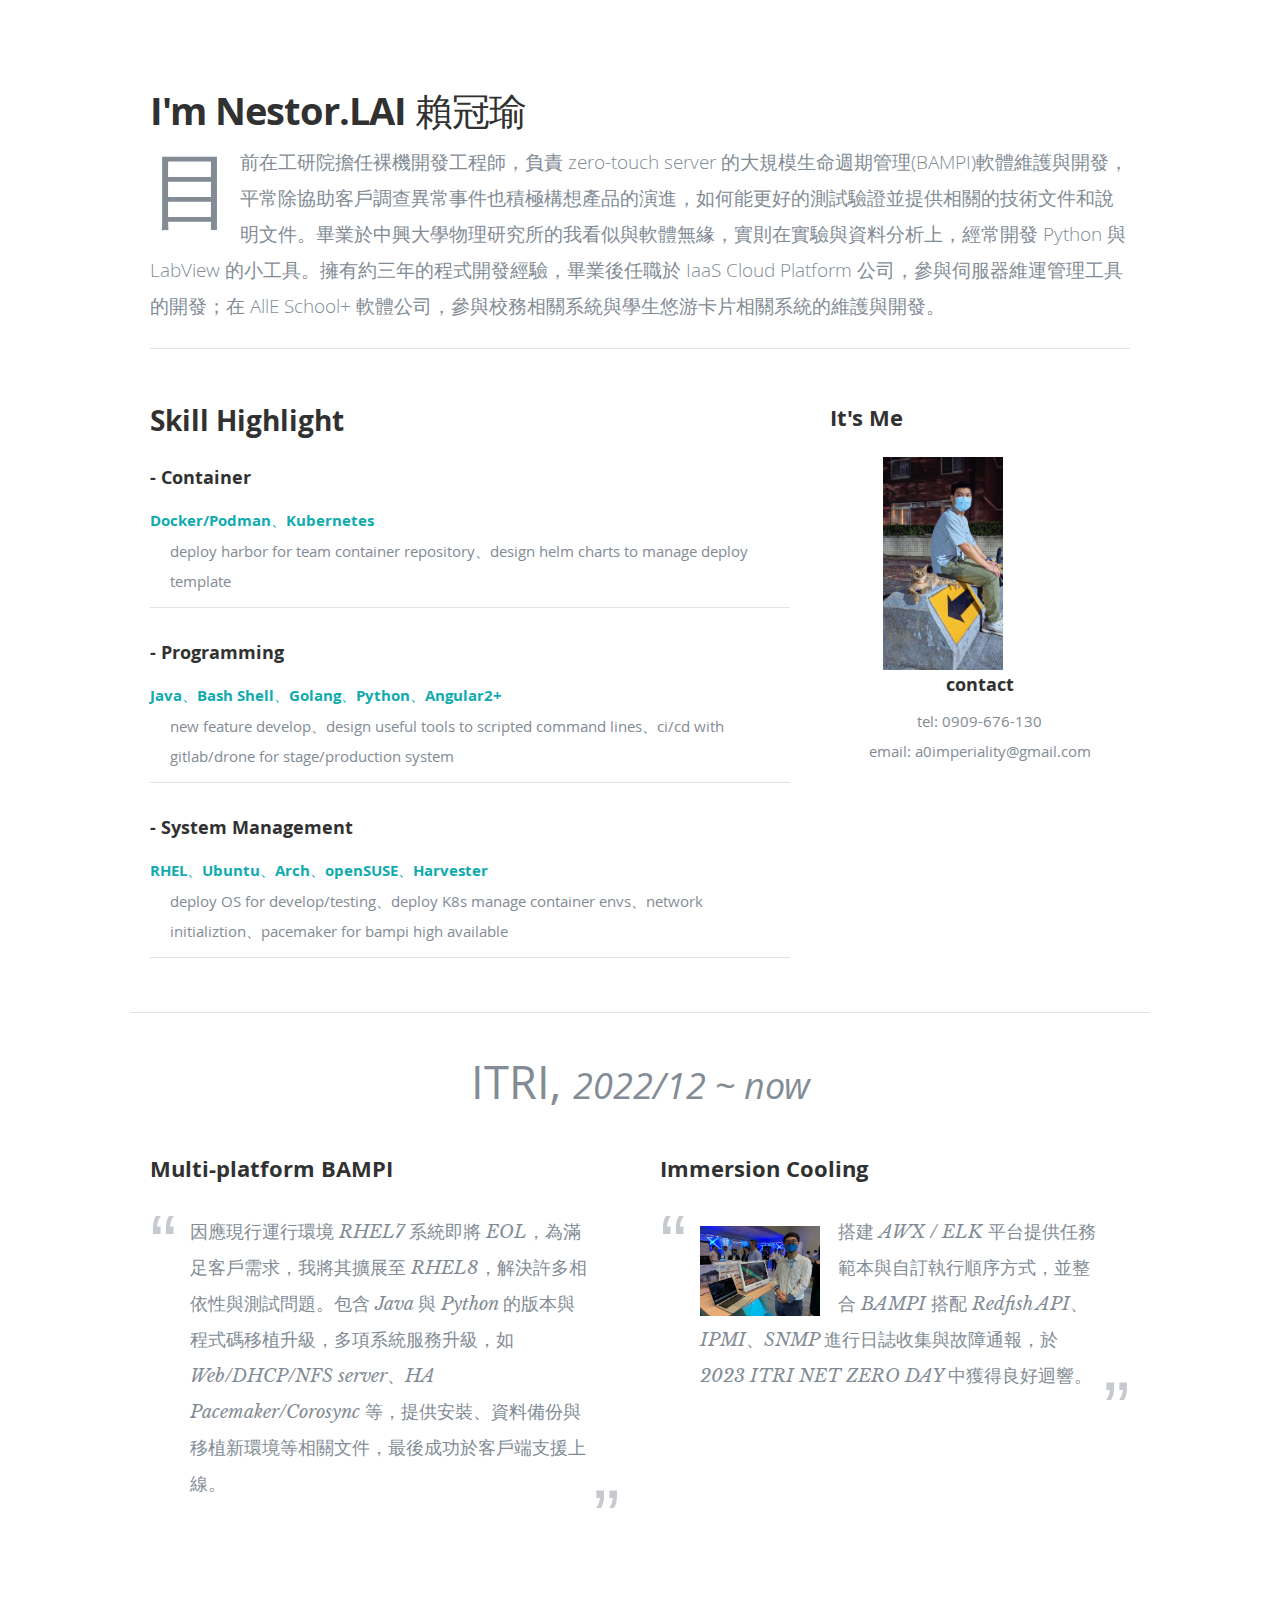
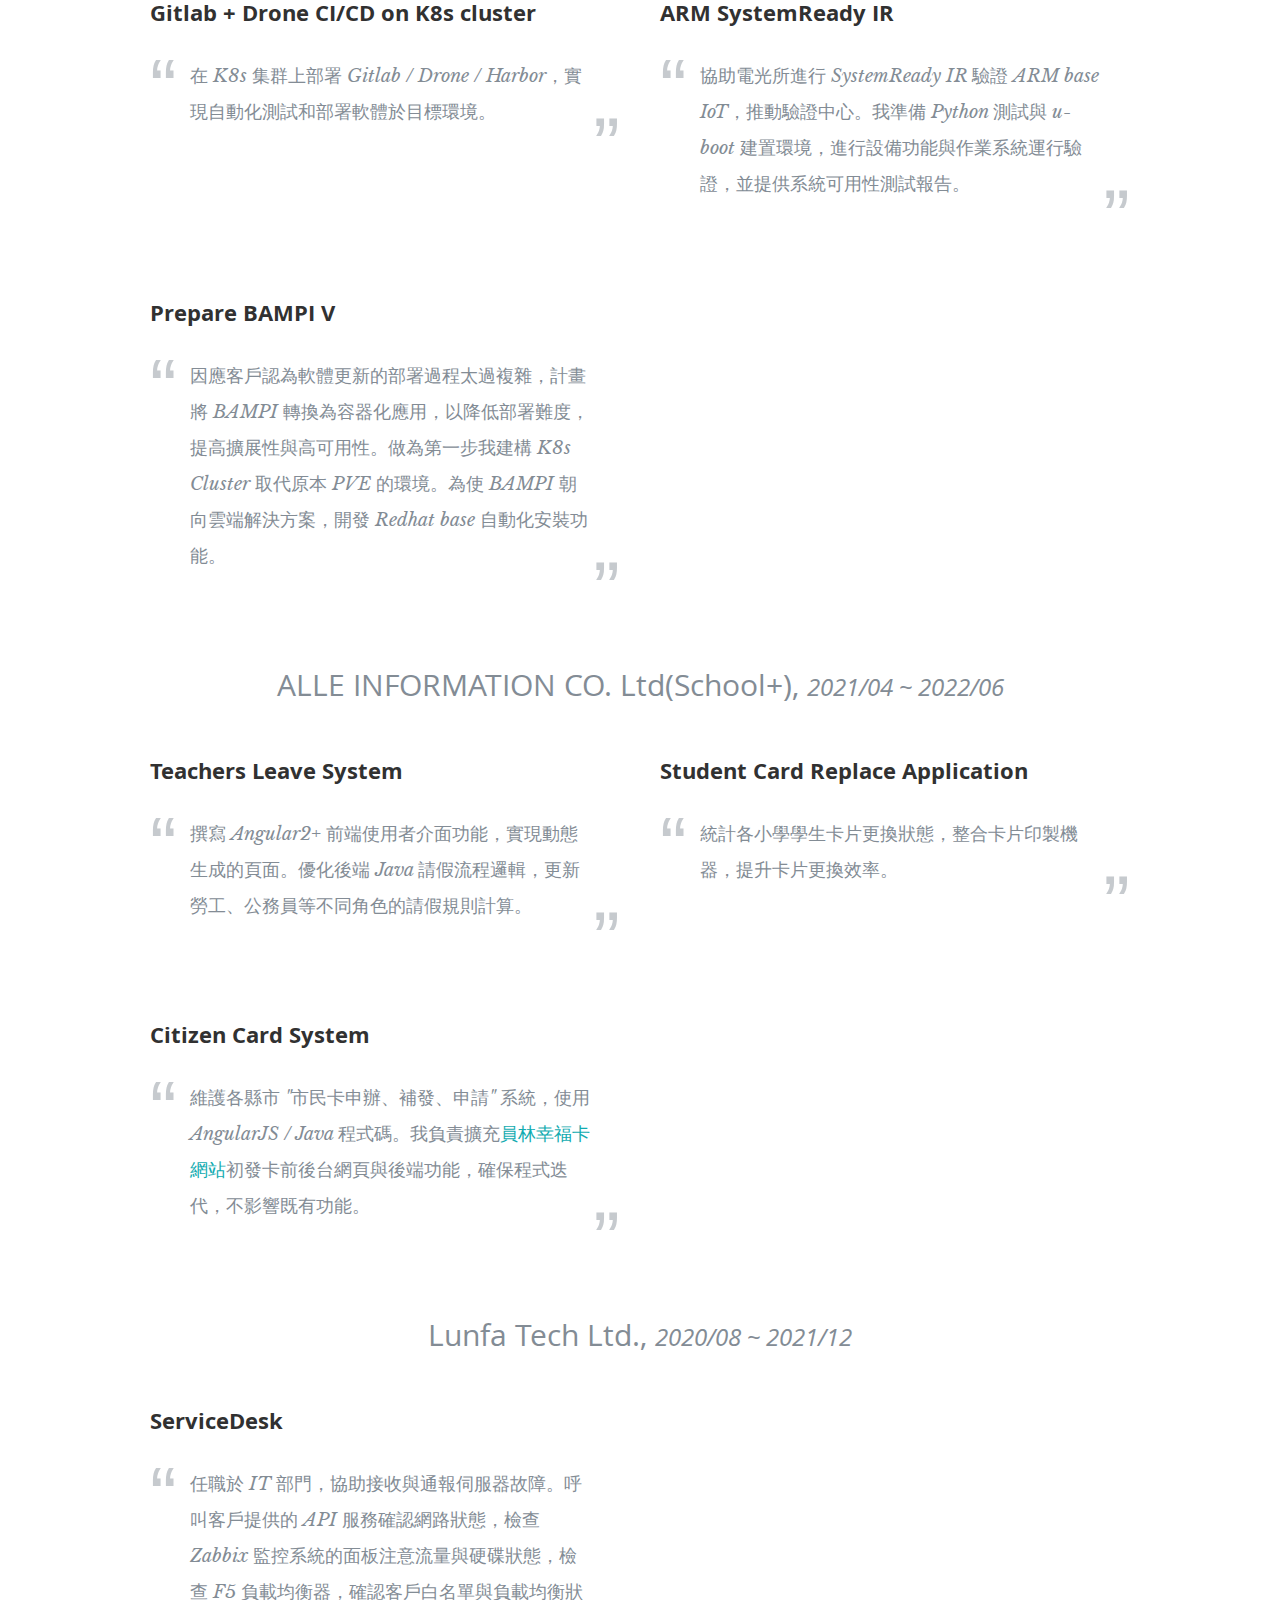
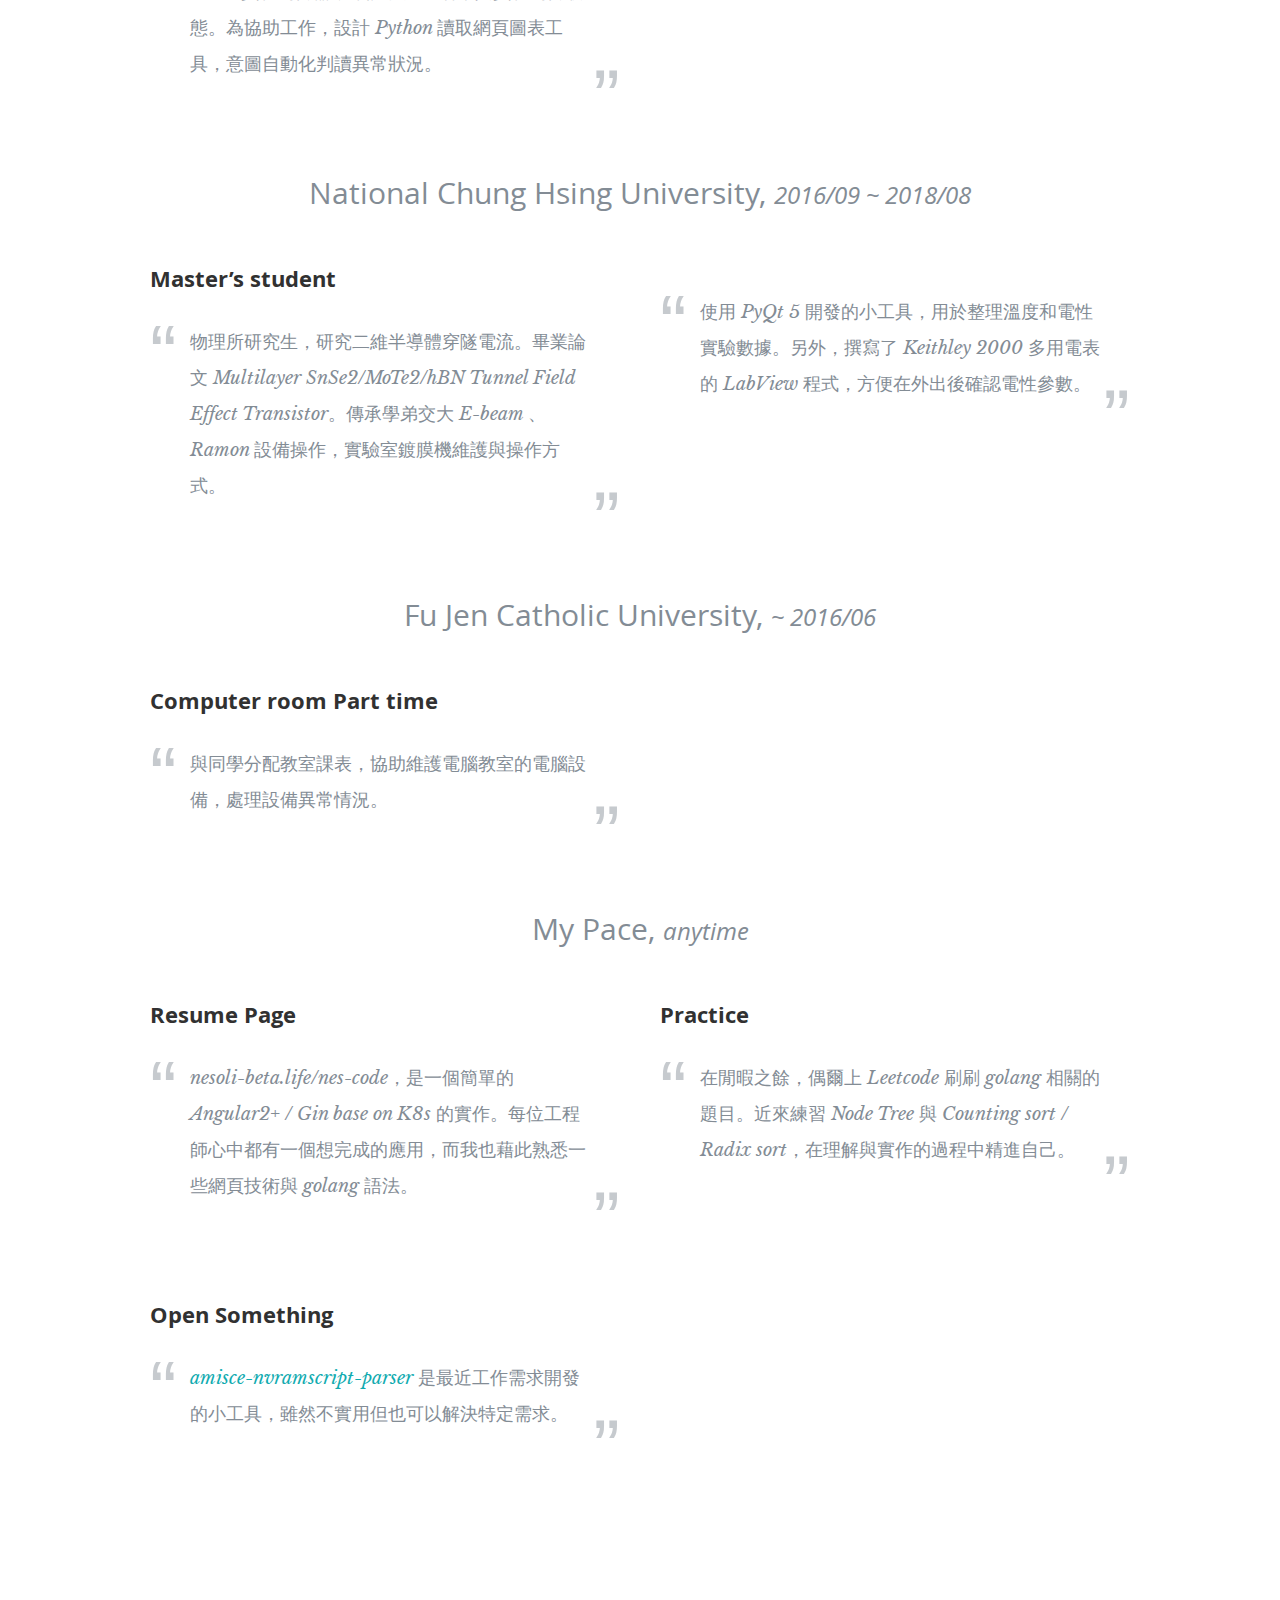
==== nes-code/index.html @ b9ad146c "check github page /nes-code/" ====
<!doctype html>
<html lang="en" data-critters-container>
<head>
  <meta charset="utf-8">
  <title>NesCode</title>
  <base href="/nes-code/">
  <meta name="viewport" content="width=device-width, initial-scale=1">
  <link rel="icon" type="image/x-icon" href="favicon.ico">
<style>@font-face{font-family:opensans-regular;src:url(OpenSans-Regular-webfont.f40083396371aedd.eot);src:url(OpenSans-Regular-webfont.f40083396371aedd.eot?#iefix) format("embedded-opentype"),url(OpenSans-Regular-webfont.53781e348b95c251.woff) format("woff"),url(OpenSans-Regular-webfont.e8d0e13604ef3152.ttf) format("truetype"),url(OpenSans-Regular-webfont.8469ec6a08975edc.svg#open_sansregular) format("svg");font-weight:400;font-style:normal}@media screen and (-webkit-min-device-pixel-ratio:0){}:root{font-family:-apple-system,BlinkMacSystemFont,Segoe UI,Roboto,Helvetica,Arial,sans-serif,"Apple Color Emoji","Segoe UI Emoji",Segoe UI Symbol;--font-family:-apple-system, BlinkMacSystemFont, "Segoe UI", Roboto, Helvetica, Arial, sans-serif, "Apple Color Emoji", "Segoe UI Emoji", "Segoe UI Symbol";--surface-a:#ffffff;--surface-b:#efefef;--surface-c:#e9ecef;--surface-d:#dee2e6;--surface-e:#ffffff;--surface-f:#ffffff;--text-color:#212529;--text-color-secondary:#6c757d;--primary-color:#007bff;--primary-color-text:#ffffff;--surface-0:#ffffff;--surface-50:#f9fafb;--surface-100:#f8f9fa;--surface-200:#e9ecef;--surface-300:#dee2e6;--surface-400:#ced4da;--surface-500:#adb5bd;--surface-600:#6c757d;--surface-700:#495057;--surface-800:#343a40;--surface-900:#212529;--gray-50:#f9fafb;--gray-100:#f8f9fa;--gray-200:#e9ecef;--gray-300:#dee2e6;--gray-400:#ced4da;--gray-500:#adb5bd;--gray-600:#6c757d;--gray-700:#495057;--gray-800:#343a40;--gray-900:#212529;--content-padding:1.25rem;--inline-spacing:.5rem;--border-radius:4px;--surface-ground:#efefef;--surface-section:#ffffff;--surface-card:#ffffff;--surface-overlay:#ffffff;--surface-border:#dee2e6;--surface-hover:#e9ecef;--maskbg:rgba(0, 0, 0, .4);--highlight-bg:#007bff;--highlight-text-color:#ffffff;--focus-ring:0 0 0 .2rem rgba(38, 143, 255, .5);color-scheme:light}:root{--blue-50:#f3f8ff;--blue-100:#c5dcff;--blue-200:#97c1fe;--blue-300:#69a5fe;--blue-400:#3b8afd;--blue-500:#0d6efd;--blue-600:#0b5ed7;--blue-700:#094db1;--blue-800:#073d8b;--blue-900:#052c65;--green-50:#f4f9f6;--green-100:#c8e2d6;--green-200:#9ccbb5;--green-300:#70b595;--green-400:#459e74;--green-500:#198754;--green-600:#157347;--green-700:#125f3b;--green-800:#0e4a2e;--green-900:#0a3622;--yellow-50:#fffcf3;--yellow-100:#fff0c3;--yellow-200:#ffe494;--yellow-300:#ffd965;--yellow-400:#ffcd36;--yellow-500:#ffc107;--yellow-600:#d9a406;--yellow-700:#b38705;--yellow-800:#8c6a04;--yellow-900:#664d03;--cyan-50:#f3fcfe;--cyan-100:#c5f2fb;--cyan-200:#97e8f9;--cyan-300:#69def6;--cyan-400:#3bd4f3;--cyan-500:#0dcaf0;--cyan-600:#0baccc;--cyan-700:#098da8;--cyan-800:#076f84;--cyan-900:#055160;--pink-50:#fdf5f9;--pink-100:#f5cee1;--pink-200:#eda7ca;--pink-300:#e681b3;--pink-400:#de5a9b;--pink-500:#d63384;--pink-600:#b62b70;--pink-700:#96245c;--pink-800:#761c49;--pink-900:#561435;--indigo-50:#f7f3fe;--indigo-100:#dac6fc;--indigo-200:#bd98f9;--indigo-300:#a06bf7;--indigo-400:#833df4;--indigo-500:#6610f2;--indigo-600:#570ece;--indigo-700:#470ba9;--indigo-800:#380985;--indigo-900:#290661;--teal-50:#f4fcfa;--teal-100:#c9f2e6;--teal-200:#9fe8d2;--teal-300:#75debf;--teal-400:#4ad3ab;--teal-500:#20c997;--teal-600:#1bab80;--teal-700:#168d6a;--teal-800:#126f53;--teal-900:#0d503c;--orange-50:#fff9f3;--orange-100:#ffe0c7;--orange-200:#fec89a;--orange-300:#feaf6d;--orange-400:#fd9741;--orange-500:#fd7e14;--orange-600:#d76b11;--orange-700:#b1580e;--orange-800:#8b450b;--orange-900:#653208;--bluegray-50:#f8f9fb;--bluegray-100:#e0e4ea;--bluegray-200:#c7ced9;--bluegray-300:#aeb9c8;--bluegray-400:#95a3b8;--bluegray-500:#7c8ea7;--bluegray-600:#69798e;--bluegray-700:#576375;--bluegray-800:#444e5c;--bluegray-900:#323943;--purple-50:#f8f6fc;--purple-100:#dcd2f0;--purple-200:#c1aee4;--purple-300:#a68ad9;--purple-400:#8a66cd;--purple-500:#6f42c1;--purple-600:#5e38a4;--purple-700:#4e2e87;--purple-800:#3d246a;--purple-900:#2c1a4d;--red-50:#fdf5f6;--red-100:#f7cfd2;--red-200:#f0a8af;--red-300:#e9828c;--red-400:#e35b68;--red-500:#dc3545;--red-600:#bb2d3b;--red-700:#9a2530;--red-800:#791d26;--red-900:#58151c;--primary-50:#f2f8ff;--primary-100:#c2dfff;--primary-200:#91c6ff;--primary-300:#61adff;--primary-400:#3094ff;--primary-500:#007bff;--primary-600:#0069d9;--primary-700:#0056b3;--primary-800:#00448c;--primary-900:#003166}@layer primeng{*{box-sizing:border-box}}@layer primeng{}@charset "UTF-8";html,body{margin:0;padding:0;border:0;outline:0;font-size:100%;vertical-align:baseline;background:transparent}*,*:before,*:after{box-sizing:border-box}html{font-size:62.5%;-webkit-font-smoothing:antialiased}body{background:#fff;font-family:opensans-regular,sans-serif;font-weight:400;font-size:15px;line-height:30px;color:#838c95;-webkit-font-smoothing:antialiased;-webkit-text-size-adjust:100%}</style><link rel="stylesheet" href="styles.6874c2b7b4f66ee3.css" crossorigin="anonymous" media="print" onload="this.media='all'"><noscript><link rel="stylesheet" href="styles.6874c2b7b4f66ee3.css"></noscript></head>
<body>
  <app-root></app-root>
<script src="runtime.f1e8f1218c0f7762.js" type="module" crossorigin="anonymous"></script><script src="polyfills.badf291a63a76d8d.js" type="module" crossorigin="anonymous"></script><script src="main.91730245d0a3465e.js" type="module" crossorigin="anonymous"></script></body>
</html>
---- nes-code/styles.6874c2b7b4f66ee3.css ----
@font-face{font-family:opensans-regular;src:url(OpenSans-Regular-webfont.f40083396371aedd.eot);src:url(OpenSans-Regular-webfont.f40083396371aedd.eot?#iefix) format("embedded-opentype"),url(OpenSans-Regular-webfont.53781e348b95c251.woff) format("woff"),url(OpenSans-Regular-webfont.e8d0e13604ef3152.ttf) format("truetype"),url(OpenSans-Regular-webfont.8469ec6a08975edc.svg#open_sansregular) format("svg");font-weight:400;font-style:normal}@font-face{font-family:opensans-italic;src:url(OpenSans-Italic-webfont.fc450885e8f979db.eot);src:url(OpenSans-Italic-webfont.fc450885e8f979db.eot?#iefix) format("embedded-opentype"),url(OpenSans-Italic-webfont.ec700092bbec54a0.woff) format("woff"),url(OpenSans-Italic-webfont.9c246da27173f17b.ttf) format("truetype"),url(OpenSans-Italic-webfont.2033fc96087caf94.svg#open_sansitalic) format("svg");font-weight:400;font-style:normal}@font-face{font-family:opensans-light;src:url(OpenSans-Light-webfont.9fb9d05b9ea91b7b.eot);src:url(OpenSans-Light-webfont.9fb9d05b9ea91b7b.eot?#iefix) format("embedded-opentype"),url(OpenSans-Light-webfont.2fe4a9a77ee68ec1.woff) format("woff"),url(OpenSans-Light-webfont.9f2886c600cd5780.ttf) format("truetype"),url(OpenSans-Light-webfont.c56289c8aaeba58c.svg#open_sanslight) format("svg");font-weight:400;font-style:normal}@font-face{font-family:opensans-light-italic;src:url(OpenSans-LightItalic-webfont.fab0994f54b95a26.eot);src:url(OpenSans-LightItalic-webfont.fab0994f54b95a26.eot?#iefix) format("embedded-opentype"),url(OpenSans-LightItalic-webfont.0b83c20ad3d448b4.woff) format("woff"),url(OpenSans-LightItalic-webfont.44b09a9a4c7561a7.ttf) format("truetype"),url(OpenSans-LightItalic-webfont.a422158fa6417d2b.svg#open_sanslight_italic) format("svg");font-weight:400;font-style:normal}@font-face{font-family:opensans-semibold;src:url(OpenSans-Semibold-webfont.aea5aecca30ff303.eot);src:url(OpenSans-Semibold-webfont.aea5aecca30ff303.eot?#iefix) format("embedded-opentype"),url(OpenSans-Semibold-webfont.5636f7c68c75e31b.woff) format("woff"),url(OpenSans-Semibold-webfont.18ed346f33c1e5fd.ttf) format("truetype"),url(OpenSans-Semibold-webfont.d085878e626eed69.svg#open_sanssemibold) format("svg");font-weight:400;font-style:normal}@font-face{font-family:opensans-semibold-italic;src:url(OpenSans-SemiboldItalic-webfont.e4815e3e51368997.eot);src:url(OpenSans-SemiboldItalic-webfont.e4815e3e51368997.eot?#iefix) format("embedded-opentype"),url(OpenSans-SemiboldItalic-webfont.000730dc42122a30.woff) format("woff"),url(OpenSans-SemiboldItalic-webfont.d2ac0a8fdb8f3864.ttf) format("truetype"),url(OpenSans-SemiboldItalic-webfont.278c47a31581ca7f.svg#open_sanssemibold_italic) format("svg");font-weight:400;font-style:normal}@font-face{font-family:opensans-bold;src:url(OpenSans-Bold-webfont.7054af47a8ec062d.eot);src:url(OpenSans-Bold-webfont.7054af47a8ec062d.eot?#iefix) format("embedded-opentype"),url(OpenSans-Bold-webfont.b2e5945a54ae05de.woff) format("woff"),url(OpenSans-Bold-webfont.e397e60ad629b3e7.ttf) format("truetype"),url(OpenSans-Bold-webfont.45ab3d15c2b20a08.svg#open_sansbold) format("svg");font-weight:400;font-style:normal}@font-face{font-family:opensans-bold-italic;src:url(OpenSans-BoldItalic-webfont.43fa43097321a0cd.eot);src:url(OpenSans-BoldItalic-webfont.43fa43097321a0cd.eot?#iefix) format("embedded-opentype"),url(OpenSans-BoldItalic-webfont.35d976aa8f464cf0.woff) format("woff"),url(OpenSans-BoldItalic-webfont.f2b9256d183f99ca.ttf) format("truetype"),url(OpenSans-BoldItalic-webfont.f45c27ddcee85757.svg#open_sansbold_italic) format("svg");font-weight:400;font-style:normal}@font-face{font-family:opensans-extrabold;src:url(OpenSans-ExtraBold-webfont.1a212fb6af642470.eot);src:url(OpenSans-ExtraBold-webfont.1a212fb6af642470.eot?#iefix) format("embedded-opentype"),url(OpenSans-ExtraBold-webfont.6553e93b150d1897.woff) format("woff"),url(OpenSans-ExtraBold-webfont.a996740d848572e8.ttf) format("truetype"),url(OpenSans-ExtraBold-webfont.b1115d1cc010952f.svg#open_sansextrabold) format("svg");font-weight:400;font-style:normal}@font-face{font-family:opensans-extrabold-italic;src:url(OpenSans-ExtraBoldItalic-webfont.06d8c6f8f4347d00.eot);src:url(OpenSans-ExtraBoldItalic-webfont.06d8c6f8f4347d00.eot?#iefix) format("embedded-opentype"),url(OpenSans-ExtraBoldItalic-webfont.6621314dbb2ea3d3.woff) format("woff"),url(OpenSans-ExtraBoldItalic-webfont.f257a7bf2f83c5f9.ttf) format("truetype"),url(OpenSans-ExtraBoldItalic-webfont.614fe9fcfba636e3.svg#open_sansextrabold_italic) format("svg");font-weight:400;font-style:normal}@font-face{font-family:librebaskerville-bold;src:url(librebaskerville-bold-webfont.3c17789441870190.eot);src:url(librebaskerville-bold-webfont.3c17789441870190.eot?#iefix) format("embedded-opentype"),url(librebaskerville-bold-webfont.9ce7828ed6531ba9.woff) format("woff"),url(librebaskerville-bold-webfont.5561c3e08a9abd12.ttf) format("truetype"),url(librebaskerville-bold-webfont.6f8969b4305ff5fe.svg#libre_baskervillebold) format("svg");font-weight:400;font-style:normal}@font-face{font-family:librebaskerville-italic;src:url(librebaskerville-italic-webfont.78d26913404440fc.eot);src:url(librebaskerville-italic-webfont.78d26913404440fc.eot?#iefix) format("embedded-opentype"),url(librebaskerville-italic-webfont.95ef512b7fc6d014.woff) format("woff"),url(librebaskerville-italic-webfont.5b6a7af6ed22f2f5.ttf) format("truetype"),url(librebaskerville-italic-webfont.9cf87d986adfe2a7.svg#libre_baskervilleitalic) format("svg");font-weight:400;font-style:normal}@font-face{font-family:librebaskerville-regular;src:url(librebaskerville-regular-webfont.7a7232e28bafbb43.eot);src:url(librebaskerville-regular-webfont.7a7232e28bafbb43.eot?#iefix) format("embedded-opentype"),url(librebaskerville-regular-webfont.ffb7a7dca7a82771.woff) format("woff"),url(librebaskerville-regular-webfont.8b9fbbf4771f5271.ttf) format("truetype"),url(librebaskerville-regular-webfont.79db73802a89fba0.svg#libre_baskervilleregular) format("svg");font-weight:400;font-style:normal}@media screen and (-webkit-min-device-pixel-ratio:0){@font-face{font-family:opensans-semibold;src:url(OpenSans-Semibold-webfont.d085878e626eed69.svg#open_sanssemibold) format("svg")}@font-face{font-family:opensans-bold;src:url(OpenSans-Bold-webfont.45ab3d15c2b20a08.svg#open_sansbold) format("svg")}}@font-face{font-family:fontello;src:url(fontello.61466ff8353bfaf7.eot?13439518);src:url(fontello.61466ff8353bfaf7.eot?13439518#iefix) format("embedded-opentype"),url(fontello.0ed18953f24af3b6.woff?13439518) format("woff"),url(fontello.bb1b7df6fdb0d04a.ttf?13439518) format("truetype"),url(fontello.9768d0abb979d043.svg?13439518#fontello) format("svg");font-weight:400;font-style:normal}[class^=icon-]:before,[class*=" icon-"]:before{font-family:fontello;font-style:normal;font-weight:400;speak:none;display:inline-block;text-decoration:inherit;width:1em;margin-right:.2em;text-align:center;font-variant:normal;text-transform:none;line-height:1em;margin-left:.2em}.icon-mail-1:before{content:"\e807"}.icon-up-circle:before{content:"\e80c"}.icon-down-circle-1:before{content:"\e80d"}.icon-left-circle-1:before{content:"\e80e"}.icon-right-circle-1:before{content:"\e80f"}.icon-up-circle-1:before{content:"\e810"}.icon-mail-2:before{content:"\e805"}.icon-mail:before{content:"\e806"}.icon-plus:before{content:"\e808"}.icon-left-open:before{content:"\e801"}.icon-right-open:before{content:"\e802"}.icon-up-open:before{content:"\e803"}.icon-down-circle:before{content:"\e809"}.icon-left-circle:before{content:"\e80a"}.icon-right-circle:before{content:"\e80b"}.icon-down-open:before{content:"\e800"}/*!
 *  Font Awesome 4.0.3 by @davegandy - http://fontawesome.io - @fontawesome
 *  License - http://fontawesome.io/license (Font: SIL OFL 1.1, CSS: MIT License)
 */@font-face{font-family:FontAwesome;src:url(fontawesome-webfont.f5d8a5510e4efbec.eot?v=4.0.3);src:url(fontawesome-webfont.f5d8a5510e4efbec.eot?#iefix&v=4.0.3) format("embedded-opentype"),url(fontawesome-webfont.7ac158b13c24a082.woff?v=4.0.3) format("woff"),url(fontawesome-webfont.6247d0de7d6e7fd4.ttf?v=4.0.3) format("truetype"),url(fontawesome-webfont.b36f85b90947ad3f.svg?v=4.0.3#fontawesomeregular) format("svg");font-weight:400;font-style:normal}.fa{display:inline-block;font-family:FontAwesome;font-style:normal;font-weight:400;line-height:1;-webkit-font-smoothing:antialiased;-moz-osx-font-smoothing:grayscale}.fa-lg{font-size:1.3333333333333333em;line-height:.75em;vertical-align:-15%}.fa-2x{font-size:2em}.fa-3x{font-size:3em}.fa-4x{font-size:4em}.fa-5x{font-size:5em}.fa-fw{width:1.2857142857142858em;text-align:center}.fa-ul{padding-left:0;margin-left:2.142857142857143em;list-style-type:none}.fa-ul>li{position:relative}.fa-li{position:absolute;left:-2.142857142857143em;width:2.142857142857143em;top:.14285714285714285em;text-align:center}.fa-li.fa-lg{left:-1.8571428571428572em}.fa-border{padding:.2em .25em .15em;border:solid .08em #eee;border-radius:.1em}.pull-right{float:right}.pull-left{float:left}.fa.pull-left{margin-right:.3em}.fa.pull-right{margin-left:.3em}.fa-spin{animation:spin 2s infinite linear}@keyframes spin{0%{transform:rotate(0)}to{transform:rotate(359deg)}}.fa-rotate-90{filter:progid:DXImageTransform.Microsoft.BasicImage(rotation=1);transform:rotate(90deg)}.fa-rotate-180{filter:progid:DXImageTransform.Microsoft.BasicImage(rotation=2);transform:rotate(180deg)}.fa-rotate-270{filter:progid:DXImageTransform.Microsoft.BasicImage(rotation=3);transform:rotate(270deg)}.fa-flip-horizontal{filter:progid:DXImageTransform.Microsoft.BasicImage(rotation=0,mirror=1);transform:scaleX(-1)}.fa-flip-vertical{filter:progid:DXImageTransform.Microsoft.BasicImage(rotation=2,mirror=1);transform:scaleY(-1)}.fa-stack{position:relative;display:inline-block;width:2em;height:2em;line-height:2em;vertical-align:middle}.fa-stack-1x,.fa-stack-2x{position:absolute;left:0;width:100%;text-align:center}.fa-stack-1x{line-height:inherit}.fa-stack-2x{font-size:2em}.fa-inverse{color:#fff}.fa-glass:before{content:"\f000"}.fa-music:before{content:"\f001"}.fa-search:before{content:"\f002"}.fa-envelope-o:before{content:"\f003"}.fa-heart:before{content:"\f004"}.fa-star:before{content:"\f005"}.fa-star-o:before{content:"\f006"}.fa-user:before{content:"\f007"}.fa-film:before{content:"\f008"}.fa-th-large:before{content:"\f009"}.fa-th:before{content:"\f00a"}.fa-th-list:before{content:"\f00b"}.fa-check:before{content:"\f00c"}.fa-times:before{content:"\f00d"}.fa-search-plus:before{content:"\f00e"}.fa-search-minus:before{content:"\f010"}.fa-power-off:before{content:"\f011"}.fa-signal:before{content:"\f012"}.fa-gear:before,.fa-cog:before{content:"\f013"}.fa-trash-o:before{content:"\f014"}.fa-home:before{content:"\f015"}.fa-file-o:before{content:"\f016"}.fa-clock-o:before{content:"\f017"}.fa-road:before{content:"\f018"}.fa-download:before{content:"\f019"}.fa-arrow-circle-o-down:before{content:"\f01a"}.fa-arrow-circle-o-up:before{content:"\f01b"}.fa-inbox:before{content:"\f01c"}.fa-play-circle-o:before{content:"\f01d"}.fa-rotate-right:before,.fa-repeat:before{content:"\f01e"}.fa-refresh:before{content:"\f021"}.fa-list-alt:before{content:"\f022"}.fa-lock:before{content:"\f023"}.fa-flag:before{content:"\f024"}.fa-headphones:before{content:"\f025"}.fa-volume-off:before{content:"\f026"}.fa-volume-down:before{content:"\f027"}.fa-volume-up:before{content:"\f028"}.fa-qrcode:before{content:"\f029"}.fa-barcode:before{content:"\f02a"}.fa-tag:before{content:"\f02b"}.fa-tags:before{content:"\f02c"}.fa-book:before{content:"\f02d"}.fa-bookmark:before{content:"\f02e"}.fa-print:before{content:"\f02f"}.fa-camera:before{content:"\f030"}.fa-font:before{content:"\f031"}.fa-bold:before{content:"\f032"}.fa-italic:before{content:"\f033"}.fa-text-height:before{content:"\f034"}.fa-text-width:before{content:"\f035"}.fa-align-left:before{content:"\f036"}.fa-align-center:before{content:"\f037"}.fa-align-right:before{content:"\f038"}.fa-align-justify:before{content:"\f039"}.fa-list:before{content:"\f03a"}.fa-dedent:before,.fa-outdent:before{content:"\f03b"}.fa-indent:before{content:"\f03c"}.fa-video-camera:before{content:"\f03d"}.fa-picture-o:before{content:"\f03e"}.fa-pencil:before{content:"\f040"}.fa-map-marker:before{content:"\f041"}.fa-adjust:before{content:"\f042"}.fa-tint:before{content:"\f043"}.fa-edit:before,.fa-pencil-square-o:before{content:"\f044"}.fa-share-square-o:before{content:"\f045"}.fa-check-square-o:before{content:"\f046"}.fa-arrows:before{content:"\f047"}.fa-step-backward:before{content:"\f048"}.fa-fast-backward:before{content:"\f049"}.fa-backward:before{content:"\f04a"}.fa-play:before{content:"\f04b"}.fa-pause:before{content:"\f04c"}.fa-stop:before{content:"\f04d"}.fa-forward:before{content:"\f04e"}.fa-fast-forward:before{content:"\f050"}.fa-step-forward:before{content:"\f051"}.fa-eject:before{content:"\f052"}.fa-chevron-left:before{content:"\f053"}.fa-chevron-right:before{content:"\f054"}.fa-plus-circle:before{content:"\f055"}.fa-minus-circle:before{content:"\f056"}.fa-times-circle:before{content:"\f057"}.fa-check-circle:before{content:"\f058"}.fa-question-circle:before{content:"\f059"}.fa-info-circle:before{content:"\f05a"}.fa-crosshairs:before{content:"\f05b"}.fa-times-circle-o:before{content:"\f05c"}.fa-check-circle-o:before{content:"\f05d"}.fa-ban:before{content:"\f05e"}.fa-arrow-left:before{content:"\f060"}.fa-arrow-right:before{content:"\f061"}.fa-arrow-up:before{content:"\f062"}.fa-arrow-down:before{content:"\f063"}.fa-mail-forward:before,.fa-share:before{content:"\f064"}.fa-expand:before{content:"\f065"}.fa-compress:before{content:"\f066"}.fa-plus:before{content:"\f067"}.fa-minus:before{content:"\f068"}.fa-asterisk:before{content:"\f069"}.fa-exclamation-circle:before{content:"\f06a"}.fa-gift:before{content:"\f06b"}.fa-leaf:before{content:"\f06c"}.fa-fire:before{content:"\f06d"}.fa-eye:before{content:"\f06e"}.fa-eye-slash:before{content:"\f070"}.fa-warning:before,.fa-exclamation-triangle:before{content:"\f071"}.fa-plane:before{content:"\f072"}.fa-calendar:before{content:"\f073"}.fa-random:before{content:"\f074"}.fa-comment:before{content:"\f075"}.fa-magnet:before{content:"\f076"}.fa-chevron-up:before{content:"\f077"}.fa-chevron-down:before{content:"\f078"}.fa-retweet:before{content:"\f079"}.fa-shopping-cart:before{content:"\f07a"}.fa-folder:before{content:"\f07b"}.fa-folder-open:before{content:"\f07c"}.fa-arrows-v:before{content:"\f07d"}.fa-arrows-h:before{content:"\f07e"}.fa-bar-chart-o:before{content:"\f080"}.fa-twitter-square:before{content:"\f081"}.fa-facebook-square:before{content:"\f082"}.fa-camera-retro:before{content:"\f083"}.fa-key:before{content:"\f084"}.fa-gears:before,.fa-cogs:before{content:"\f085"}.fa-comments:before{content:"\f086"}.fa-thumbs-o-up:before{content:"\f087"}.fa-thumbs-o-down:before{content:"\f088"}.fa-star-half:before{content:"\f089"}.fa-heart-o:before{content:"\f08a"}.fa-sign-out:before{content:"\f08b"}.fa-linkedin-square:before{content:"\f08c"}.fa-thumb-tack:before{content:"\f08d"}.fa-external-link:before{content:"\f08e"}.fa-sign-in:before{content:"\f090"}.fa-trophy:before{content:"\f091"}.fa-github-square:before{content:"\f092"}.fa-upload:before{content:"\f093"}.fa-lemon-o:before{content:"\f094"}.fa-phone:before{content:"\f095"}.fa-square-o:before{content:"\f096"}.fa-bookmark-o:before{content:"\f097"}.fa-phone-square:before{content:"\f098"}.fa-twitter:before{content:"\f099"}.fa-facebook:before{content:"\f09a"}.fa-github:before{content:"\f09b"}.fa-unlock:before{content:"\f09c"}.fa-credit-card:before{content:"\f09d"}.fa-rss:before{content:"\f09e"}.fa-hdd-o:before{content:"\f0a0"}.fa-bullhorn:before{content:"\f0a1"}.fa-bell:before{content:"\f0f3"}.fa-certificate:before{content:"\f0a3"}.fa-hand-o-right:before{content:"\f0a4"}.fa-hand-o-left:before{content:"\f0a5"}.fa-hand-o-up:before{content:"\f0a6"}.fa-hand-o-down:before{content:"\f0a7"}.fa-arrow-circle-left:before{content:"\f0a8"}.fa-arrow-circle-right:before{content:"\f0a9"}.fa-arrow-circle-up:before{content:"\f0aa"}.fa-arrow-circle-down:before{content:"\f0ab"}.fa-globe:before{content:"\f0ac"}.fa-wrench:before{content:"\f0ad"}.fa-tasks:before{content:"\f0ae"}.fa-filter:before{content:"\f0b0"}.fa-briefcase:before{content:"\f0b1"}.fa-arrows-alt:before{content:"\f0b2"}.fa-group:before,.fa-users:before{content:"\f0c0"}.fa-chain:before,.fa-link:before{content:"\f0c1"}.fa-cloud:before{content:"\f0c2"}.fa-flask:before{content:"\f0c3"}.fa-cut:before,.fa-scissors:before{content:"\f0c4"}.fa-copy:before,.fa-files-o:before{content:"\f0c5"}.fa-paperclip:before{content:"\f0c6"}.fa-save:before,.fa-floppy-o:before{content:"\f0c7"}.fa-square:before{content:"\f0c8"}.fa-bars:before{content:"\f0c9"}.fa-list-ul:before{content:"\f0ca"}.fa-list-ol:before{content:"\f0cb"}.fa-strikethrough:before{content:"\f0cc"}.fa-underline:before{content:"\f0cd"}.fa-table:before{content:"\f0ce"}.fa-magic:before{content:"\f0d0"}.fa-truck:before{content:"\f0d1"}.fa-pinterest:before{content:"\f0d2"}.fa-pinterest-square:before{content:"\f0d3"}.fa-google-plus-square:before{content:"\f0d4"}.fa-google-plus:before{content:"\f0d5"}.fa-money:before{content:"\f0d6"}.fa-caret-down:before{content:"\f0d7"}.fa-caret-up:before{content:"\f0d8"}.fa-caret-left:before{content:"\f0d9"}.fa-caret-right:before{content:"\f0da"}.fa-columns:before{content:"\f0db"}.fa-unsorted:before,.fa-sort:before{content:"\f0dc"}.fa-sort-down:before,.fa-sort-asc:before{content:"\f0dd"}.fa-sort-up:before,.fa-sort-desc:before{content:"\f0de"}.fa-envelope:before{content:"\f0e0"}.fa-linkedin:before{content:"\f0e1"}.fa-rotate-left:before,.fa-undo:before{content:"\f0e2"}.fa-legal:before,.fa-gavel:before{content:"\f0e3"}.fa-dashboard:before,.fa-tachometer:before{content:"\f0e4"}.fa-comment-o:before{content:"\f0e5"}.fa-comments-o:before{content:"\f0e6"}.fa-flash:before,.fa-bolt:before{content:"\f0e7"}.fa-sitemap:before{content:"\f0e8"}.fa-umbrella:before{content:"\f0e9"}.fa-paste:before,.fa-clipboard:before{content:"\f0ea"}.fa-lightbulb-o:before{content:"\f0eb"}.fa-exchange:before{content:"\f0ec"}.fa-cloud-download:before{content:"\f0ed"}.fa-cloud-upload:before{content:"\f0ee"}.fa-user-md:before{content:"\f0f0"}.fa-stethoscope:before{content:"\f0f1"}.fa-suitcase:before{content:"\f0f2"}.fa-bell-o:before{content:"\f0a2"}.fa-coffee:before{content:"\f0f4"}.fa-cutlery:before{content:"\f0f5"}.fa-file-text-o:before{content:"\f0f6"}.fa-building-o:before{content:"\f0f7"}.fa-hospital-o:before{content:"\f0f8"}.fa-ambulance:before{content:"\f0f9"}.fa-medkit:before{content:"\f0fa"}.fa-fighter-jet:before{content:"\f0fb"}.fa-beer:before{content:"\f0fc"}.fa-h-square:before{content:"\f0fd"}.fa-plus-square:before{content:"\f0fe"}.fa-angle-double-left:before{content:"\f100"}.fa-angle-double-right:before{content:"\f101"}.fa-angle-double-up:before{content:"\f102"}.fa-angle-double-down:before{content:"\f103"}.fa-angle-left:before{content:"\f104"}.fa-angle-right:before{content:"\f105"}.fa-angle-up:before{content:"\f106"}.fa-angle-down:before{content:"\f107"}.fa-desktop:before{content:"\f108"}.fa-laptop:before{content:"\f109"}.fa-tablet:before{content:"\f10a"}.fa-mobile-phone:before,.fa-mobile:before{content:"\f10b"}.fa-circle-o:before{content:"\f10c"}.fa-quote-left:before{content:"\f10d"}.fa-quote-right:before{content:"\f10e"}.fa-spinner:before{content:"\f110"}.fa-circle:before{content:"\f111"}.fa-mail-reply:before,.fa-reply:before{content:"\f112"}.fa-github-alt:before{content:"\f113"}.fa-folder-o:before{content:"\f114"}.fa-folder-open-o:before{content:"\f115"}.fa-smile-o:before{content:"\f118"}.fa-frown-o:before{content:"\f119"}.fa-meh-o:before{content:"\f11a"}.fa-gamepad:before{content:"\f11b"}.fa-keyboard-o:before{content:"\f11c"}.fa-flag-o:before{content:"\f11d"}.fa-flag-checkered:before{content:"\f11e"}.fa-terminal:before{content:"\f120"}.fa-code:before{content:"\f121"}.fa-reply-all:before{content:"\f122"}.fa-mail-reply-all:before{content:"\f122"}.fa-star-half-empty:before,.fa-star-half-full:before,.fa-star-half-o:before{content:"\f123"}.fa-location-arrow:before{content:"\f124"}.fa-crop:before{content:"\f125"}.fa-code-fork:before{content:"\f126"}.fa-unlink:before,.fa-chain-broken:before{content:"\f127"}.fa-question:before{content:"\f128"}.fa-info:before{content:"\f129"}.fa-exclamation:before{content:"\f12a"}.fa-superscript:before{content:"\f12b"}.fa-subscript:before{content:"\f12c"}.fa-eraser:before{content:"\f12d"}.fa-puzzle-piece:before{content:"\f12e"}.fa-microphone:before{content:"\f130"}.fa-microphone-slash:before{content:"\f131"}.fa-shield:before{content:"\f132"}.fa-calendar-o:before{content:"\f133"}.fa-fire-extinguisher:before{content:"\f134"}.fa-rocket:before{content:"\f135"}.fa-maxcdn:before{content:"\f136"}.fa-chevron-circle-left:before{content:"\f137"}.fa-chevron-circle-right:before{content:"\f138"}.fa-chevron-circle-up:before{content:"\f139"}.fa-chevron-circle-down:before{content:"\f13a"}.fa-html5:before{content:"\f13b"}.fa-css3:before{content:"\f13c"}.fa-anchor:before{content:"\f13d"}.fa-unlock-alt:before{content:"\f13e"}.fa-bullseye:before{content:"\f140"}.fa-ellipsis-h:before{content:"\f141"}.fa-ellipsis-v:before{content:"\f142"}.fa-rss-square:before{content:"\f143"}.fa-play-circle:before{content:"\f144"}.fa-ticket:before{content:"\f145"}.fa-minus-square:before{content:"\f146"}.fa-minus-square-o:before{content:"\f147"}.fa-level-up:before{content:"\f148"}.fa-level-down:before{content:"\f149"}.fa-check-square:before{content:"\f14a"}.fa-pencil-square:before{content:"\f14b"}.fa-external-link-square:before{content:"\f14c"}.fa-share-square:before{content:"\f14d"}.fa-compass:before{content:"\f14e"}.fa-toggle-down:before,.fa-caret-square-o-down:before{content:"\f150"}.fa-toggle-up:before,.fa-caret-square-o-up:before{content:"\f151"}.fa-toggle-right:before,.fa-caret-square-o-right:before{content:"\f152"}.fa-euro:before,.fa-eur:before{content:"\f153"}.fa-gbp:before{content:"\f154"}.fa-dollar:before,.fa-usd:before{content:"\f155"}.fa-rupee:before,.fa-inr:before{content:"\f156"}.fa-cny:before,.fa-rmb:before,.fa-yen:before,.fa-jpy:before{content:"\f157"}.fa-ruble:before,.fa-rouble:before,.fa-rub:before{content:"\f158"}.fa-won:before,.fa-krw:before{content:"\f159"}.fa-bitcoin:before,.fa-btc:before{content:"\f15a"}.fa-file:before{content:"\f15b"}.fa-file-text:before{content:"\f15c"}.fa-sort-alpha-asc:before{content:"\f15d"}.fa-sort-alpha-desc:before{content:"\f15e"}.fa-sort-amount-asc:before{content:"\f160"}.fa-sort-amount-desc:before{content:"\f161"}.fa-sort-numeric-asc:before{content:"\f162"}.fa-sort-numeric-desc:before{content:"\f163"}.fa-thumbs-up:before{content:"\f164"}.fa-thumbs-down:before{content:"\f165"}.fa-youtube-square:before{content:"\f166"}.fa-youtube:before{content:"\f167"}.fa-xing:before{content:"\f168"}.fa-xing-square:before{content:"\f169"}.fa-youtube-play:before{content:"\f16a"}.fa-dropbox:before{content:"\f16b"}.fa-stack-overflow:before{content:"\f16c"}.fa-instagram:before{content:"\f16d"}.fa-flickr:before{content:"\f16e"}.fa-adn:before{content:"\f170"}.fa-bitbucket:before{content:"\f171"}.fa-bitbucket-square:before{content:"\f172"}.fa-tumblr:before{content:"\f173"}.fa-tumblr-square:before{content:"\f174"}.fa-long-arrow-down:before{content:"\f175"}.fa-long-arrow-up:before{content:"\f176"}.fa-long-arrow-left:before{content:"\f177"}.fa-long-arrow-right:before{content:"\f178"}.fa-apple:before{content:"\f179"}.fa-windows:before{content:"\f17a"}.fa-android:before{content:"\f17b"}.fa-linux:before{content:"\f17c"}.fa-dribbble:before{content:"\f17d"}.fa-skype:before{content:"\f17e"}.fa-foursquare:before{content:"\f180"}.fa-trello:before{content:"\f181"}.fa-female:before{content:"\f182"}.fa-male:before{content:"\f183"}.fa-gittip:before{content:"\f184"}.fa-sun-o:before{content:"\f185"}.fa-moon-o:before{content:"\f186"}.fa-archive:before{content:"\f187"}.fa-bug:before{content:"\f188"}.fa-vk:before{content:"\f189"}.fa-weibo:before{content:"\f18a"}.fa-renren:before{content:"\f18b"}.fa-pagelines:before{content:"\f18c"}.fa-stack-exchange:before{content:"\f18d"}.fa-arrow-circle-o-right:before{content:"\f18e"}.fa-arrow-circle-o-left:before{content:"\f190"}.fa-toggle-left:before,.fa-caret-square-o-left:before{content:"\f191"}.fa-dot-circle-o:before{content:"\f192"}.fa-wheelchair:before{content:"\f193"}.fa-vimeo-square:before{content:"\f194"}.fa-turkish-lira:before,.fa-try:before{content:"\f195"}.fa-plus-square-o:before{content:"\f196"}:root{font-family:-apple-system,BlinkMacSystemFont,Segoe UI,Roboto,Helvetica,Arial,sans-serif,"Apple Color Emoji","Segoe UI Emoji",Segoe UI Symbol;--font-family: -apple-system, BlinkMacSystemFont, "Segoe UI", Roboto, Helvetica, Arial, sans-serif, "Apple Color Emoji", "Segoe UI Emoji", "Segoe UI Symbol";--surface-a: #ffffff;--surface-b: #efefef;--surface-c: #e9ecef;--surface-d: #dee2e6;--surface-e: #ffffff;--surface-f: #ffffff;--text-color: #212529;--text-color-secondary: #6c757d;--primary-color: #007bff;--primary-color-text: #ffffff;--surface-0: #ffffff;--surface-50: #f9fafb;--surface-100: #f8f9fa;--surface-200: #e9ecef;--surface-300: #dee2e6;--surface-400: #ced4da;--surface-500: #adb5bd;--surface-600: #6c757d;--surface-700: #495057;--surface-800: #343a40;--surface-900: #212529;--gray-50: #f9fafb;--gray-100: #f8f9fa;--gray-200: #e9ecef;--gray-300: #dee2e6;--gray-400: #ced4da;--gray-500: #adb5bd;--gray-600: #6c757d;--gray-700: #495057;--gray-800: #343a40;--gray-900: #212529;--content-padding: 1.25rem;--inline-spacing: .5rem;--border-radius: 4px;--surface-ground: #efefef;--surface-section: #ffffff;--surface-card: #ffffff;--surface-overlay: #ffffff;--surface-border: #dee2e6;--surface-hover: #e9ecef;--maskbg: rgba(0, 0, 0, .4);--highlight-bg: #007bff;--highlight-text-color: #ffffff;--focus-ring: 0 0 0 .2rem rgba(38, 143, 255, .5);color-scheme:light}:root{--blue-50:#f3f8ff;--blue-100:#c5dcff;--blue-200:#97c1fe;--blue-300:#69a5fe;--blue-400:#3b8afd;--blue-500:#0d6efd;--blue-600:#0b5ed7;--blue-700:#094db1;--blue-800:#073d8b;--blue-900:#052c65;--green-50:#f4f9f6;--green-100:#c8e2d6;--green-200:#9ccbb5;--green-300:#70b595;--green-400:#459e74;--green-500:#198754;--green-600:#157347;--green-700:#125f3b;--green-800:#0e4a2e;--green-900:#0a3622;--yellow-50:#fffcf3;--yellow-100:#fff0c3;--yellow-200:#ffe494;--yellow-300:#ffd965;--yellow-400:#ffcd36;--yellow-500:#ffc107;--yellow-600:#d9a406;--yellow-700:#b38705;--yellow-800:#8c6a04;--yellow-900:#664d03;--cyan-50:#f3fcfe;--cyan-100:#c5f2fb;--cyan-200:#97e8f9;--cyan-300:#69def6;--cyan-400:#3bd4f3;--cyan-500:#0dcaf0;--cyan-600:#0baccc;--cyan-700:#098da8;--cyan-800:#076f84;--cyan-900:#055160;--pink-50:#fdf5f9;--pink-100:#f5cee1;--pink-200:#eda7ca;--pink-300:#e681b3;--pink-400:#de5a9b;--pink-500:#d63384;--pink-600:#b62b70;--pink-700:#96245c;--pink-800:#761c49;--pink-900:#561435;--indigo-50:#f7f3fe;--indigo-100:#dac6fc;--indigo-200:#bd98f9;--indigo-300:#a06bf7;--indigo-400:#833df4;--indigo-500:#6610f2;--indigo-600:#570ece;--indigo-700:#470ba9;--indigo-800:#380985;--indigo-900:#290661;--teal-50:#f4fcfa;--teal-100:#c9f2e6;--teal-200:#9fe8d2;--teal-300:#75debf;--teal-400:#4ad3ab;--teal-500:#20c997;--teal-600:#1bab80;--teal-700:#168d6a;--teal-800:#126f53;--teal-900:#0d503c;--orange-50:#fff9f3;--orange-100:#ffe0c7;--orange-200:#fec89a;--orange-300:#feaf6d;--orange-400:#fd9741;--orange-500:#fd7e14;--orange-600:#d76b11;--orange-700:#b1580e;--orange-800:#8b450b;--orange-900:#653208;--bluegray-50:#f8f9fb;--bluegray-100:#e0e4ea;--bluegray-200:#c7ced9;--bluegray-300:#aeb9c8;--bluegray-400:#95a3b8;--bluegray-500:#7c8ea7;--bluegray-600:#69798e;--bluegray-700:#576375;--bluegray-800:#444e5c;--bluegray-900:#323943;--purple-50:#f8f6fc;--purple-100:#dcd2f0;--purple-200:#c1aee4;--purple-300:#a68ad9;--purple-400:#8a66cd;--purple-500:#6f42c1;--purple-600:#5e38a4;--purple-700:#4e2e87;--purple-800:#3d246a;--purple-900:#2c1a4d;--red-50:#fdf5f6;--red-100:#f7cfd2;--red-200:#f0a8af;--red-300:#e9828c;--red-400:#e35b68;--red-500:#dc3545;--red-600:#bb2d3b;--red-700:#9a2530;--red-800:#791d26;--red-900:#58151c;--primary-50:#f2f8ff;--primary-100:#c2dfff;--primary-200:#91c6ff;--primary-300:#61adff;--primary-400:#3094ff;--primary-500:#007bff;--primary-600:#0069d9;--primary-700:#0056b3;--primary-800:#00448c;--primary-900:#003166}.p-editor-container .p-editor-toolbar{background:#efefef;border-top-right-radius:4px;border-top-left-radius:4px}.p-editor-container .p-editor-toolbar.ql-snow{border:1px solid #dee2e6}.p-editor-container .p-editor-toolbar.ql-snow .ql-stroke{stroke:#6c757d}.p-editor-container .p-editor-toolbar.ql-snow .ql-fill{fill:#6c757d}.p-editor-container .p-editor-toolbar.ql-snow .ql-picker .ql-picker-label{border:0 none;color:#6c757d}.p-editor-container .p-editor-toolbar.ql-snow .ql-picker .ql-picker-label:hover{color:#212529}.p-editor-container .p-editor-toolbar.ql-snow .ql-picker .ql-picker-label:hover .ql-stroke{stroke:#212529}.p-editor-container .p-editor-toolbar.ql-snow .ql-picker .ql-picker-label:hover .ql-fill{fill:#212529}.p-editor-container .p-editor-toolbar.ql-snow .ql-picker.ql-expanded .ql-picker-label{color:#212529}.p-editor-container .p-editor-toolbar.ql-snow .ql-picker.ql-expanded .ql-picker-label .ql-stroke{stroke:#212529}.p-editor-container .p-editor-toolbar.ql-snow .ql-picker.ql-expanded .ql-picker-label .ql-fill{fill:#212529}.p-editor-container .p-editor-toolbar.ql-snow .ql-picker.ql-expanded .ql-picker-options{background:#ffffff;border:1px solid rgba(0,0,0,.15);box-shadow:none;border-radius:4px;padding:.5rem 0}.p-editor-container .p-editor-toolbar.ql-snow .ql-picker.ql-expanded .ql-picker-options .ql-picker-item{color:#212529}.p-editor-container .p-editor-toolbar.ql-snow .ql-picker.ql-expanded .ql-picker-options .ql-picker-item:hover{color:#212529;background:#e9ecef}.p-editor-container .p-editor-toolbar.ql-snow .ql-picker.ql-expanded:not(.ql-icon-picker) .ql-picker-item{padding:.5rem 1.5rem}.p-editor-container .p-editor-content{border-bottom-right-radius:4px;border-bottom-left-radius:4px}.p-editor-container .p-editor-content.ql-snow{border:1px solid #dee2e6}.p-editor-container .p-editor-content .ql-editor{background:#ffffff;color:#495057;border-bottom-right-radius:4px;border-bottom-left-radius:4px}.p-editor-container .ql-snow.ql-toolbar button:hover,.p-editor-container .ql-snow.ql-toolbar button:focus{color:#212529}.p-editor-container .ql-snow.ql-toolbar button:hover .ql-stroke,.p-editor-container .ql-snow.ql-toolbar button:focus .ql-stroke{stroke:#212529}.p-editor-container .ql-snow.ql-toolbar button:hover .ql-fill,.p-editor-container .ql-snow.ql-toolbar button:focus .ql-fill{fill:#212529}.p-editor-container .ql-snow.ql-toolbar button.ql-active,.p-editor-container .ql-snow.ql-toolbar .ql-picker-label.ql-active,.p-editor-container .ql-snow.ql-toolbar .ql-picker-item.ql-selected{color:#007bff}.p-editor-container .ql-snow.ql-toolbar button.ql-active .ql-stroke,.p-editor-container .ql-snow.ql-toolbar .ql-picker-label.ql-active .ql-stroke,.p-editor-container .ql-snow.ql-toolbar .ql-picker-item.ql-selected .ql-stroke{stroke:#007bff}.p-editor-container .ql-snow.ql-toolbar button.ql-active .ql-fill,.p-editor-container .ql-snow.ql-toolbar .ql-picker-label.ql-active .ql-fill,.p-editor-container .ql-snow.ql-toolbar .ql-picker-item.ql-selected .ql-fill{fill:#007bff}.p-editor-container .ql-snow.ql-toolbar button.ql-active .ql-picker-label,.p-editor-container .ql-snow.ql-toolbar .ql-picker-label.ql-active .ql-picker-label,.p-editor-container .ql-snow.ql-toolbar .ql-picker-item.ql-selected .ql-picker-label{color:#007bff}@layer primeng{*{box-sizing:border-box}.p-component{font-family:var(--font-family);font-feature-settings:var(--font-feature-settings, normal);font-size:1rem;font-weight:400}.p-component-overlay{background-color:#0006;transition-duration:.15s}.p-disabled,.p-component:disabled{opacity:.65}.p-error{color:#dc3545}.p-text-secondary{color:#6c757d}.pi{font-size:1rem}.p-icon{width:1rem;height:1rem}.p-link{font-family:var(--font-family);font-feature-settings:var(--font-feature-settings, normal);font-size:1rem;border-radius:4px}.p-link:focus-visible{outline:0 none;outline-offset:0;box-shadow:0 0 0 .2rem #268fff80}.p-component-overlay-enter{animation:p-component-overlay-enter-animation .15s forwards}.p-component-overlay-leave{animation:p-component-overlay-leave-animation .15s forwards}@keyframes p-component-overlay-enter-animation{0%{background-color:transparent}to{background-color:var(--maskbg)}}@keyframes p-component-overlay-leave-animation{0%{background-color:var(--maskbg)}to{background-color:transparent}}.p-autocomplete .p-autocomplete-loader{right:.75rem}.p-autocomplete.p-autocomplete-dd .p-autocomplete-loader{right:3.107rem}.p-autocomplete:not(.p-disabled):hover .p-autocomplete-multiple-container{border-color:#ced4da}.p-autocomplete:not(.p-disabled).p-focus .p-autocomplete-multiple-container{outline:0 none;outline-offset:0;box-shadow:0 0 0 .2rem #268fff80;border-color:#007bff}.p-autocomplete .p-autocomplete-multiple-container{padding:.25rem .75rem;gap:.5rem}.p-autocomplete .p-autocomplete-multiple-container .p-autocomplete-input-token{padding:.25rem 0}.p-autocomplete .p-autocomplete-multiple-container .p-autocomplete-input-token input{font-family:var(--font-family);font-feature-settings:var(--font-feature-settings, normal);font-size:1rem;color:#212529;padding:0;margin:0}.p-autocomplete .p-autocomplete-multiple-container .p-autocomplete-token{padding:.25rem .75rem;background:#dee2e6;color:#212529;border-radius:16px}.p-autocomplete .p-autocomplete-multiple-container .p-autocomplete-token .p-autocomplete-token-icon{margin-left:.5rem}.p-autocomplete .p-autocomplete-multiple-container .p-autocomplete-token.p-focus{background:#ced4da;color:#212529}.p-autocomplete.p-invalid.p-component>.p-inputtext{border-color:#dc3545}.p-autocomplete-panel{background:#ffffff;color:#212529;border:1px solid rgba(0,0,0,.15);border-radius:4px;box-shadow:none}.p-autocomplete-panel .p-autocomplete-items{padding:.5rem 0}.p-autocomplete-panel .p-autocomplete-items .p-autocomplete-item{margin:0;padding:.5rem 1.5rem;border:0 none;color:#212529;background:transparent;transition:box-shadow .15s;border-radius:0}.p-autocomplete-panel .p-autocomplete-items .p-autocomplete-item.p-highlight{color:#fff;background:#007bff}.p-autocomplete-panel .p-autocomplete-items .p-autocomplete-item.p-highlight.p-focus{background:#0067d6}.p-autocomplete-panel .p-autocomplete-items .p-autocomplete-item:not(.p-highlight):not(.p-disabled).p-focus{color:#212529;background:#dee2e6}.p-autocomplete-panel .p-autocomplete-items .p-autocomplete-item:not(.p-highlight):not(.p-disabled):hover{color:#212529;background:#e9ecef}.p-autocomplete-panel .p-autocomplete-items .p-autocomplete-item-group{margin:0;padding:.75rem 1rem;color:#212529;background:#ffffff;font-weight:600}.p-autocomplete-panel .p-autocomplete-items .p-autocomplete-empty-message{padding:.5rem 1.5rem;color:#212529;background:transparent}p-autocomplete.ng-dirty.ng-invalid>.p-autocomplete>.p-inputtext{border-color:#dc3545}p-autocomplete.p-autocomplete-clearable .p-inputtext{padding-right:2.5rem}p-autocomplete.p-autocomplete-clearable .p-autocomplete-clear-icon{color:#495057;right:.75rem}p-autocomplete.p-autocomplete-clearable .p-autocomplete-dd .p-autocomplete-clear-icon{color:#495057;right:3.107rem}p-calendar.ng-dirty.ng-invalid>.p-calendar>.p-inputtext{border-color:#dc3545}.p-calendar:not(.p-calendar-disabled).p-focus>.p-inputtext{outline:0 none;outline-offset:0;box-shadow:0 0 0 .2rem #268fff80;border-color:#007bff}.p-datepicker{padding:0;background:#ffffff;color:#212529;border:1px solid #ced4da;border-radius:4px}.p-datepicker:not(.p-datepicker-inline){background:#ffffff;border:1px solid rgba(0,0,0,.15);box-shadow:none}.p-datepicker:not(.p-datepicker-inline) .p-datepicker-header{background:#efefef}.p-datepicker .p-datepicker-header{padding:.5rem;color:#212529;background:#ffffff;font-weight:600;margin:0;border-bottom:1px solid #dee2e6;border-top-right-radius:4px;border-top-left-radius:4px}.p-datepicker .p-datepicker-header .p-datepicker-prev,.p-datepicker .p-datepicker-header .p-datepicker-next{width:2rem;height:2rem;color:#6c757d;border:0 none;background:transparent;border-radius:50%;transition:box-shadow .15s}.p-datepicker .p-datepicker-header .p-datepicker-prev:enabled:hover,.p-datepicker .p-datepicker-header .p-datepicker-next:enabled:hover{color:#495057;border-color:transparent;background:transparent}.p-datepicker .p-datepicker-header .p-datepicker-prev:focus-visible,.p-datepicker .p-datepicker-header .p-datepicker-next:focus-visible{outline:0 none;outline-offset:0;box-shadow:0 0 0 .2rem #268fff80}.p-datepicker .p-datepicker-header .p-datepicker-title{line-height:2rem}.p-datepicker .p-datepicker-header .p-datepicker-title .p-datepicker-year,.p-datepicker .p-datepicker-header .p-datepicker-title .p-datepicker-month{color:#212529;transition:box-shadow .15s;font-weight:600;padding:.5rem}.p-datepicker .p-datepicker-header .p-datepicker-title .p-datepicker-year:enabled:hover,.p-datepicker .p-datepicker-header .p-datepicker-title .p-datepicker-month:enabled:hover{color:#007bff}.p-datepicker .p-datepicker-header .p-datepicker-title .p-datepicker-month{margin-right:.5rem}.p-datepicker table{font-size:1rem;margin:.5rem 0}.p-datepicker table th{padding:.5rem}.p-datepicker table th>span{width:2.5rem;height:2.5rem}.p-datepicker table td{padding:.5rem}.p-datepicker table td>span{width:2.5rem;height:2.5rem;border-radius:4px;transition:box-shadow .15s;border:1px solid transparent}.p-datepicker table td>span.p-highlight{color:#fff;background:#007bff}.p-datepicker table td>span:focus{outline:0 none;outline-offset:0;box-shadow:0 0 0 .2rem #268fff80}.p-datepicker table td.p-datepicker-today>span{background:#ced4da;color:#212529;border-color:transparent}.p-datepicker table td.p-datepicker-today>span.p-highlight{color:#fff;background:#007bff}.p-datepicker .p-datepicker-buttonbar{padding:1rem 0;border-top:1px solid #dee2e6}.p-datepicker .p-datepicker-buttonbar .p-button{width:auto}.p-datepicker .p-timepicker{border-top:1px solid #dee2e6;padding:.5rem}.p-datepicker .p-timepicker button{width:2rem;height:2rem;color:#6c757d;border:0 none;background:transparent;border-radius:50%;transition:box-shadow .15s}.p-datepicker .p-timepicker button:enabled:hover{color:#495057;border-color:transparent;background:transparent}.p-datepicker .p-timepicker button:focus-visible{outline:0 none;outline-offset:0;box-shadow:0 0 0 .2rem #268fff80}.p-datepicker .p-timepicker button:last-child{margin-top:.2em}.p-datepicker .p-timepicker span{font-size:1.25rem}.p-datepicker .p-timepicker>div{padding:0 .5rem}.p-datepicker.p-datepicker-timeonly .p-timepicker{border-top:0 none}.p-datepicker .p-monthpicker{margin:.5rem 0}.p-datepicker .p-monthpicker .p-monthpicker-month{padding:.5rem;transition:box-shadow .15s;border-radius:4px}.p-datepicker .p-monthpicker .p-monthpicker-month.p-highlight{color:#fff;background:#007bff}.p-datepicker .p-yearpicker{margin:.5rem 0}.p-datepicker .p-yearpicker .p-yearpicker-year{padding:.5rem;transition:box-shadow .15s;border-radius:4px}.p-datepicker .p-yearpicker .p-yearpicker-year.p-highlight{color:#fff;background:#007bff}.p-datepicker.p-datepicker-multiple-month .p-datepicker-group{border-left:1px solid #dee2e6;padding:0}.p-datepicker.p-datepicker-multiple-month .p-datepicker-group:first-child{padding-left:0;border-left:0 none}.p-datepicker.p-datepicker-multiple-month .p-datepicker-group:last-child{padding-right:0}.p-datepicker:not(.p-disabled) table td span:not(.p-highlight):not(.p-disabled):hover{background:#e9ecef}.p-datepicker:not(.p-disabled) table td span:not(.p-highlight):not(.p-disabled):focus{outline:0 none;outline-offset:0;box-shadow:0 0 0 .2rem #268fff80}.p-datepicker:not(.p-disabled) .p-monthpicker .p-monthpicker-month:not(.p-disabled):not(.p-highlight):hover{background:#e9ecef}.p-datepicker:not(.p-disabled) .p-monthpicker .p-monthpicker-month:not(.p-disabled):focus{outline:0 none;outline-offset:0;box-shadow:0 0 0 .2rem #268fff80}.p-datepicker:not(.p-disabled) .p-yearpicker .p-yearpicker-year:not(.p-disabled):not(.p-highlight):hover{background:#e9ecef}.p-datepicker:not(.p-disabled) .p-yearpicker .p-yearpicker-year:not(.p-disabled):focus{outline:0 none;outline-offset:0;box-shadow:0 0 0 .2rem #268fff80}p-calendar.p-calendar-clearable .p-inputtext{padding-right:2.5rem}p-calendar.p-calendar-clearable .p-calendar-clear-icon{color:#495057;right:.75rem}p-calendar.p-calendar-clearable .p-calendar-w-btn .p-calendar-clear-icon{color:#495057;right:3.107rem}@media screen and (max-width: 769px){.p-datepicker table th,.p-datepicker table td{padding:0}}.p-cascadeselect{background:#ffffff;border:1px solid #ced4da;transition:background-color .15s,border-color .15s,box-shadow .15s;border-radius:4px}.p-cascadeselect:not(.p-disabled):hover{border-color:#ced4da}.p-cascadeselect:not(.p-disabled).p-focus{outline:0 none;outline-offset:0;box-shadow:0 0 0 .2rem #268fff80;border-color:#007bff}.p-cascadeselect .p-cascadeselect-label{background:transparent;border:0 none;padding:.5rem .75rem}.p-cascadeselect .p-cascadeselect-label.p-placeholder{color:#6c757d}.p-cascadeselect .p-cascadeselect-label:enabled:focus{outline:0 none;box-shadow:none}.p-cascadeselect .p-cascadeselect-trigger{background:transparent;color:#495057;width:2.357rem;border-top-right-radius:4px;border-bottom-right-radius:4px}.p-cascadeselect.p-invalid.p-component{border-color:#dc3545}.p-cascadeselect-panel{background:#ffffff;color:#212529;border:1px solid rgba(0,0,0,.15);border-radius:4px;box-shadow:none}.p-cascadeselect-panel .p-cascadeselect-items{padding:.5rem 0}.p-cascadeselect-panel .p-cascadeselect-items .p-cascadeselect-item{margin:0;border:0 none;color:#212529;background:transparent;transition:box-shadow .15s;border-radius:0}.p-cascadeselect-panel .p-cascadeselect-items .p-cascadeselect-item.p-highlight{color:#fff;background:#007bff}.p-cascadeselect-panel .p-cascadeselect-items .p-cascadeselect-item.p-highlight.p-focus{background:#0067d6}.p-cascadeselect-panel .p-cascadeselect-items .p-cascadeselect-item:not(.p-highlight):not(.p-disabled).p-focus{color:#212529;background:#dee2e6}.p-cascadeselect-panel .p-cascadeselect-items .p-cascadeselect-item:not(.p-highlight):not(.p-disabled):hover{color:#212529;background:#e9ecef}.p-cascadeselect-panel .p-cascadeselect-items .p-cascadeselect-item .p-cascadeselect-item-content{padding:.5rem 1.5rem}.p-cascadeselect-panel .p-cascadeselect-items .p-cascadeselect-item .p-cascadeselect-group-icon{font-size:.875rem}.p-input-filled .p-cascadeselect{background:#efefef}.p-input-filled .p-cascadeselect:not(.p-disabled):hover{background-color:#efefef}.p-input-filled .p-cascadeselect:not(.p-disabled).p-focus{background-color:#efefef}p-cascadeselect.ng-dirty.ng-invalid>.p-cascadeselect{border-color:#dc3545}p-cascadeselect.p-cascadeselect-clearable .p-cascadeselect-label{padding-right:.75rem}p-cascadeselect.p-cascadeselect-clearable .p-cascadeselect-clear-icon{color:#495057;right:2.357rem}.p-overlay-modal .p-cascadeselect-sublist .p-cascadeselect-panel{box-shadow:none;border-radius:0;padding:.25rem 0 .25rem .5rem}.p-overlay-modal .p-cascadeselect-item-active>.p-cascadeselect-item-content .p-cascadeselect-group-icon{transform:rotate(90deg)}.p-checkbox{width:20px;height:20px}.p-checkbox .p-checkbox-box{border:2px solid #ced4da;background:#ffffff;width:20px;height:20px;color:#212529;border-radius:4px;transition:background-color .15s,border-color .15s,box-shadow .15s}.p-checkbox .p-checkbox-box .p-checkbox-icon{transition-duration:.15s;color:#fff;font-size:14px}.p-checkbox .p-checkbox-box .p-icon{width:14px;height:14px}.p-checkbox .p-checkbox-box.p-highlight{border-color:#007bff;background:#007bff}.p-checkbox:not(.p-checkbox-disabled) .p-checkbox-box:hover{border-color:#ced4da}.p-checkbox:not(.p-checkbox-disabled) .p-checkbox-box.p-focus{outline:0 none;outline-offset:0;box-shadow:0 0 0 .2rem #268fff80;border-color:#007bff}.p-checkbox:not(.p-checkbox-disabled) .p-checkbox-box.p-highlight:hover{border-color:#0062cc;background:#0062cc;color:#fff}p-checkbox.ng-dirty.ng-invalid>.p-checkbox>.p-checkbox-box{border-color:#dc3545}.p-input-filled .p-checkbox .p-checkbox-box{background-color:#efefef}.p-input-filled .p-checkbox .p-checkbox-box.p-highlight{background:#007bff}.p-input-filled .p-checkbox:not(.p-checkbox-disabled) .p-checkbox-box:hover{background-color:#efefef}.p-input-filled .p-checkbox:not(.p-checkbox-disabled) .p-checkbox-box.p-highlight:hover{background:#0062cc}.p-checkbox-label{margin-left:.5rem}.p-highlight .p-checkbox .p-checkbox-box{border-color:#fff}p-tristatecheckbox.ng-dirty.ng-invalid>.p-checkbox>.p-checkbox-box{border-color:#dc3545}.p-chips:not(.p-disabled):hover .p-chips-multiple-container{border-color:#ced4da}.p-chips:not(.p-disabled).p-focus .p-chips-multiple-container{outline:0 none;outline-offset:0;box-shadow:0 0 0 .2rem #268fff80;border-color:#007bff}.p-chips .p-chips-multiple-container{padding:.25rem .75rem;gap:.5rem}.p-chips .p-chips-multiple-container .p-chips-token{padding:.25rem .75rem;margin-right:.5rem;background:#dee2e6;color:#212529;border-radius:16px}.p-chips .p-chips-multiple-container .p-chips-token.p-focus{background:#ced4da;color:#212529}.p-chips .p-chips-multiple-container .p-chips-token .p-chips-token-icon{margin-left:.5rem}.p-chips .p-chips-multiple-container .p-chips-input-token{padding:.25rem 0}.p-chips .p-chips-multiple-container .p-chips-input-token input{font-family:var(--font-family);font-feature-settings:var(--font-feature-settings, normal);font-size:1rem;color:#212529;padding:0;margin:0}p-chips.ng-dirty.ng-invalid>.p-chips>.p-inputtext{border-color:#dc3545}p-chips.p-chips-clearable .p-inputtext{padding-right:1.75rem}p-chips.p-chips-clearable .p-chips-clear-icon{color:#495057;right:.75rem}.p-colorpicker-preview,.p-fluid .p-colorpicker-preview.p-inputtext{width:2rem;height:2rem}.p-colorpicker-panel{background:#212529;border:1px solid #212529}.p-colorpicker-panel .p-colorpicker-color-handle,.p-colorpicker-panel .p-colorpicker-hue-handle{border-color:#fff}.p-colorpicker-overlay-panel{box-shadow:none}.p-dropdown{background:#ffffff;border:1px solid #ced4da;transition:background-color .15s,border-color .15s,box-shadow .15s;border-radius:4px}.p-dropdown:not(.p-disabled):hover{border-color:#ced4da}.p-dropdown:not(.p-disabled).p-focus{outline:0 none;outline-offset:0;box-shadow:0 0 0 .2rem #268fff80;border-color:#007bff}.p-dropdown.p-dropdown-clearable .p-dropdown-label{padding-right:1.75rem}.p-dropdown .p-dropdown-label{background:transparent;border:0 none}.p-dropdown .p-dropdown-label.p-placeholder{color:#6c757d}.p-dropdown .p-dropdown-label:focus,.p-dropdown .p-dropdown-label:enabled:focus{outline:0 none;box-shadow:none}.p-dropdown .p-dropdown-trigger{background:transparent;color:#495057;width:2.357rem;border-top-right-radius:4px;border-bottom-right-radius:4px}.p-dropdown .p-dropdown-clear-icon{color:#495057;right:2.357rem}.p-dropdown.p-invalid.p-component{border-color:#dc3545}.p-dropdown-panel{background:#ffffff;color:#212529;border:1px solid rgba(0,0,0,.15);border-radius:4px;box-shadow:none}.p-dropdown-panel .p-dropdown-header{padding:.75rem 1.5rem;border-bottom:1px solid #dee2e6;color:#212529;background:#efefef;margin:0;border-top-right-radius:4px;border-top-left-radius:4px}.p-dropdown-panel .p-dropdown-header .p-dropdown-filter{padding-right:1.75rem;margin-right:-1.75rem}.p-dropdown-panel .p-dropdown-header .p-dropdown-filter-icon{right:.75rem;color:#495057}.p-dropdown-panel .p-dropdown-items{padding:.5rem 0}.p-dropdown-panel .p-dropdown-items .p-dropdown-item{margin:0;padding:.5rem 1.5rem;border:0 none;color:#212529;background:transparent;transition:box-shadow .15s;border-radius:0}.p-dropdown-panel .p-dropdown-items .p-dropdown-item.p-highlight{color:#fff;background:#007bff}.p-dropdown-panel .p-dropdown-items .p-dropdown-item.p-highlight.p-focus{background:#0067d6}.p-dropdown-panel .p-dropdown-items .p-dropdown-item:not(.p-highlight):not(.p-disabled).p-focus{color:#212529;background:#dee2e6}.p-dropdown-panel .p-dropdown-items .p-dropdown-item:not(.p-highlight):not(.p-disabled):hover{color:#212529;background:#e9ecef}.p-dropdown-panel .p-dropdown-items .p-dropdown-item-group{margin:0;padding:.75rem 1rem;color:#212529;background:#ffffff;font-weight:600}.p-dropdown-panel .p-dropdown-items .p-dropdown-empty-message{padding:.5rem 1.5rem;color:#212529;background:transparent}.p-input-filled .p-dropdown{background:#efefef}.p-input-filled .p-dropdown:not(.p-disabled):hover{background-color:#efefef}.p-input-filled .p-dropdown:not(.p-disabled).p-focus{background-color:#efefef}.p-input-filled .p-dropdown:not(.p-disabled).p-focus .p-inputtext{background-color:transparent}p-dropdown.ng-dirty.ng-invalid>.p-dropdown{border-color:#dc3545}.p-icon-field .p-input-icon{position:absolute;top:50%;margin-top:-.5rem}.p-inputgroup-addon{background:#e9ecef;color:#495057;border-top:1px solid #ced4da;border-left:1px solid #ced4da;border-bottom:1px solid #ced4da;padding:.5rem .75rem;min-width:2.357rem}.p-inputgroup-addon:last-child{border-right:1px solid #ced4da}.p-inputgroup>.p-component,.p-inputgroup>.p-inputwrapper>.p-inputtext,.p-inputgroup>.p-float-label>.p-component{border-radius:0;margin:0}.p-inputgroup>.p-component+.p-inputgroup-addon,.p-inputgroup>.p-inputwrapper>.p-inputtext+.p-inputgroup-addon,.p-inputgroup>.p-float-label>.p-component+.p-inputgroup-addon{border-left:0 none}.p-inputgroup>.p-component:focus,.p-inputgroup>.p-inputwrapper>.p-inputtext:focus,.p-inputgroup>.p-float-label>.p-component:focus{z-index:1}.p-inputgroup>.p-component:focus~label,.p-inputgroup>.p-inputwrapper>.p-inputtext:focus~label,.p-inputgroup>.p-float-label>.p-component:focus~label{z-index:1}.p-inputgroup-addon:first-child,.p-inputgroup button:first-child,.p-inputgroup input:first-child,.p-inputgroup>.p-inputwrapper:first-child>.p-component,.p-inputgroup>.p-inputwrapper:first-child>.p-component>.p-inputtext{border-top-left-radius:4px;border-bottom-left-radius:4px}.p-inputgroup .p-float-label:first-child input{border-top-left-radius:4px;border-bottom-left-radius:4px}.p-inputgroup-addon:last-child,.p-inputgroup button:last-child,.p-inputgroup input:last-child,.p-inputgroup>.p-inputwrapper:last-child>.p-component,.p-inputgroup>.p-inputwrapper:last-child>.p-component>.p-inputtext{border-top-right-radius:4px;border-bottom-right-radius:4px}.p-inputgroup .p-float-label:last-child input{border-top-right-radius:4px;border-bottom-right-radius:4px}.p-fluid .p-inputgroup .p-button{width:auto}.p-fluid .p-inputgroup .p-button.p-button-icon-only{width:2.357rem}.p-icon-field-left .p-input-icon:first-of-type{left:.75rem;color:#495057}.p-icon-field-right .p-input-icon:last-of-type{right:.75rem;color:#495057}p-inputmask.ng-dirty.ng-invalid>.p-inputtext{border-color:#dc3545}p-inputmask.p-inputmask-clearable .p-inputtext{padding-right:2.5rem}p-inputmask.p-inputmask-clearable .p-inputmask-clear-icon{color:#495057;right:.75rem}p-inputnumber.ng-dirty.ng-invalid>.p-inputnumber>.p-inputtext{border-color:#dc3545}p-inputnumber.p-inputnumber-clearable .p-inputnumber-input{padding-right:2.5rem}p-inputnumber.p-inputnumber-clearable .p-inputnumber-clear-icon{color:#495057;right:.75rem}p-inputnumber.p-inputnumber-clearable .p-inputnumber-buttons-stacked .p-inputnumber-clear-icon{right:3.107rem}p-inputnumber.p-inputnumber-clearable .p-inputnumber-buttons-horizontal .p-inputnumber-clear-icon{right:3.107rem}.p-inputswitch{width:3rem;height:1.75rem}.p-inputswitch .p-inputswitch-slider{background:#ced4da;transition:background-color .15s,border-color .15s,box-shadow .15s;border-radius:4px}.p-inputswitch .p-inputswitch-slider:before{background:#ffffff;width:1.25rem;height:1.25rem;left:.25rem;margin-top:-.625rem;border-radius:4px;transition-duration:.15s}.p-inputswitch.p-inputswitch-checked .p-inputswitch-slider:before{transform:translate(1.25rem)}.p-inputswitch.p-focus .p-inputswitch-slider{outline:0 none;outline-offset:0;box-shadow:0 0 0 .2rem #268fff80}.p-inputswitch:not(.p-disabled):hover .p-inputswitch-slider{background:#ced4da}.p-inputswitch.p-inputswitch-checked .p-inputswitch-slider{background:#007bff}.p-inputswitch.p-inputswitch-checked .p-inputswitch-slider:before{background:#ffffff}.p-inputswitch.p-inputswitch-checked:not(.p-disabled):hover .p-inputswitch-slider{background:#007bff}p-inputswitch.ng-dirty.ng-invalid>.p-inputswitch>.p-inputswitch-slider{border-color:#dc3545}.p-inputtext{font-family:var(--font-family);font-feature-settings:var(--font-feature-settings, normal);font-size:1rem;color:#495057;background:#ffffff;padding:.5rem .75rem;border:1px solid #ced4da;transition:background-color .15s,border-color .15s,box-shadow .15s;appearance:none;border-radius:4px}.p-inputtext:enabled:hover{border-color:#ced4da}.p-inputtext:enabled:focus{outline:0 none;outline-offset:0;box-shadow:0 0 0 .2rem #268fff80;border-color:#007bff}.p-inputtext.ng-dirty.ng-invalid{border-color:#dc3545}.p-inputtext.p-inputtext-sm{font-size:.875rem;padding:.4375rem .65625rem}.p-inputtext.p-inputtext-lg{font-size:1.25rem;padding:.625rem .9375rem}.p-float-label>label{left:.75rem;color:#6c757d;transition-duration:.15s}.p-float-label>.ng-invalid.ng-dirty+label{color:#dc3545}.p-input-icon-left>.p-icon-wrapper.p-icon,.p-input-icon-left>i:first-of-type{left:.75rem;color:#495057}.p-input-icon-left>.p-inputtext{padding-left:2.5rem}.p-input-icon-left.p-float-label>label{left:2.5rem}.p-input-icon-right>.p-icon-wrapper,.p-input-icon-right>i:last-of-type{right:.75rem;color:#495057}.p-input-icon-right>.p-inputtext{padding-right:2.5rem}.p-icon-field-left>.p-inputtext{padding-left:2.5rem}.p-icon-field-left.p-float-label>label{left:2.5rem}.p-icon-field-right>.p-inputtext{padding-right:2.5rem}::-webkit-input-placeholder{color:#6c757d}:-moz-placeholder{color:#6c757d}::-moz-placeholder{color:#6c757d}:-ms-input-placeholder{color:#6c757d}.p-input-filled .p-inputtext{background-color:#efefef}.p-input-filled .p-inputtext:enabled:hover{background-color:#efefef}.p-input-filled .p-inputtext:enabled:focus{background-color:#efefef}.p-inputtext-sm .p-inputtext{font-size:.875rem;padding:.4375rem .65625rem}.p-inputtext-lg .p-inputtext{font-size:1.25rem;padding:.625rem .9375rem}.p-listbox{background:#ffffff;color:#212529;border:1px solid #ced4da;border-radius:4px;transition:background-color .15s,border-color .15s,box-shadow .15s}.p-listbox .p-listbox-header{padding:.75rem 1.5rem;border-bottom:1px solid #dee2e6;color:#212529;background:#efefef;margin:0;border-top-right-radius:4px;border-top-left-radius:4px}.p-listbox .p-listbox-header .p-listbox-filter{padding-right:1.75rem}.p-listbox .p-listbox-header .p-listbox-filter-icon{right:.75rem;color:#495057}.p-listbox .p-listbox-header .p-checkbox{margin-right:.5rem}.p-listbox .p-listbox-list{padding:.5rem 0;outline:0 none}.p-listbox .p-listbox-list .p-listbox-item{margin:0;padding:.5rem 1.5rem;border:0 none;color:#212529;transition:box-shadow .15s;border-radius:0}.p-listbox .p-listbox-list .p-listbox-item.p-highlight{color:#fff;background:#007bff}.p-listbox .p-listbox-list .p-listbox-item .p-checkbox{margin-right:.5rem}.p-listbox .p-listbox-list .p-listbox-item-group{margin:0;padding:.75rem 1rem;color:#212529;background:#ffffff;font-weight:600}.p-listbox .p-listbox-list .p-listbox-empty-message{padding:.5rem 1.5rem;color:#212529;background:transparent}.p-listbox:not(.p-disabled) .p-listbox-item.p-highlight.p-focus{background:#0067d6}.p-listbox:not(.p-disabled) .p-listbox-item:not(.p-highlight):not(.p-disabled).p-focus{color:#212529;background:#dee2e6}.p-listbox:not(.p-disabled) .p-listbox-item:not(.p-highlight):not(.p-disabled):hover{color:#212529;background:#e9ecef}.p-listbox.p-focus{outline:0 none;outline-offset:0;box-shadow:0 0 0 .2rem #268fff80;border-color:#007bff}p-listbox.ng-dirty.ng-invalid>.p-listbox{border-color:#dc3545}.p-multiselect{background:#ffffff;border:1px solid #ced4da;transition:background-color .15s,border-color .15s,box-shadow .15s;border-radius:4px}.p-multiselect:not(.p-disabled):hover{border-color:#ced4da}.p-multiselect:not(.p-disabled).p-focus{outline:0 none;outline-offset:0;box-shadow:0 0 0 .2rem #268fff80;border-color:#007bff}.p-multiselect .p-multiselect-label{padding:.5rem .75rem;transition:background-color .15s,border-color .15s,box-shadow .15s}.p-multiselect .p-multiselect-label.p-placeholder{color:#6c757d}.p-multiselect.p-multiselect-chip .p-multiselect-token{padding:.25rem .75rem;margin-right:.5rem;background:#dee2e6;color:#212529;border-radius:16px}.p-multiselect.p-multiselect-chip .p-multiselect-token .p-multiselect-token-icon{margin-left:.5rem}.p-multiselect .p-multiselect-trigger{background:transparent;color:#495057;width:2.357rem;border-top-right-radius:4px;border-bottom-right-radius:4px}.p-inputwrapper-filled.p-multiselect.p-multiselect-chip .p-multiselect-label{padding:.25rem .75rem}.p-multiselect-clearable .p-multiselect-label-container{padding-right:1.75rem}.p-multiselect-clearable .p-multiselect-clear-icon{color:#495057;right:2.357rem}.p-multiselect-panel{background:#ffffff;color:#212529;border:1px solid rgba(0,0,0,.15);border-radius:4px;box-shadow:none}.p-multiselect-panel .p-multiselect-header{padding:.75rem 1.5rem;border-bottom:1px solid #dee2e6;color:#212529;background:#efefef;margin:0;border-top-right-radius:4px;border-top-left-radius:4px}.p-multiselect-panel .p-multiselect-header .p-multiselect-filter-container .p-inputtext{padding-right:1.75rem}.p-multiselect-panel .p-multiselect-header .p-multiselect-filter-container .p-multiselect-filter-icon{right:.75rem;color:#495057}.p-multiselect-panel .p-multiselect-header .p-checkbox{margin-right:.5rem}.p-multiselect-panel .p-multiselect-header .p-multiselect-close{margin-left:.5rem;width:2rem;height:2rem;color:#6c757d;border:0 none;background:transparent;border-radius:50%;transition:box-shadow .15s}.p-multiselect-panel .p-multiselect-header .p-multiselect-close:enabled:hover{color:#495057;border-color:transparent;background:transparent}.p-multiselect-panel .p-multiselect-header .p-multiselect-close:focus-visible{outline:0 none;outline-offset:0;box-shadow:0 0 0 .2rem #268fff80}.p-multiselect-panel .p-multiselect-items{padding:.5rem 0}.p-multiselect-panel .p-multiselect-items .p-multiselect-item{margin:0;padding:.5rem 1.5rem;border:0 none;color:#212529;background:transparent;transition:box-shadow .15s;border-radius:0}.p-multiselect-panel .p-multiselect-items .p-multiselect-item.p-highlight{color:#fff;background:#007bff}.p-multiselect-panel .p-multiselect-items .p-multiselect-item.p-highlight.p-focus{background:#0067d6}.p-multiselect-panel .p-multiselect-items .p-multiselect-item:not(.p-highlight):not(.p-disabled).p-focus{color:#212529;background:#dee2e6}.p-multiselect-panel .p-multiselect-items .p-multiselect-item:not(.p-highlight):not(.p-disabled):hover{color:#212529;background:#e9ecef}.p-multiselect-panel .p-multiselect-items .p-multiselect-item .p-checkbox{margin-right:.5rem}.p-multiselect-panel .p-multiselect-items .p-multiselect-item-group{margin:0;padding:.75rem 1rem;color:#212529;background:#ffffff;font-weight:600}.p-multiselect-panel .p-multiselect-items .p-multiselect-empty-message{padding:.5rem 1.5rem;color:#212529;background:transparent}.p-input-filled .p-multiselect{background:#efefef}.p-input-filled .p-multiselect:not(.p-disabled):hover{background-color:#efefef}.p-input-filled .p-multiselect:not(.p-disabled).p-focus{background-color:#efefef}p-multiselect.ng-dirty.ng-invalid>.p-multiselect{border-color:#dc3545}p-password.ng-invalid.ng-dirty>.p-password>.p-inputtext{border-color:#dc3545}.p-password-panel{padding:1.25rem;background:#ffffff;color:#212529;border:1px solid rgba(0,0,0,.2);box-shadow:none;border-radius:4px}.p-password-panel .p-password-meter{margin-bottom:.5rem;background:#e9ecef}.p-password-panel .p-password-meter .p-password-strength.weak{background:#dc3545}.p-password-panel .p-password-meter .p-password-strength.medium{background:#ffc107}.p-password-panel .p-password-meter .p-password-strength.strong{background:#28a745}p-password.p-password-clearable .p-password-input{padding-right:2.5rem}p-password.p-password-clearable .p-password-clear-icon{color:#495057;right:.75rem}p-password.p-password-clearable.p-password-mask .p-password-input{padding-right:4.25rem}p-password.p-password-clearable.p-password-mask .p-password-clear-icon{color:#495057;right:2.5rem}.p-radiobutton{width:20px;height:20px}.p-radiobutton .p-radiobutton-box{border:2px solid #ced4da;background:#ffffff;width:20px;height:20px;color:#212529;border-radius:50%;transition:background-color .15s,border-color .15s,box-shadow .15s}.p-radiobutton .p-radiobutton-box:not(.p-disabled):not(.p-highlight):hover{border-color:#ced4da}.p-radiobutton .p-radiobutton-box:not(.p-disabled).p-focus{outline:0 none;outline-offset:0;box-shadow:0 0 0 .2rem #268fff80;border-color:#007bff}.p-radiobutton .p-radiobutton-box .p-radiobutton-icon{width:12px;height:12px;transition-duration:.15s;background-color:#fff}.p-radiobutton .p-radiobutton-box.p-highlight{border-color:#007bff;background:#007bff}.p-radiobutton .p-radiobutton-box.p-highlight:not(.p-disabled):hover{border-color:#0062cc;background:#0062cc;color:#fff}p-radiobutton.ng-dirty.ng-invalid>.p-radiobutton>.p-radiobutton-box{border-color:#dc3545}.p-input-filled .p-radiobutton .p-radiobutton-box{background-color:#efefef}.p-input-filled .p-radiobutton .p-radiobutton-box:not(.p-disabled):hover{background-color:#efefef}.p-input-filled .p-radiobutton .p-radiobutton-box.p-highlight{background:#007bff}.p-input-filled .p-radiobutton .p-radiobutton-box.p-highlight:not(.p-disabled):hover{background:#0062cc}.p-radiobutton-label{margin-left:.5rem}.p-highlight .p-radiobutton .p-radiobutton-box{border-color:#fff}.p-rating{gap:.5rem}.p-rating .p-rating-item .p-rating-icon{color:#495057;transition:background-color .15s,border-color .15s,box-shadow .15s;font-size:1.143rem}.p-rating .p-rating-item .p-rating-icon.p-icon{width:1.143rem;height:1.143rem}.p-rating .p-rating-item .p-rating-icon.p-rating-cancel{color:#dc3545}.p-rating .p-rating-item.p-focus{outline:0 none;outline-offset:0;box-shadow:0 0 0 .2rem #268fff80;border-color:#007bff}.p-rating .p-rating-item.p-rating-item-active .p-rating-icon{color:#007bff}.p-rating:not(.p-disabled):not(.p-readonly) .p-rating-item:hover .p-rating-icon{color:#007bff}.p-rating:not(.p-disabled):not(.p-readonly) .p-rating-item:hover .p-rating-icon.p-rating-cancel{color:#dc3545}.p-highlight .p-rating .p-rating-item.p-rating-item-active .p-rating-icon{color:#fff}.p-selectbutton .p-button{background:#6c757d;border:1px solid #6c757d;color:#fff;transition:background-color .15s,border-color .15s,box-shadow .15s}.p-selectbutton .p-button .p-button-icon-left,.p-selectbutton .p-button .p-button-icon-right{color:#fff}.p-selectbutton .p-button:not(.p-disabled):not(.p-highlight):hover{background:#5a6268;border-color:#545b62;color:#fff}.p-selectbutton .p-button:not(.p-disabled):not(.p-highlight):hover .p-button-icon-left,.p-selectbutton .p-button:not(.p-disabled):not(.p-highlight):hover .p-button-icon-right{color:#fff}.p-selectbutton .p-button.p-highlight{background:#545b62;border-color:#4e555b;color:#fff}.p-selectbutton .p-button.p-highlight .p-button-icon-left,.p-selectbutton .p-button.p-highlight .p-button-icon-right{color:#fff}.p-selectbutton .p-button.p-highlight:hover{background:#545b62;border-color:#4e555b;color:#fff}.p-selectbutton .p-button.p-highlight:hover .p-button-icon-left,.p-selectbutton .p-button.p-highlight:hover .p-button-icon-right{color:#fff}p-selectbutton.ng-dirty.ng-invalid>.p-selectbutton>.p-button{border-color:#dc3545}.p-slider{background:#e9ecef;border:0 none;border-radius:4px}.p-slider.p-slider-horizontal{height:.286rem}.p-slider.p-slider-horizontal .p-slider-handle{margin-top:-.5715rem;margin-left:-.5715rem}.p-slider.p-slider-vertical{width:.286rem}.p-slider.p-slider-vertical .p-slider-handle{margin-left:-.5715rem;margin-bottom:-.5715rem}.p-slider .p-slider-handle{height:1.143rem;width:1.143rem;background:#007bff;border:2px solid #007bff;border-radius:4px;transition:background-color .15s,border-color .15s,box-shadow .15s}.p-slider .p-slider-handle:focus{outline:0 none;outline-offset:0;box-shadow:0 0 0 .2rem #268fff80}.p-slider .p-slider-range{background:#007bff}.p-slider:not(.p-disabled) .p-slider-handle:hover{background:#0069d9;border-color:#0069d9}.p-slider.p-slider-animate.p-slider-horizontal .p-slider-handle{transition:background-color .15s,border-color .15s,box-shadow .15s,left .15s}.p-slider.p-slider-animate.p-slider-horizontal .p-slider-range{transition:width .15s}.p-slider.p-slider-animate.p-slider-vertical .p-slider-handle{transition:background-color .15s,border-color .15s,box-shadow .15s,bottom .15s}.p-slider.p-slider-animate.p-slider-vertical .p-slider-range{transition:height .15s}.p-togglebutton.p-button{background:#6c757d;border:1px solid #6c757d;color:#fff;transition:background-color .15s,border-color .15s,box-shadow .15s}.p-togglebutton.p-button .p-button-icon-left,.p-togglebutton.p-button .p-button-icon-right{color:#fff}.p-togglebutton.p-button:not(.p-disabled):not(.p-highlight):hover{background:#5a6268;border-color:#545b62;color:#fff}.p-togglebutton.p-button:not(.p-disabled):not(.p-highlight):hover .p-button-icon-left,.p-togglebutton.p-button:not(.p-disabled):not(.p-highlight):hover .p-button-icon-right{color:#fff}.p-togglebutton.p-button.p-highlight{background:#545b62;border-color:#4e555b;color:#fff}.p-togglebutton.p-button.p-highlight .p-button-icon-left,.p-togglebutton.p-button.p-highlight .p-button-icon-right{color:#fff}.p-togglebutton.p-button.p-highlight:hover{background:#545b62;border-color:#4e555b;color:#fff}.p-togglebutton.p-button.p-highlight:hover .p-button-icon-left,.p-togglebutton.p-button.p-highlight:hover .p-button-icon-right{color:#fff}p-togglebutton.ng-dirty.ng-invalid>.p-togglebutton.p-button{border-color:#dc3545}.p-treeselect{background:#ffffff;border:1px solid #ced4da;transition:background-color .15s,border-color .15s,box-shadow .15s;border-radius:4px}.p-treeselect:not(.p-disabled):hover{border-color:#ced4da}.p-treeselect:not(.p-disabled).p-focus{outline:0 none;outline-offset:0;box-shadow:0 0 0 .2rem #268fff80;border-color:#007bff}.p-treeselect .p-treeselect-label{padding:.5rem .75rem;transition:background-color .15s,border-color .15s,box-shadow .15s}.p-treeselect .p-treeselect-label.p-placeholder{color:#6c757d}.p-treeselect.p-treeselect-chip .p-treeselect-token{padding:.25rem .75rem;margin-right:.5rem;background:#dee2e6;color:#212529;border-radius:16px}.p-treeselect .p-treeselect-trigger{background:transparent;color:#495057;width:2.357rem;border-top-right-radius:4px;border-bottom-right-radius:4px}p-treeselect.ng-invalid.ng-dirty>.p-treeselect{border-color:#dc3545}.p-inputwrapper-filled .p-treeselect.p-treeselect-chip .p-treeselect-label{padding:.25rem .75rem}.p-treeselect-panel{background:#ffffff;color:#212529;border:1px solid rgba(0,0,0,.15);border-radius:4px;box-shadow:none}.p-treeselect-panel .p-treeselect-header{padding:.75rem 1.5rem;border-bottom:1px solid #dee2e6;color:#212529;background:#efefef;margin:0;border-top-right-radius:4px;border-top-left-radius:4px}.p-treeselect-panel .p-treeselect-header .p-treeselect-filter-container{margin-right:.5rem}.p-treeselect-panel .p-treeselect-header .p-treeselect-filter-container .p-treeselect-filter{padding-right:1.75rem}.p-treeselect-panel .p-treeselect-header .p-treeselect-filter-container .p-treeselect-filter-icon{right:.75rem;color:#495057}.p-treeselect-panel .p-treeselect-header .p-treeselect-filter-container.p-treeselect-clearable-filter .p-treeselect-filter{padding-right:3.5rem}.p-treeselect-panel .p-treeselect-header .p-treeselect-filter-container.p-treeselect-clearable-filter .p-treeselect-filter-clear-icon{right:2.5rem}.p-treeselect-panel .p-treeselect-header .p-treeselect-close{width:2rem;height:2rem;color:#6c757d;border:0 none;background:transparent;border-radius:50%;transition:box-shadow .15s}.p-treeselect-panel .p-treeselect-header .p-treeselect-close:enabled:hover{color:#495057;border-color:transparent;background:transparent}.p-treeselect-panel .p-treeselect-header .p-treeselect-close:focus-visible{outline:0 none;outline-offset:0;box-shadow:0 0 0 .2rem #268fff80}.p-treeselect-panel .p-treeselect-items-wrapper .p-tree{border:0 none}.p-treeselect-panel .p-treeselect-items-wrapper .p-treeselect-empty-message{padding:.5rem 1.5rem;color:#212529;background:transparent}.p-input-filled .p-treeselect{background:#efefef}.p-input-filled .p-treeselect:not(.p-disabled):hover{background-color:#efefef}.p-input-filled .p-treeselect:not(.p-disabled).p-focus{background-color:#efefef}p-treeselect.p-treeselect-clearable .p-treeselect-label-container{padding-right:1.75rem}p-treeselect.p-treeselect-clearable .p-treeselect-clear-icon{color:#495057;right:2.357rem}.p-button{color:#fff;background:#007bff;border:1px solid #007bff;padding:.5rem .75rem;font-size:1rem;transition:background-color .15s,border-color .15s,box-shadow .15s;border-radius:4px}.p-button:not(:disabled):hover{background:#0069d9;color:#fff;border-color:#0069d9}.p-button:not(:disabled):active{background:#0062cc;color:#fff;border-color:#0062cc}.p-button.p-button-outlined{background-color:transparent;color:#007bff;border:1px solid}.p-button.p-button-outlined:not(:disabled):hover{background:rgba(0,123,255,.04);color:#007bff;border:1px solid}.p-button.p-button-outlined:not(:disabled):active{background:rgba(0,123,255,.16);color:#007bff;border:1px solid}.p-button.p-button-outlined.p-button-plain{color:#6c757d;border-color:#6c757d}.p-button.p-button-outlined.p-button-plain:not(:disabled):hover{background:#e9ecef;color:#6c757d}.p-button.p-button-outlined.p-button-plain:not(:disabled):active{background:#dee2e6;color:#6c757d}.p-button.p-button-text{background-color:transparent;color:#007bff;border-color:transparent}.p-button.p-button-text:not(:disabled):hover{background:rgba(0,123,255,.04);color:#007bff;border-color:transparent}.p-button.p-button-text:not(:disabled):active{background:rgba(0,123,255,.16);color:#007bff;border-color:transparent}.p-button.p-button-text.p-button-plain{color:#6c757d}.p-button.p-button-text.p-button-plain:not(:disabled):hover{background:#e9ecef;color:#6c757d}.p-button.p-button-text.p-button-plain:not(:disabled):active{background:#dee2e6;color:#6c757d}.p-button:focus{outline:0 none;outline-offset:0;box-shadow:0 0 0 .2rem #268fff80}.p-button .p-button-label{transition-duration:.15s}.p-button .p-button-icon-left{margin-right:.5rem}.p-button .p-button-icon-right{margin-left:.5rem}.p-button .p-button-icon-bottom{margin-top:.5rem}.p-button .p-button-icon-top{margin-bottom:.5rem}.p-button .p-badge{margin-left:.5rem;min-width:1rem;height:1rem;line-height:1rem;color:#007bff;background-color:#fff}.p-button.p-button-raised{box-shadow:0 3px 1px -2px #0003,0 2px 2px #00000024,0 1px 5px #0000001f}.p-button.p-button-rounded{border-radius:2rem}.p-button.p-button-icon-only{width:2.357rem;padding:.5rem 0}.p-button.p-button-icon-only .p-button-icon-left,.p-button.p-button-icon-only .p-button-icon-right{margin:0}.p-button.p-button-icon-only.p-button-rounded{border-radius:50%;height:2.357rem}.p-button.p-button-sm{font-size:.875rem;padding:.4375rem .65625rem}.p-button.p-button-sm .p-button-icon{font-size:.875rem}.p-button.p-button-lg{font-size:1.25rem;padding:.625rem .9375rem}.p-button.p-button-lg .p-button-icon{font-size:1.25rem}.p-button.p-button-loading-label-only .p-button-label{margin-left:.5rem}.p-button.p-button-loading-label-only .p-button-loading-icon{margin-right:0}.p-fluid .p-button{width:100%}.p-fluid .p-button-icon-only{width:2.357rem}.p-fluid .p-buttonset{display:flex}.p-fluid .p-buttonset .p-button{flex:1}.p-button.p-button-secondary,.p-buttonset.p-button-secondary>.p-button,.p-splitbutton.p-button-secondary>.p-button{color:#fff;background:#6c757d;border:1px solid #6c757d}.p-button.p-button-secondary:not(:disabled):hover,.p-buttonset.p-button-secondary>.p-button:not(:disabled):hover,.p-splitbutton.p-button-secondary>.p-button:not(:disabled):hover{background:#5a6268;color:#fff;border-color:#5a6268}.p-button.p-button-secondary:not(:disabled):focus,.p-buttonset.p-button-secondary>.p-button:not(:disabled):focus,.p-splitbutton.p-button-secondary>.p-button:not(:disabled):focus{box-shadow:0 0 0 .2rem #828a9180}.p-button.p-button-secondary:not(:disabled):active,.p-buttonset.p-button-secondary>.p-button:not(:disabled):active,.p-splitbutton.p-button-secondary>.p-button:not(:disabled):active{background:#545b62;color:#fff;border-color:#4e555b}.p-button.p-button-secondary.p-button-outlined,.p-buttonset.p-button-secondary>.p-button.p-button-outlined,.p-splitbutton.p-button-secondary>.p-button.p-button-outlined{background-color:transparent;color:#6c757d;border:1px solid}.p-button.p-button-secondary.p-button-outlined:not(:disabled):hover,.p-buttonset.p-button-secondary>.p-button.p-button-outlined:not(:disabled):hover,.p-splitbutton.p-button-secondary>.p-button.p-button-outlined:not(:disabled):hover{background:rgba(108,117,125,.04);color:#6c757d;border:1px solid}.p-button.p-button-secondary.p-button-outlined:not(:disabled):active,.p-buttonset.p-button-secondary>.p-button.p-button-outlined:not(:disabled):active,.p-splitbutton.p-button-secondary>.p-button.p-button-outlined:not(:disabled):active{background:rgba(108,117,125,.16);color:#6c757d;border:1px solid}.p-button.p-button-secondary.p-button-text,.p-buttonset.p-button-secondary>.p-button.p-button-text,.p-splitbutton.p-button-secondary>.p-button.p-button-text{background-color:transparent;color:#6c757d;border-color:transparent}.p-button.p-button-secondary.p-button-text:not(:disabled):hover,.p-buttonset.p-button-secondary>.p-button.p-button-text:not(:disabled):hover,.p-splitbutton.p-button-secondary>.p-button.p-button-text:not(:disabled):hover{background:rgba(108,117,125,.04);border-color:transparent;color:#6c757d}.p-button.p-button-secondary.p-button-text:not(:disabled):active,.p-buttonset.p-button-secondary>.p-button.p-button-text:not(:disabled):active,.p-splitbutton.p-button-secondary>.p-button.p-button-text:not(:disabled):active{background:rgba(108,117,125,.16);border-color:transparent;color:#6c757d}.p-button.p-button-info,.p-buttonset.p-button-info>.p-button,.p-splitbutton.p-button-info>.p-button{color:#fff;background:#17a2b8;border:1px solid #17a2b8}.p-button.p-button-info:not(:disabled):hover,.p-buttonset.p-button-info>.p-button:not(:disabled):hover,.p-splitbutton.p-button-info>.p-button:not(:disabled):hover{background:#138496;color:#fff;border-color:#117a8b}.p-button.p-button-info:not(:disabled):focus,.p-buttonset.p-button-info>.p-button:not(:disabled):focus,.p-splitbutton.p-button-info>.p-button:not(:disabled):focus{box-shadow:0 0 0 .2rem #3ab0c380}.p-button.p-button-info:not(:disabled):active,.p-buttonset.p-button-info>.p-button:not(:disabled):active,.p-splitbutton.p-button-info>.p-button:not(:disabled):active{background:#138496;color:#fff;border-color:#117a8b}.p-button.p-button-info.p-button-outlined,.p-buttonset.p-button-info>.p-button.p-button-outlined,.p-splitbutton.p-button-info>.p-button.p-button-outlined{background-color:transparent;color:#17a2b8;border:1px solid}.p-button.p-button-info.p-button-outlined:not(:disabled):hover,.p-buttonset.p-button-info>.p-button.p-button-outlined:not(:disabled):hover,.p-splitbutton.p-button-info>.p-button.p-button-outlined:not(:disabled):hover{background:rgba(23,162,184,.04);color:#17a2b8;border:1px solid}.p-button.p-button-info.p-button-outlined:not(:disabled):active,.p-buttonset.p-button-info>.p-button.p-button-outlined:not(:disabled):active,.p-splitbutton.p-button-info>.p-button.p-button-outlined:not(:disabled):active{background:rgba(23,162,184,.16);color:#17a2b8;border:1px solid}.p-button.p-button-info.p-button-text,.p-buttonset.p-button-info>.p-button.p-button-text,.p-splitbutton.p-button-info>.p-button.p-button-text{background-color:transparent;color:#17a2b8;border-color:transparent}.p-button.p-button-info.p-button-text:not(:disabled):hover,.p-buttonset.p-button-info>.p-button.p-button-text:not(:disabled):hover,.p-splitbutton.p-button-info>.p-button.p-button-text:not(:disabled):hover{background:rgba(23,162,184,.04);border-color:transparent;color:#17a2b8}.p-button.p-button-info.p-button-text:not(:disabled):active,.p-buttonset.p-button-info>.p-button.p-button-text:not(:disabled):active,.p-splitbutton.p-button-info>.p-button.p-button-text:not(:disabled):active{background:rgba(23,162,184,.16);border-color:transparent;color:#17a2b8}.p-button.p-button-success,.p-buttonset.p-button-success>.p-button,.p-splitbutton.p-button-success>.p-button{color:#fff;background:#28a745;border:1px solid #28a745}.p-button.p-button-success:not(:disabled):hover,.p-buttonset.p-button-success>.p-button:not(:disabled):hover,.p-splitbutton.p-button-success>.p-button:not(:disabled):hover{background:#218838;color:#fff;border-color:#1e7e34}.p-button.p-button-success:not(:disabled):focus,.p-buttonset.p-button-success>.p-button:not(:disabled):focus,.p-splitbutton.p-button-success>.p-button:not(:disabled):focus{box-shadow:0 0 0 .2rem #48b46180}.p-button.p-button-success:not(:disabled):active,.p-buttonset.p-button-success>.p-button:not(:disabled):active,.p-splitbutton.p-button-success>.p-button:not(:disabled):active{background:#1e7e34;color:#fff;border-color:#1c7430}.p-button.p-button-success.p-button-outlined,.p-buttonset.p-button-success>.p-button.p-button-outlined,.p-splitbutton.p-button-success>.p-button.p-button-outlined{background-color:transparent;color:#28a745;border:1px solid}.p-button.p-button-success.p-button-outlined:not(:disabled):hover,.p-buttonset.p-button-success>.p-button.p-button-outlined:not(:disabled):hover,.p-splitbutton.p-button-success>.p-button.p-button-outlined:not(:disabled):hover{background:rgba(40,167,69,.04);color:#28a745;border:1px solid}.p-button.p-button-success.p-button-outlined:not(:disabled):active,.p-buttonset.p-button-success>.p-button.p-button-outlined:not(:disabled):active,.p-splitbutton.p-button-success>.p-button.p-button-outlined:not(:disabled):active{background:rgba(40,167,69,.16);color:#28a745;border:1px solid}.p-button.p-button-success.p-button-text,.p-buttonset.p-button-success>.p-button.p-button-text,.p-splitbutton.p-button-success>.p-button.p-button-text{background-color:transparent;color:#28a745;border-color:transparent}.p-button.p-button-success.p-button-text:not(:disabled):hover,.p-buttonset.p-button-success>.p-button.p-button-text:not(:disabled):hover,.p-splitbutton.p-button-success>.p-button.p-button-text:not(:disabled):hover{background:rgba(40,167,69,.04);border-color:transparent;color:#28a745}.p-button.p-button-success.p-button-text:not(:disabled):active,.p-buttonset.p-button-success>.p-button.p-button-text:not(:disabled):active,.p-splitbutton.p-button-success>.p-button.p-button-text:not(:disabled):active{background:rgba(40,167,69,.16);border-color:transparent;color:#28a745}.p-button.p-button-warning,.p-buttonset.p-button-warning>.p-button,.p-splitbutton.p-button-warning>.p-button{color:#212529;background:#ffc107;border:1px solid #ffc107}.p-button.p-button-warning:not(:disabled):hover,.p-buttonset.p-button-warning>.p-button:not(:disabled):hover,.p-splitbutton.p-button-warning>.p-button:not(:disabled):hover{background:#e0a800;color:#212529;border-color:#d39e00}.p-button.p-button-warning:not(:disabled):focus,.p-buttonset.p-button-warning>.p-button:not(:disabled):focus,.p-splitbutton.p-button-warning>.p-button:not(:disabled):focus{box-shadow:0 0 0 .2rem #deaa0c80}.p-button.p-button-warning:not(:disabled):active,.p-buttonset.p-button-warning>.p-button:not(:disabled):active,.p-splitbutton.p-button-warning>.p-button:not(:disabled):active{background:#d39e00;color:#212529;border-color:#c69500}.p-button.p-button-warning.p-button-outlined,.p-buttonset.p-button-warning>.p-button.p-button-outlined,.p-splitbutton.p-button-warning>.p-button.p-button-outlined{background-color:transparent;color:#ffc107;border:1px solid}.p-button.p-button-warning.p-button-outlined:not(:disabled):hover,.p-buttonset.p-button-warning>.p-button.p-button-outlined:not(:disabled):hover,.p-splitbutton.p-button-warning>.p-button.p-button-outlined:not(:disabled):hover{background:rgba(255,193,7,.04);color:#ffc107;border:1px solid}.p-button.p-button-warning.p-button-outlined:not(:disabled):active,.p-buttonset.p-button-warning>.p-button.p-button-outlined:not(:disabled):active,.p-splitbutton.p-button-warning>.p-button.p-button-outlined:not(:disabled):active{background:rgba(255,193,7,.16);color:#ffc107;border:1px solid}.p-button.p-button-warning.p-button-text,.p-buttonset.p-button-warning>.p-button.p-button-text,.p-splitbutton.p-button-warning>.p-button.p-button-text{background-color:transparent;color:#ffc107;border-color:transparent}.p-button.p-button-warning.p-button-text:not(:disabled):hover,.p-buttonset.p-button-warning>.p-button.p-button-text:not(:disabled):hover,.p-splitbutton.p-button-warning>.p-button.p-button-text:not(:disabled):hover{background:rgba(255,193,7,.04);border-color:transparent;color:#ffc107}.p-button.p-button-warning.p-button-text:not(:disabled):active,.p-buttonset.p-button-warning>.p-button.p-button-text:not(:disabled):active,.p-splitbutton.p-button-warning>.p-button.p-button-text:not(:disabled):active{background:rgba(255,193,7,.16);border-color:transparent;color:#ffc107}.p-button.p-button-help,.p-buttonset.p-button-help>.p-button,.p-splitbutton.p-button-help>.p-button{color:#fff;background:#6f42c1;border:1px solid #6f42c1}.p-button.p-button-help:not(:disabled):hover,.p-buttonset.p-button-help>.p-button:not(:disabled):hover,.p-splitbutton.p-button-help>.p-button:not(:disabled):hover{background:#633bad;color:#fff;border-color:#58349a}.p-button.p-button-help:not(:disabled):focus,.p-buttonset.p-button-help>.p-button:not(:disabled):focus,.p-splitbutton.p-button-help>.p-button:not(:disabled):focus{box-shadow:0 0 0 .2rem #d3c6ec}.p-button.p-button-help:not(:disabled):active,.p-buttonset.p-button-help>.p-button:not(:disabled):active,.p-splitbutton.p-button-help>.p-button:not(:disabled):active{background:#58349a;color:#fff;border-color:#4d2e87}.p-button.p-button-help.p-button-outlined,.p-buttonset.p-button-help>.p-button.p-button-outlined,.p-splitbutton.p-button-help>.p-button.p-button-outlined{background-color:transparent;color:#6f42c1;border:1px solid}.p-button.p-button-help.p-button-outlined:not(:disabled):hover,.p-buttonset.p-button-help>.p-button.p-button-outlined:not(:disabled):hover,.p-splitbutton.p-button-help>.p-button.p-button-outlined:not(:disabled):hover{background:rgba(111,66,193,.04);color:#6f42c1;border:1px solid}.p-button.p-button-help.p-button-outlined:not(:disabled):active,.p-buttonset.p-button-help>.p-button.p-button-outlined:not(:disabled):active,.p-splitbutton.p-button-help>.p-button.p-button-outlined:not(:disabled):active{background:rgba(111,66,193,.16);color:#6f42c1;border:1px solid}.p-button.p-button-help.p-button-text,.p-buttonset.p-button-help>.p-button.p-button-text,.p-splitbutton.p-button-help>.p-button.p-button-text{background-color:transparent;color:#6f42c1;border-color:transparent}.p-button.p-button-help.p-button-text:not(:disabled):hover,.p-buttonset.p-button-help>.p-button.p-button-text:not(:disabled):hover,.p-splitbutton.p-button-help>.p-button.p-button-text:not(:disabled):hover{background:rgba(111,66,193,.04);border-color:transparent;color:#6f42c1}.p-button.p-button-help.p-button-text:not(:disabled):active,.p-buttonset.p-button-help>.p-button.p-button-text:not(:disabled):active,.p-splitbutton.p-button-help>.p-button.p-button-text:not(:disabled):active{background:rgba(111,66,193,.16);border-color:transparent;color:#6f42c1}.p-button.p-button-danger,.p-buttonset.p-button-danger>.p-button,.p-splitbutton.p-button-danger>.p-button{color:#fff;background:#dc3545;border:1px solid #dc3545}.p-button.p-button-danger:not(:disabled):hover,.p-buttonset.p-button-danger>.p-button:not(:disabled):hover,.p-splitbutton.p-button-danger>.p-button:not(:disabled):hover{background:#c82333;color:#fff;border-color:#bd2130}.p-button.p-button-danger:not(:disabled):focus,.p-buttonset.p-button-danger>.p-button:not(:disabled):focus,.p-splitbutton.p-button-danger>.p-button:not(:disabled):focus{box-shadow:0 0 0 .2rem #e1536180}.p-button.p-button-danger:not(:disabled):active,.p-buttonset.p-button-danger>.p-button:not(:disabled):active,.p-splitbutton.p-button-danger>.p-button:not(:disabled):active{background:#bd2130;color:#fff;border-color:#b21f2d}.p-button.p-button-danger.p-button-outlined,.p-buttonset.p-button-danger>.p-button.p-button-outlined,.p-splitbutton.p-button-danger>.p-button.p-button-outlined{background-color:transparent;color:#dc3545;border:1px solid}.p-button.p-button-danger.p-button-outlined:not(:disabled):hover,.p-buttonset.p-button-danger>.p-button.p-button-outlined:not(:disabled):hover,.p-splitbutton.p-button-danger>.p-button.p-button-outlined:not(:disabled):hover{background:rgba(220,53,69,.04);color:#dc3545;border:1px solid}.p-button.p-button-danger.p-button-outlined:not(:disabled):active,.p-buttonset.p-button-danger>.p-button.p-button-outlined:not(:disabled):active,.p-splitbutton.p-button-danger>.p-button.p-button-outlined:not(:disabled):active{background:rgba(220,53,69,.16);color:#dc3545;border:1px solid}.p-button.p-button-danger.p-button-text,.p-buttonset.p-button-danger>.p-button.p-button-text,.p-splitbutton.p-button-danger>.p-button.p-button-text{background-color:transparent;color:#dc3545;border-color:transparent}.p-button.p-button-danger.p-button-text:not(:disabled):hover,.p-buttonset.p-button-danger>.p-button.p-button-text:not(:disabled):hover,.p-splitbutton.p-button-danger>.p-button.p-button-text:not(:disabled):hover{background:rgba(220,53,69,.04);border-color:transparent;color:#dc3545}.p-button.p-button-danger.p-button-text:not(:disabled):active,.p-buttonset.p-button-danger>.p-button.p-button-text:not(:disabled):active,.p-splitbutton.p-button-danger>.p-button.p-button-text:not(:disabled):active{background:rgba(220,53,69,.16);border-color:transparent;color:#dc3545}.p-button.p-button-link{color:#007bff;background:transparent;border:transparent}.p-button.p-button-link:not(:disabled):hover{background:transparent;color:#0069d9;border-color:transparent}.p-button.p-button-link:not(:disabled):hover .p-button-label{text-decoration:underline}.p-button.p-button-link:not(:disabled):focus{background:transparent;box-shadow:0 0 0 .2rem #268fff80;border-color:transparent}.p-button.p-button-link:not(:disabled):active{background:transparent;color:#007bff;border-color:transparent}.p-speeddial-button.p-button.p-button-icon-only{width:4rem;height:4rem}.p-speeddial-button.p-button.p-button-icon-only .p-button-icon{font-size:1.3rem}.p-speeddial-button.p-button.p-button-icon-only .p-icon{width:1.3rem;height:1.3rem}.p-speeddial-list{outline:0 none}.p-speeddial-item.p-focus>.p-speeddial-action{outline:0 none;outline-offset:0;box-shadow:0 0 0 .2rem #268fff80}.p-speeddial-action{width:3rem;height:3rem;background:#495057;color:#fff}.p-speeddial-action:hover{background:#343a40;color:#fff}.p-speeddial-direction-up .p-speeddial-item{margin:.25rem 0}.p-speeddial-direction-up .p-speeddial-item:first-child{margin-bottom:.5rem}.p-speeddial-direction-down .p-speeddial-item{margin:.25rem 0}.p-speeddial-direction-down .p-speeddial-item:first-child{margin-top:.5rem}.p-speeddial-direction-left .p-speeddial-item{margin:0 .25rem}.p-speeddial-direction-left .p-speeddial-item:first-child{margin-right:.5rem}.p-speeddial-direction-right .p-speeddial-item{margin:0 .25rem}.p-speeddial-direction-right .p-speeddial-item:first-child{margin-left:.5rem}.p-speeddial-circle .p-speeddial-item,.p-speeddial-semi-circle .p-speeddial-item,.p-speeddial-quarter-circle .p-speeddial-item{margin:0}.p-speeddial-circle .p-speeddial-item:first-child,.p-speeddial-circle .p-speeddial-item:last-child,.p-speeddial-semi-circle .p-speeddial-item:first-child,.p-speeddial-semi-circle .p-speeddial-item:last-child,.p-speeddial-quarter-circle .p-speeddial-item:first-child,.p-speeddial-quarter-circle .p-speeddial-item:last-child{margin:0}.p-speeddial-mask{background-color:#0006}.p-splitbutton{border-radius:4px}.p-splitbutton.p-button-outlined>.p-button{background-color:transparent;color:#007bff;border:1px solid}.p-splitbutton.p-button-outlined>.p-button:not(:disabled):hover{background:rgba(0,123,255,.04);color:#007bff}.p-splitbutton.p-button-outlined>.p-button:not(:disabled):active{background:rgba(0,123,255,.16);color:#007bff}.p-splitbutton.p-button-outlined.p-button-plain>.p-button{color:#6c757d;border-color:#6c757d}.p-splitbutton.p-button-outlined.p-button-plain>.p-button:not(:disabled):hover{background:#e9ecef;color:#6c757d}.p-splitbutton.p-button-outlined.p-button-plain>.p-button:not(:disabled):active{background:#dee2e6;color:#6c757d}.p-splitbutton.p-button-text>.p-button{background-color:transparent;color:#007bff;border-color:transparent}.p-splitbutton.p-button-text>.p-button:not(:disabled):hover{background:rgba(0,123,255,.04);color:#007bff;border-color:transparent}.p-splitbutton.p-button-text>.p-button:not(:disabled):active{background:rgba(0,123,255,.16);color:#007bff;border-color:transparent}.p-splitbutton.p-button-text.p-button-plain>.p-button{color:#6c757d}.p-splitbutton.p-button-text.p-button-plain>.p-button:not(:disabled):hover{background:#e9ecef;color:#6c757d}.p-splitbutton.p-button-text.p-button-plain>.p-button:not(:disabled):active{background:#dee2e6;color:#6c757d}.p-splitbutton.p-button-raised{box-shadow:0 3px 1px -2px #0003,0 2px 2px #00000024,0 1px 5px #0000001f}.p-splitbutton.p-button-rounded{border-radius:2rem}.p-splitbutton.p-button-rounded>.p-button{border-radius:2rem}.p-splitbutton.p-button-sm>.p-button{font-size:.875rem;padding:.4375rem .65625rem}.p-splitbutton.p-button-sm>.p-button .p-button-icon{font-size:.875rem}.p-splitbutton.p-button-lg>.p-button{font-size:1.25rem;padding:.625rem .9375rem}.p-splitbutton.p-button-lg>.p-button .p-button-icon{font-size:1.25rem}.p-splitbutton.p-button-secondary.p-button-outlined>.p-button{background-color:transparent;color:#6c757d;border:1px solid}.p-splitbutton.p-button-secondary.p-button-outlined>.p-button:not(:disabled):hover{background:rgba(108,117,125,.04);color:#6c757d}.p-splitbutton.p-button-secondary.p-button-outlined>.p-button:not(:disabled):active{background:rgba(108,117,125,.16);color:#6c757d}.p-splitbutton.p-button-secondary.p-button-text>.p-button{background-color:transparent;color:#6c757d;border-color:transparent}.p-splitbutton.p-button-secondary.p-button-text>.p-button:not(:disabled):hover{background:rgba(108,117,125,.04);border-color:transparent;color:#6c757d}.p-splitbutton.p-button-secondary.p-button-text>.p-button:not(:disabled):active{background:rgba(108,117,125,.16);border-color:transparent;color:#6c757d}.p-splitbutton.p-button-info.p-button-outlined>.p-button{background-color:transparent;color:#17a2b8;border:1px solid}.p-splitbutton.p-button-info.p-button-outlined>.p-button:not(:disabled):hover{background:rgba(23,162,184,.04);color:#17a2b8}.p-splitbutton.p-button-info.p-button-outlined>.p-button:not(:disabled):active{background:rgba(23,162,184,.16);color:#17a2b8}.p-splitbutton.p-button-info.p-button-text>.p-button{background-color:transparent;color:#17a2b8;border-color:transparent}.p-splitbutton.p-button-info.p-button-text>.p-button:not(:disabled):hover{background:rgba(23,162,184,.04);border-color:transparent;color:#17a2b8}.p-splitbutton.p-button-info.p-button-text>.p-button:not(:disabled):active{background:rgba(23,162,184,.16);border-color:transparent;color:#17a2b8}.p-splitbutton.p-button-success.p-button-outlined>.p-button{background-color:transparent;color:#28a745;border:1px solid}.p-splitbutton.p-button-success.p-button-outlined>.p-button:not(:disabled):hover{background:rgba(40,167,69,.04);color:#28a745}.p-splitbutton.p-button-success.p-button-outlined>.p-button:not(:disabled):active{background:rgba(40,167,69,.16);color:#28a745}.p-splitbutton.p-button-success.p-button-text>.p-button{background-color:transparent;color:#28a745;border-color:transparent}.p-splitbutton.p-button-success.p-button-text>.p-button:not(:disabled):hover{background:rgba(40,167,69,.04);border-color:transparent;color:#28a745}.p-splitbutton.p-button-success.p-button-text>.p-button:not(:disabled):active{background:rgba(40,167,69,.16);border-color:transparent;color:#28a745}.p-splitbutton.p-button-warning.p-button-outlined>.p-button{background-color:transparent;color:#ffc107;border:1px solid}.p-splitbutton.p-button-warning.p-button-outlined>.p-button:not(:disabled):hover{background:rgba(255,193,7,.04);color:#ffc107}.p-splitbutton.p-button-warning.p-button-outlined>.p-button:not(:disabled):active{background:rgba(255,193,7,.16);color:#ffc107}.p-splitbutton.p-button-warning.p-button-text>.p-button{background-color:transparent;color:#ffc107;border-color:transparent}.p-splitbutton.p-button-warning.p-button-text>.p-button:not(:disabled):hover{background:rgba(255,193,7,.04);border-color:transparent;color:#ffc107}.p-splitbutton.p-button-warning.p-button-text>.p-button:not(:disabled):active{background:rgba(255,193,7,.16);border-color:transparent;color:#ffc107}.p-splitbutton.p-button-help.p-button-outlined>.p-button{background-color:transparent;color:#6f42c1;border:1px solid}.p-splitbutton.p-button-help.p-button-outlined>.p-button:not(:disabled):hover{background:rgba(111,66,193,.04);color:#6f42c1}.p-splitbutton.p-button-help.p-button-outlined>.p-button:not(:disabled):active{background:rgba(111,66,193,.16);color:#6f42c1}.p-splitbutton.p-button-help.p-button-text>.p-button{background-color:transparent;color:#6f42c1;border-color:transparent}.p-splitbutton.p-button-help.p-button-text>.p-button:not(:disabled):hover{background:rgba(111,66,193,.04);border-color:transparent;color:#6f42c1}.p-splitbutton.p-button-help.p-button-text>.p-button:not(:disabled):active{background:rgba(111,66,193,.16);border-color:transparent;color:#6f42c1}.p-splitbutton.p-button-danger.p-button-outlined>.p-button{background-color:transparent;color:#dc3545;border:1px solid}.p-splitbutton.p-button-danger.p-button-outlined>.p-button:not(:disabled):hover{background:rgba(220,53,69,.04);color:#dc3545}.p-splitbutton.p-button-danger.p-button-outlined>.p-button:not(:disabled):active{background:rgba(220,53,69,.16);color:#dc3545}.p-splitbutton.p-button-danger.p-button-text>.p-button{background-color:transparent;color:#dc3545;border-color:transparent}.p-splitbutton.p-button-danger.p-button-text>.p-button:not(:disabled):hover{background:rgba(220,53,69,.04);border-color:transparent;color:#dc3545}.p-splitbutton.p-button-danger.p-button-text>.p-button:not(:disabled):active{background:rgba(220,53,69,.16);border-color:transparent;color:#dc3545}.p-carousel .p-carousel-content .p-carousel-prev,.p-carousel .p-carousel-content .p-carousel-next{width:2rem;height:2rem;color:#6c757d;border:0 none;background:transparent;border-radius:50%;transition:box-shadow .15s;margin:.5rem}.p-carousel .p-carousel-content .p-carousel-prev:enabled:hover,.p-carousel .p-carousel-content .p-carousel-next:enabled:hover{color:#495057;border-color:transparent;background:transparent}.p-carousel .p-carousel-content .p-carousel-prev:focus-visible,.p-carousel .p-carousel-content .p-carousel-next:focus-visible{outline:0 none;outline-offset:0;box-shadow:0 0 0 .2rem #268fff80}.p-carousel .p-carousel-indicators{padding:1rem}.p-carousel .p-carousel-indicators .p-carousel-indicator{margin-right:.5rem;margin-bottom:.5rem}.p-carousel .p-carousel-indicators .p-carousel-indicator button{background-color:#e9ecef;width:2rem;height:.5rem;transition:box-shadow .15s;border-radius:0}.p-carousel .p-carousel-indicators .p-carousel-indicator button:hover{background:#dee2e6}.p-carousel .p-carousel-indicators .p-carousel-indicator.p-highlight button{background:#007bff;color:#fff}.p-datatable .p-paginator-top,.p-datatable .p-paginator-bottom{border-width:1px 0 0 0;border-radius:0}.p-datatable .p-datatable-header{background:#efefef;color:#212529;border:solid #dee2e6;border-width:1px 0 0 0;padding:1rem;font-weight:600}.p-datatable .p-datatable-footer{background:#efefef;color:#212529;border:1px solid #dee2e6;border-width:1px 0 1px 0;padding:1rem;font-weight:600}.p-datatable .p-datatable-thead>tr>th{text-align:left;padding:1rem;border:1px solid #dee2e6;border-width:1px 0 2px 0;font-weight:600;color:#212529;background:#ffffff;transition:box-shadow .15s}.p-datatable .p-datatable-tfoot>tr>td{text-align:left;padding:1rem;border:1px solid #dee2e6;border-width:1px 0 1px 0;font-weight:600;color:#212529;background:#ffffff}.p-datatable .p-sortable-column .p-sortable-column-icon{color:#6c757d;margin-left:.5rem}.p-datatable .p-sortable-column .p-sortable-column-badge{border-radius:50%;height:1.143rem;min-width:1.143rem;line-height:1.143rem;color:#fff;background:#007bff;margin-left:.5rem}.p-datatable .p-sortable-column:not(.p-highlight):hover{background:#e9ecef;color:#212529}.p-datatable .p-sortable-column:not(.p-highlight):hover .p-sortable-column-icon{color:#6c757d}.p-datatable .p-sortable-column.p-highlight{background:#ffffff;color:#007bff}.p-datatable .p-sortable-column.p-highlight .p-sortable-column-icon{color:#007bff}.p-datatable .p-sortable-column.p-highlight:hover{background:#e9ecef;color:#007bff}.p-datatable .p-sortable-column.p-highlight:hover .p-sortable-column-icon{color:#007bff}.p-datatable .p-sortable-column:focus-visible{box-shadow:inset 0 0 0 .15rem #268fff80;outline:0 none}.p-datatable .p-datatable-tbody>tr{background:#ffffff;color:#212529;transition:box-shadow .15s}.p-datatable .p-datatable-tbody>tr>td{text-align:left;border:1px solid #dee2e6;border-width:1px 0 0 0;padding:1rem}.p-datatable .p-datatable-tbody>tr>td .p-row-toggler,.p-datatable .p-datatable-tbody>tr>td .p-row-editor-init,.p-datatable .p-datatable-tbody>tr>td .p-row-editor-save,.p-datatable .p-datatable-tbody>tr>td .p-row-editor-cancel{width:2rem;height:2rem;color:#6c757d;border:0 none;background:transparent;border-radius:50%;transition:box-shadow .15s}.p-datatable .p-datatable-tbody>tr>td .p-row-toggler:enabled:hover,.p-datatable .p-datatable-tbody>tr>td .p-row-editor-init:enabled:hover,.p-datatable .p-datatable-tbody>tr>td .p-row-editor-save:enabled:hover,.p-datatable .p-datatable-tbody>tr>td .p-row-editor-cancel:enabled:hover{color:#495057;border-color:transparent;background:transparent}.p-datatable .p-datatable-tbody>tr>td .p-row-toggler:focus-visible,.p-datatable .p-datatable-tbody>tr>td .p-row-editor-init:focus-visible,.p-datatable .p-datatable-tbody>tr>td .p-row-editor-save:focus-visible,.p-datatable .p-datatable-tbody>tr>td .p-row-editor-cancel:focus-visible{outline:0 none;outline-offset:0;box-shadow:0 0 0 .2rem #268fff80}.p-datatable .p-datatable-tbody>tr>td .p-row-editor-save{margin-right:.5rem}.p-datatable .p-datatable-tbody>tr:focus-visible{outline:.15rem solid rgba(38,143,255,.5);outline-offset:-.15rem}.p-datatable .p-datatable-tbody>tr.p-highlight{background:#007bff;color:#fff}.p-datatable .p-datatable-tbody>tr.p-datatable-dragpoint-top>td{box-shadow:inset 0 2px #007bff}.p-datatable .p-datatable-tbody>tr.p-datatable-dragpoint-bottom>td{box-shadow:inset 0 -2px #007bff}.p-datatable.p-datatable-hoverable-rows .p-datatable-tbody>tr:not(.p-highlight):hover{background:#e9ecef;color:#212529}.p-datatable .p-column-resizer-helper{background:#007bff}.p-datatable .p-datatable-scrollable-header,.p-datatable .p-datatable-scrollable-footer{background:#efefef}.p-datatable.p-datatable-scrollable>.p-datatable-wrapper>.p-datatable-table>.p-datatable-thead,.p-datatable.p-datatable-scrollable>.p-datatable-wrapper>.p-datatable-table>.p-datatable-tfoot,.p-datatable.p-datatable-scrollable>.p-datatable-wrapper>.p-scroller-viewport>.p-scroller>.p-datatable-table>.p-datatable-thead,.p-datatable.p-datatable-scrollable>.p-datatable-wrapper>.p-scroller-viewport>.p-scroller>.p-datatable-table>.p-datatable-tfoot{background-color:#fff}.p-datatable .p-datatable-loading-icon{font-size:2rem}.p-datatable.p-datatable-gridlines .p-datatable-header{border-width:1px 1px 0 1px}.p-datatable.p-datatable-gridlines .p-datatable-footer{border-width:0 1px 1px 1px}.p-datatable.p-datatable-gridlines .p-paginator-top{border-width:0 1px 0 1px}.p-datatable.p-datatable-gridlines .p-paginator-bottom{border-width:0 1px 1px 1px}.p-datatable.p-datatable-gridlines .p-datatable-thead>tr>th{border-width:1px 0 1px 1px}.p-datatable.p-datatable-gridlines .p-datatable-thead>tr>th:last-child{border-width:1px}.p-datatable.p-datatable-gridlines .p-datatable-tbody>tr>td{border-width:1px 0 0 1px}.p-datatable.p-datatable-gridlines .p-datatable-tbody>tr>td:last-child{border-width:1px 1px 0 1px}.p-datatable.p-datatable-gridlines .p-datatable-tbody>tr:last-child>td{border-width:1px 0 1px 1px}.p-datatable.p-datatable-gridlines .p-datatable-tbody>tr:last-child>td:last-child{border-width:1px}.p-datatable.p-datatable-gridlines .p-datatable-tfoot>tr>td{border-width:1px 0 1px 1px}.p-datatable.p-datatable-gridlines .p-datatable-tfoot>tr>td:last-child{border-width:1px 1px 1px 1px}.p-datatable.p-datatable-gridlines .p-datatable-thead+.p-datatable-tfoot>tr>td{border-width:0 0 1px 1px}.p-datatable.p-datatable-gridlines .p-datatable-thead+.p-datatable-tfoot>tr>td:last-child{border-width:0 1px 1px 1px}.p-datatable.p-datatable-gridlines:has(.p-datatable-thead):has(.p-datatable-tbody) .p-datatable-tbody>tr>td{border-width:0 0 1px 1px}.p-datatable.p-datatable-gridlines:has(.p-datatable-thead):has(.p-datatable-tbody) .p-datatable-tbody>tr>td:last-child{border-width:0 1px 1px 1px}.p-datatable.p-datatable-gridlines:has(.p-datatable-tbody):has(.p-datatable-tfoot) .p-datatable-tbody>tr:last-child>td{border-width:0 0 0 1px}.p-datatable.p-datatable-gridlines:has(.p-datatable-tbody):has(.p-datatable-tfoot) .p-datatable-tbody>tr:last-child>td:last-child{border-width:0 1px 0 1px}.p-datatable.p-datatable-striped .p-datatable-tbody>tr:nth-child(2n){background:rgba(0,0,0,.05)}.p-datatable.p-datatable-striped .p-datatable-tbody>tr:nth-child(2n).p-highlight{background:#007bff;color:#fff}.p-datatable.p-datatable-striped .p-datatable-tbody>tr:nth-child(2n).p-highlight .p-row-toggler{color:#fff}.p-datatable.p-datatable-striped .p-datatable-tbody>tr:nth-child(2n).p-highlight .p-row-toggler:hover{color:#fff}.p-datatable.p-datatable-sm .p-datatable-header{padding:.5rem}.p-datatable.p-datatable-sm .p-datatable-thead>tr>th{padding:.5rem}.p-datatable.p-datatable-sm .p-datatable-tbody>tr>td{padding:.5rem}.p-datatable.p-datatable-sm .p-datatable-tfoot>tr>td{padding:.5rem}.p-datatable.p-datatable-sm .p-datatable-footer{padding:.5rem}.p-datatable.p-datatable-lg .p-datatable-header{padding:1.25rem}.p-datatable.p-datatable-lg .p-datatable-thead>tr>th{padding:1.25rem}.p-datatable.p-datatable-lg .p-datatable-tbody>tr>td{padding:1.25rem}.p-datatable.p-datatable-lg .p-datatable-tfoot>tr>td{padding:1.25rem}.p-datatable.p-datatable-lg .p-datatable-footer{padding:1.25rem}.p-dataview .p-paginator-top,.p-dataview .p-paginator-bottom{border-width:1px 0 0 0;border-radius:0}.p-dataview .p-dataview-header{background:#efefef;color:#212529;border:solid #dee2e6;border-width:1px 0 0 0;padding:1rem;font-weight:600}.p-dataview .p-dataview-content{background:#ffffff;color:#212529;border:0 none;padding:0}.p-dataview .p-dataview-footer{background:#efefef;color:#212529;border:1px solid #dee2e6;border-width:1px 0 1px 0;padding:1rem;font-weight:600;border-bottom-left-radius:4px;border-bottom-right-radius:4px}.p-dataview .p-dataview-loading-icon{font-size:2rem}.p-dataview .p-dataview-emptymessage{padding:1.25rem}.p-column-filter-row .p-column-filter-menu-button,.p-column-filter-row .p-column-filter-clear-button{margin-left:.5rem}.p-column-filter-menu-button{width:2rem;height:2rem;color:#6c757d;border:0 none;background:transparent;border-radius:50%;transition:box-shadow .15s}.p-column-filter-menu-button:hover{color:#495057;border-color:transparent;background:transparent}.p-column-filter-menu-button.p-column-filter-menu-button-open,.p-column-filter-menu-button.p-column-filter-menu-button-open:hover{background:transparent;color:#495057}.p-column-filter-menu-button.p-column-filter-menu-button-active,.p-column-filter-menu-button.p-column-filter-menu-button-active:hover{background:#007bff;color:#fff}.p-column-filter-menu-button:focus-visible{outline:0 none;outline-offset:0;box-shadow:0 0 0 .2rem #268fff80}.p-column-filter-clear-button{width:2rem;height:2rem;color:#6c757d;border:0 none;background:transparent;border-radius:50%;transition:box-shadow .15s}.p-column-filter-clear-button:hover{color:#495057;border-color:transparent;background:transparent}.p-column-filter-clear-button:focus-visible{outline:0 none;outline-offset:0;box-shadow:0 0 0 .2rem #268fff80}.p-column-filter-overlay{background:#ffffff;color:#212529;border:1px solid rgba(0,0,0,.15);border-radius:4px;box-shadow:none;min-width:12.5rem}.p-column-filter-overlay .p-column-filter-row-items{padding:.5rem 0}.p-column-filter-overlay .p-column-filter-row-items .p-column-filter-row-item{margin:0;padding:.5rem 1.5rem;border:0 none;color:#212529;background:transparent;transition:box-shadow .15s;border-radius:0}.p-column-filter-overlay .p-column-filter-row-items .p-column-filter-row-item.p-highlight{color:#fff;background:#007bff}.p-column-filter-overlay .p-column-filter-row-items .p-column-filter-row-item:not(.p-highlight):not(.p-disabled):hover{color:#212529;background:#e9ecef}.p-column-filter-overlay .p-column-filter-row-items .p-column-filter-row-item:focus-visible{outline:0 none;outline-offset:0;box-shadow:inset 0 0 0 .15rem #268fff80}.p-column-filter-overlay .p-column-filter-row-items .p-column-filter-separator{border-top:1px solid #dee2e6;margin:.5rem 0}.p-column-filter-overlay-menu .p-column-filter-operator{padding:.75rem 1.5rem;border-bottom:1px solid #dee2e6;color:#212529;background:#efefef;margin:0;border-top-right-radius:4px;border-top-left-radius:4px}.p-column-filter-overlay-menu .p-column-filter-constraint{padding:1.25rem;border-bottom:1px solid #dee2e6}.p-column-filter-overlay-menu .p-column-filter-constraint .p-column-filter-matchmode-dropdown{margin-bottom:.5rem}.p-column-filter-overlay-menu .p-column-filter-constraint .p-column-filter-remove-button{margin-top:.5rem}.p-column-filter-overlay-menu .p-column-filter-constraint:last-child{border-bottom:0 none}.p-column-filter-overlay-menu .p-column-filter-add-rule{padding:.5rem 1.25rem}.p-column-filter-overlay-menu .p-column-filter-buttonbar,.p-orderlist .p-orderlist-controls{padding:1.25rem}.p-orderlist .p-orderlist-controls .p-button{margin-bottom:.5rem}.p-orderlist .p-orderlist-list-container{background:#ffffff;border:1px solid #dee2e6;border-radius:4px;transition:background-color .15s,border-color .15s,box-shadow .15s;outline-color:transparent}.p-orderlist .p-orderlist-list-container.p-focus{outline:0 none;outline-offset:0;box-shadow:0 0 0 .2rem #268fff80;border-color:#007bff}.p-orderlist .p-orderlist-header{color:#212529;padding:1rem 1.25rem;font-weight:600}.p-orderlist .p-orderlist-header .p-orderlist-title{font-weight:600}.p-orderlist .p-orderlist-filter-container{padding:1rem 1.25rem;background:#ffffff;border:1px solid #dee2e6;border-bottom:0 none}.p-orderlist .p-orderlist-filter-container .p-orderlist-filter-input{padding-right:1.75rem}.p-orderlist .p-orderlist-filter-container .p-orderlist-filter-icon{right:.75rem;color:#495057}.p-orderlist .p-orderlist-list{color:#212529;padding:.5rem 0;outline:0 none}.p-orderlist .p-orderlist-list:not(:first-child){border-top:1px solid #dee2e6}.p-orderlist .p-orderlist-list .p-orderlist-item{padding:.5rem 1.5rem;margin:0;border:0 none;color:#212529;background:transparent;transition:box-shadow .15s}.p-orderlist .p-orderlist-list .p-orderlist-item:not(.p-highlight):hover{background:#e9ecef;color:#212529}.p-orderlist .p-orderlist-list .p-orderlist-item.p-focus{color:#212529;background:#dee2e6}.p-orderlist .p-orderlist-list .p-orderlist-item.p-highlight{color:#fff;background:#007bff}.p-orderlist .p-orderlist-list .p-orderlist-item.p-highlight.p-focus{background:#0067d6}.p-orderlist .p-orderlist-list .p-orderlist-empty-message{padding:.5rem 1.5rem;color:#212529}.p-orderlist .p-orderlist-list:not(.cdk-drop-list-dragging) .p-orderlist-item:not(.p-highlight):hover{background:#e9ecef;color:#212529}.p-orderlist.p-orderlist-striped .p-orderlist-list .p-orderlist-item:nth-child(2n){background:rgba(0,0,0,.05)}.p-orderlist.p-orderlist-striped .p-orderlist-list .p-orderlist-item:nth-child(2n):hover{background:#e9ecef}.p-orderlist-item.cdk-drag-preview{padding:.5rem 1.5rem;box-shadow:none;border:0 none;color:#212529;background:#ffffff;margin:0}.p-organizationchart .p-organizationchart-node-content.p-organizationchart-selectable-node:not(.p-highlight):hover{background:#e9ecef;color:#212529}.p-organizationchart .p-organizationchart-node-content.p-highlight{background:#007bff;color:#fff}.p-organizationchart .p-organizationchart-node-content.p-highlight .p-node-toggler i{color:#003e80}.p-organizationchart .p-organizationchart-line-down{background:#dee2e6}.p-organizationchart .p-organizationchart-line-left{border-right:1px solid #dee2e6;border-color:#dee2e6}.p-organizationchart .p-organizationchart-line-top{border-top:1px solid #dee2e6;border-color:#dee2e6}.p-organizationchart .p-organizationchart-node-content{border:1px solid #dee2e6;background:#ffffff;color:#212529;padding:1.25rem}.p-organizationchart .p-organizationchart-node-content .p-node-toggler{background:inherit;color:inherit;border-radius:50%}.p-organizationchart .p-organizationchart-node-content .p-node-toggler:focus-visible{outline:0 none;outline-offset:0;box-shadow:0 0 0 .2rem #268fff80}.p-paginator{background:#ffffff;color:#007bff;border:solid #dee2e6;border-width:0;padding:.75rem;border-radius:4px}.p-paginator .p-paginator-first,.p-paginator .p-paginator-prev,.p-paginator .p-paginator-next,.p-paginator .p-paginator-last{background-color:#fff;border:1px solid #dee2e6;color:#007bff;min-width:2.357rem;height:2.357rem;margin:0 0 0 -1px;transition:box-shadow .15s;border-radius:0}.p-paginator .p-paginator-first:not(.p-disabled):not(.p-highlight):hover,.p-paginator .p-paginator-prev:not(.p-disabled):not(.p-highlight):hover,.p-paginator .p-paginator-next:not(.p-disabled):not(.p-highlight):hover,.p-paginator .p-paginator-last:not(.p-disabled):not(.p-highlight):hover{background:#e9ecef;border-color:#dee2e6;color:#007bff}.p-paginator .p-paginator-first{border-top-left-radius:0;border-bottom-left-radius:0}.p-paginator .p-paginator-last{border-top-right-radius:0;border-bottom-right-radius:0}.p-paginator .p-dropdown{margin-left:.5rem;margin-right:.5rem;height:2.357rem}.p-paginator .p-dropdown .p-dropdown-label{padding-right:0}.p-paginator .p-paginator-page-input{margin-left:.5rem;margin-right:.5rem}.p-paginator .p-paginator-page-input .p-inputtext{max-width:2.357rem}.p-paginator .p-paginator-current{background-color:#fff;border:1px solid #dee2e6;color:#007bff;min-width:2.357rem;height:2.357rem;margin:0 0 0 -1px;padding:0 .5rem}.p-paginator .p-paginator-pages .p-paginator-page{background-color:#fff;border:1px solid #dee2e6;color:#007bff;min-width:2.357rem;height:2.357rem;margin:0 0 0 -1px;transition:box-shadow .15s;border-radius:0}.p-paginator .p-paginator-pages .p-paginator-page.p-highlight{background:#007bff;border-color:#007bff;color:#fff}.p-paginator .p-paginator-pages .p-paginator-page:not(.p-highlight):hover{background:#e9ecef;border-color:#dee2e6;color:#007bff}.p-picklist .p-picklist-buttons{padding:1.25rem}.p-picklist .p-picklist-buttons .p-button{margin-bottom:.5rem}.p-picklist .p-picklist-list-wrapper{background:#ffffff;border:1px solid #dee2e6;border-radius:4px;transition:background-color .15s,border-color .15s,box-shadow .15s;outline-color:transparent}.p-picklist .p-picklist-list-wrapper.p-focus{outline:0 none;outline-offset:0;box-shadow:0 0 0 .2rem #268fff80;border-color:#007bff}.p-picklist .p-picklist-header{color:#212529;padding:1rem 1.25rem;font-weight:600}.p-picklist .p-picklist-header .p-picklist-title{font-weight:600}.p-picklist .p-picklist-filter-container{padding:1rem 1.25rem;background:#ffffff;border:1px solid #dee2e6;border-bottom:0 none}.p-picklist .p-picklist-filter-container .p-picklist-filter-input{padding-right:1.75rem}.p-picklist .p-picklist-filter-container .p-picklist-filter-icon{right:.75rem;color:#495057}.p-picklist .p-picklist-list{color:#212529;padding:.5rem 0;outline:0 none}.p-picklist .p-picklist-list:not(:first-child){border-top:1px solid #dee2e6}.p-picklist .p-picklist-list .p-picklist-item{padding:.5rem 1.5rem;margin:0;border:0 none;color:#212529;background:transparent;transition:box-shadow .15s}.p-picklist .p-picklist-list .p-picklist-item:not(.p-highlight):hover{background:#e9ecef;color:#212529}.p-picklist .p-picklist-list .p-picklist-item.p-focus{color:#212529;background:#dee2e6}.p-picklist .p-picklist-list .p-picklist-item.p-highlight{color:#fff;background:#007bff}.p-picklist .p-picklist-list .p-picklist-item.p-highlight.p-focus{background:#0067d6}.p-picklist .p-picklist-list .p-picklist-empty-message{padding:.5rem 1.5rem;color:#212529}.p-picklist .p-picklist-list:not(.cdk-drop-list-dragging) .p-picklist-item:not(.p-highlight):hover{background:#e9ecef;color:#212529}.p-picklist.p-picklist-striped .p-picklist-list .p-picklist-item:nth-child(2n){background:rgba(0,0,0,.05)}.p-picklist.p-picklist-striped .p-picklist-list .p-picklist-item:nth-child(2n):hover{background:#e9ecef}.p-picklist-item.cdk-drag-preview{padding:.5rem 1.5rem;box-shadow:none;border:0 none;color:#212529;background:#ffffff;margin:0}.p-timeline .p-timeline-event-marker{border:0 none;border-radius:50%;width:1rem;height:1rem;background-color:#007bff}.p-timeline .p-timeline-event-connector{background-color:#dee2e6}.p-timeline.p-timeline-vertical .p-timeline-event-opposite,.p-timeline.p-timeline-vertical .p-timeline-event-content{padding:0 1rem}.p-timeline.p-timeline-vertical .p-timeline-event-connector{width:2px}.p-timeline.p-timeline-horizontal .p-timeline-event-opposite,.p-timeline.p-timeline-horizontal .p-timeline-event-content{padding:1rem 0}.p-timeline.p-timeline-horizontal .p-timeline-event-connector{height:2px}.p-tree{border:1px solid #dee2e6;background:#ffffff;color:#212529;padding:1.25rem;border-radius:4px}.p-tree .p-tree-container .p-treenode{padding:.143rem;outline:0 none}.p-tree .p-tree-container .p-treenode:focus>.p-treenode-content{outline:0 none;outline-offset:0;box-shadow:inset 0 0 0 .15rem #268fff80}.p-tree .p-tree-container .p-treenode .p-treenode-content{border-radius:4px;transition:box-shadow .15s;padding:.286rem}.p-tree .p-tree-container .p-treenode .p-treenode-content .p-tree-toggler{margin-right:.5rem;width:2rem;height:2rem;color:#6c757d;border:0 none;background:transparent;border-radius:50%;transition:box-shadow .15s}.p-tree .p-tree-container .p-treenode .p-treenode-content .p-tree-toggler:enabled:hover{color:#495057;border-color:transparent;background:transparent}.p-tree .p-tree-container .p-treenode .p-treenode-content .p-tree-toggler:focus-visible{outline:0 none;outline-offset:0;box-shadow:0 0 0 .2rem #268fff80}.p-tree .p-tree-container .p-treenode .p-treenode-content .p-treenode-icon{margin-right:.5rem;color:#6c757d}.p-tree .p-tree-container .p-treenode .p-treenode-content .p-checkbox{margin-right:.5rem}.p-tree .p-tree-container .p-treenode .p-treenode-content .p-checkbox .p-indeterminate .p-checkbox-icon{color:#212529}.p-tree .p-tree-container .p-treenode .p-treenode-content.p-highlight{background:#007bff;color:#fff}.p-tree .p-tree-container .p-treenode .p-treenode-content.p-highlight .p-tree-toggler,.p-tree .p-tree-container .p-treenode .p-treenode-content.p-highlight .p-treenode-icon,.p-tree .p-tree-container .p-treenode .p-treenode-content.p-highlight .p-tree-toggler:hover,.p-tree .p-tree-container .p-treenode .p-treenode-content.p-highlight .p-treenode-icon:hover{color:#fff}.p-tree .p-tree-container .p-treenode .p-treenode-content.p-treenode-selectable:not(.p-highlight):hover{background:#e9ecef;color:#212529}.p-tree .p-tree-container .p-treenode .p-treenode-content.p-treenode-dragover{background:#e9ecef;color:#212529}.p-tree .p-tree-filter-container{margin-bottom:.5rem}.p-tree .p-tree-filter-container .p-tree-filter{width:100%;padding-right:1.75rem}.p-tree .p-tree-filter-container .p-tree-filter-icon{right:.75rem;color:#495057}.p-tree .p-treenode-children{padding:0 0 0 1rem}.p-tree .p-tree-loading-icon{font-size:2rem}.p-tree .p-tree-loading-icon.p-icon{width:2rem;height:2rem}.p-tree .p-treenode-droppoint.p-treenode-droppoint-active{background-color:#0062cc}.p-tree.p-tree-horizontal .p-treenode .p-treenode-content{border-radius:4px;border:1px solid #dee2e6;background-color:#fff;color:#212529;padding:.286rem;transition:box-shadow .15s}.p-tree.p-tree-horizontal .p-treenode .p-treenode-content.p-highlight{background-color:#007bff;color:#fff}.p-tree.p-tree-horizontal .p-treenode .p-treenode-content.p-highlight .p-treenode-icon{color:#fff}.p-tree.p-tree-horizontal .p-treenode .p-treenode-content .p-tree-toggler{margin-right:.5rem}.p-tree.p-tree-horizontal .p-treenode .p-treenode-content .p-treenode-icon{color:#6c757d;margin-right:.5rem}.p-tree.p-tree-horizontal .p-treenode .p-treenode-content .p-checkbox{margin-right:.5rem}.p-tree.p-tree-horizontal .p-treenode .p-treenode-content .p-treenode-label:not(.p-highlight):hover{background-color:inherit;color:inherit}.p-tree.p-tree-horizontal .p-treenode .p-treenode-content.p-treenode-selectable:not(.p-highlight):hover{background:#e9ecef;color:#212529}.p-tree.p-tree-horizontal .p-treenode .p-treenode-content:focus{outline:0 none;outline-offset:0;box-shadow:0 0 0 .2rem #268fff80}.p-treetable .p-paginator-top,.p-treetable .p-paginator-bottom{border-width:1px 0 0 0;border-radius:0}.p-treetable .p-treetable-header{background:#efefef;color:#212529;border:solid #dee2e6;border-width:1px 0 0 0;padding:1rem;font-weight:600}.p-treetable .p-treetable-footer{background:#efefef;color:#212529;border:1px solid #dee2e6;border-width:1px 0 1px 0;padding:1rem;font-weight:600}.p-treetable .p-treetable-thead>tr>th{text-align:left;padding:1rem;border:1px solid #dee2e6;border-width:1px 0 2px 0;font-weight:600;color:#212529;background:#ffffff;transition:box-shadow .15s}.p-treetable .p-treetable-tfoot>tr>td{text-align:left;padding:1rem;border:1px solid #dee2e6;border-width:1px 0 1px 0;font-weight:600;color:#212529;background:#ffffff}.p-treetable .p-sortable-column{outline-color:#268fff80}.p-treetable .p-sortable-column .p-sortable-column-icon{color:#6c757d;margin-left:.5rem}.p-treetable .p-sortable-column .p-sortable-column-badge{border-radius:50%;height:1.143rem;min-width:1.143rem;line-height:1.143rem;color:#fff;background:#007bff;margin-left:.5rem}.p-treetable .p-sortable-column:not(.p-highlight):hover{background:#e9ecef;color:#212529}.p-treetable .p-sortable-column:not(.p-highlight):hover .p-sortable-column-icon{color:#6c757d}.p-treetable .p-sortable-column.p-highlight{background:#ffffff;color:#007bff}.p-treetable .p-sortable-column.p-highlight .p-sortable-column-icon{color:#007bff}.p-treetable .p-treetable-tbody>tr{background:#ffffff;color:#212529;transition:box-shadow .15s}.p-treetable .p-treetable-tbody>tr>td{text-align:left;border:1px solid #dee2e6;border-width:1px 0 0 0;padding:1rem}.p-treetable .p-treetable-tbody>tr>td .p-treetable-toggler{width:2rem;height:2rem;color:#6c757d;border:0 none;background:transparent;border-radius:50%;transition:box-shadow .15s;margin-right:.5rem}.p-treetable .p-treetable-tbody>tr>td .p-treetable-toggler:enabled:hover{color:#495057;border-color:transparent;background:transparent}.p-treetable .p-treetable-tbody>tr>td .p-treetable-toggler:focus-visible{outline:0 none;outline-offset:0;box-shadow:0 0 0 .2rem #268fff80}.p-treetable .p-treetable-tbody>tr>td .p-treetable-toggler.p-icon{width:2rem;height:2rem}.p-treetable .p-treetable-tbody>tr>td p-treetablecheckbox .p-checkbox{margin-right:.5rem}.p-treetable .p-treetable-tbody>tr>td p-treetablecheckbox .p-checkbox .p-indeterminate .p-checkbox-icon{color:#212529}.p-treetable .p-treetable-tbody>tr:focus-visible{outline:.15rem solid rgba(38,143,255,.5);outline-offset:-.15rem}.p-treetable .p-treetable-tbody>tr.p-highlight{background:#007bff;color:#fff}.p-treetable .p-treetable-tbody>tr.p-highlight .p-treetable-toggler{color:#fff}.p-treetable .p-treetable-tbody>tr.p-highlight .p-treetable-toggler:hover{color:#fff}.p-treetable.p-treetable-hoverable-rows .p-treetable-tbody>tr:not(.p-highlight):hover{background:#e9ecef;color:#212529}.p-treetable.p-treetable-hoverable-rows .p-treetable-tbody>tr:not(.p-highlight):hover .p-treetable-toggler{color:#212529}.p-treetable .p-column-resizer-helper{background:#007bff}.p-treetable .p-treetable-scrollable-header,.p-treetable .p-treetable-scrollable-footer{background:#efefef}.p-treetable .p-treetable-loading-icon{font-size:2rem}.p-treetable .p-treetable-loading-icon.p-icon{width:2rem;height:2rem}.p-treetable.p-treetable-gridlines .p-datatable-header{border-width:1px 1px 0 1px}.p-treetable.p-treetable-gridlines .p-treetable-footer{border-width:0 1px 1px 1px}.p-treetable.p-treetable-gridlines .p-treetable-top{border-width:0 1px 0 1px}.p-treetable.p-treetable-gridlines .p-treetable-bottom{border-width:0 1px 1px 1px}.p-treetable.p-treetable-gridlines .p-treetable-thead>tr>th{border-width:1px}.p-treetable.p-treetable-gridlines .p-treetable-tbody>tr>td{border-width:1px}.p-treetable.p-treetable-gridlines .p-treetable-tfoot>tr>td{border-width:1px}.p-treetable.p-treetable-sm .p-treetable-header{padding:.875rem}.p-treetable.p-treetable-sm .p-treetable-thead>tr>th{padding:.5rem}.p-treetable.p-treetable-sm .p-treetable-tbody>tr>td{padding:.5rem}.p-treetable.p-treetable-sm .p-treetable-tfoot>tr>td{padding:.5rem}.p-treetable.p-treetable-sm .p-treetable-footer{padding:.5rem}.p-treetable.p-treetable-lg .p-treetable-header{padding:1.25rem}.p-treetable.p-treetable-lg .p-treetable-thead>tr>th{padding:1.25rem}.p-treetable.p-treetable-lg .p-treetable-tbody>tr>td{padding:1.25rem}.p-treetable.p-treetable-lg .p-treetable-tfoot>tr>td{padding:1.25rem}.p-treetable.p-treetable-lg .p-treetable-footer{padding:1.25rem}.p-virtualscroller .p-virtualscroller-header{background:#efefef;color:#212529;border:solid #dee2e6;border-width:1px 0 0 0;padding:1rem;font-weight:600}.p-virtualscroller .p-virtualscroller-content{background:#ffffff;color:#212529;border:0 none;padding:0}.p-virtualscroller .p-virtualscroller-footer{background:#efefef;color:#212529;border:1px solid #dee2e6;border-width:1px 0 1px 0;padding:1rem;font-weight:600;border-bottom-left-radius:4px;border-bottom-right-radius:4px}.p-accordion .p-accordion-header .p-accordion-header-link{padding:1rem 1.25rem;border:1px solid #dee2e6;color:#212529;background:#efefef;font-weight:600;border-radius:4px;transition:box-shadow .15s}.p-accordion .p-accordion-header .p-accordion-header-link .p-accordion-toggle-icon{margin-right:.5rem}.p-accordion .p-accordion-header:not(.p-disabled) .p-accordion-header-link:focus-visible{outline:0 none;outline-offset:0;box-shadow:inset 0 0 0 .2rem #268fff80}.p-accordion .p-accordion-header:not(.p-highlight):not(.p-disabled):hover .p-accordion-header-link{background:#e9ecef;border-color:#dee2e6;color:#212529}.p-accordion .p-accordion-header:not(.p-disabled).p-highlight .p-accordion-header-link{background:#efefef;border-color:#dee2e6;color:#212529;border-bottom-right-radius:0;border-bottom-left-radius:0}.p-accordion .p-accordion-header:not(.p-disabled).p-highlight:hover .p-accordion-header-link{border-color:#dee2e6;background:#e9ecef;color:#212529}.p-accordion .p-accordion-content{padding:1.25rem;border:1px solid #dee2e6;background:#ffffff;color:#212529;border-top:0;border-radius:0 0 4px 4px}.p-accordion p-accordiontab .p-accordion-tab{margin-bottom:0}.p-accordion p-accordiontab .p-accordion-header .p-accordion-header-link{border-radius:0}.p-accordion p-accordiontab .p-accordion-content{border-radius:0}.p-accordion p-accordiontab:not(:first-child) .p-accordion-header .p-accordion-header-link{border-top:0 none}.p-accordion p-accordiontab:not(:first-child) .p-accordion-header:not(.p-highlight):not(.p-disabled):hover .p-accordion-header-link,.p-accordion p-accordiontab:not(:first-child) .p-accordion-header:not(.p-disabled).p-highlight:hover .p-accordion-header-link{border-top:0 none}.p-accordion p-accordiontab:first-child .p-accordion-header .p-accordion-header-link{border-top-right-radius:4px;border-top-left-radius:4px}.p-accordion p-accordiontab:last-child .p-accordion-header:not(.p-highlight) .p-accordion-header-link{border-bottom-right-radius:4px;border-bottom-left-radius:4px}.p-accordion p-accordiontab:last-child .p-accordion-content{border-bottom-right-radius:4px;border-bottom-left-radius:4px}.p-card{background:#ffffff;color:#212529;box-shadow:0 2px 1px -1px #0003,0 1px 1px #00000024,0 1px 3px #0000001f;border-radius:4px}.p-card .p-card-body{padding:1.5rem}.p-card .p-card-title{font-size:1.5rem;font-weight:700;margin-bottom:.5rem}.p-card .p-card-subtitle{font-weight:400;margin-bottom:.5rem;color:#6c757d}.p-card .p-card-content{padding:1rem 0}.p-card .p-card-footer{padding:1rem 0 0}.p-divider .p-divider-content{background-color:#fff}.p-divider.p-divider-horizontal{margin:1rem 0;padding:0 1rem}.p-divider.p-divider-horizontal:before{border-top:1px #dee2e6}.p-divider.p-divider-horizontal .p-divider-content{padding:0 .5rem}.p-divider.p-divider-vertical{margin:0 1rem;padding:1rem 0}.p-divider.p-divider-vertical:before{border-left:1px #dee2e6}.p-divider.p-divider-vertical .p-divider-content{padding:.5rem 0}.p-fieldset{border:1px solid #dee2e6;background:#ffffff;color:#212529;border-radius:4px}.p-fieldset .p-fieldset-legend{padding:1rem 1.25rem;border:1px solid #dee2e6;color:#212529;background:#efefef;font-weight:600;border-radius:4px}.p-fieldset.p-fieldset-toggleable .p-fieldset-legend{padding:0;transition:box-shadow .15s}.p-fieldset.p-fieldset-toggleable .p-fieldset-legend a{padding:1rem 1.25rem;color:#212529;border-radius:4px;transition:box-shadow .15s}.p-fieldset.p-fieldset-toggleable .p-fieldset-legend a .p-fieldset-toggler{margin-right:.5rem}.p-fieldset.p-fieldset-toggleable .p-fieldset-legend a:focus-visible{outline:0 none;outline-offset:0;box-shadow:0 0 0 .2rem #268fff80}.p-fieldset.p-fieldset-toggleable .p-fieldset-legend:hover{background:#e9ecef;border-color:#dee2e6;color:#212529}.p-fieldset .p-fieldset-content{padding:1.25rem}.p-panel .p-panel-header{border:1px solid #dee2e6;padding:1rem 1.25rem;background:#efefef;color:#212529;border-top-right-radius:4px;border-top-left-radius:4px}.p-panel .p-panel-header .p-panel-title{font-weight:600}.p-panel .p-panel-header .p-panel-header-icon{width:2rem;height:2rem;color:#6c757d;border:0 none;background:transparent;border-radius:50%;transition:box-shadow .15s}.p-panel .p-panel-header .p-panel-header-icon:enabled:hover{color:#495057;border-color:transparent;background:transparent}.p-panel .p-panel-header .p-panel-header-icon:focus-visible{outline:0 none;outline-offset:0;box-shadow:0 0 0 .2rem #268fff80}.p-panel.p-panel-toggleable .p-panel-header{padding:.5rem 1.25rem}.p-panel .p-panel-content{padding:1.25rem;border:1px solid #dee2e6;background:#ffffff;color:#212529;border-top:0 none}.p-panel .p-panel-content:last-child{border-bottom-right-radius:4px;border-bottom-left-radius:4px}.p-panel .p-panel-footer{padding:.5rem 1.25rem;border:1px solid #dee2e6;background:#ffffff;color:#212529;border-bottom-right-radius:4px;border-bottom-left-radius:4px;border-top:0 none}.p-panel .p-panel-icons-end{order:2;margin-left:auto}.p-panel .p-panel-icons-start{order:0;margin-right:.5rem}.p-panel .p-panel-icons-center{order:2;width:100%;text-align:center}.p-scrollpanel .p-scrollpanel-bar{background:#efefef;border:0 none;transition:background-color .15s,border-color .15s,box-shadow .15s}.p-scrollpanel .p-scrollpanel-bar:focus-visible{outline:0 none;outline-offset:0;box-shadow:0 0 0 .2rem #268fff80}.p-splitter{border:1px solid #dee2e6;background:#ffffff;border-radius:4px;color:#212529}.p-splitter .p-splitter-gutter{transition:box-shadow .15s;background:#efefef}.p-splitter .p-splitter-gutter .p-splitter-gutter-handle{background:#dee2e6}.p-splitter .p-splitter-gutter .p-splitter-gutter-handle:focus-visible{outline:0 none;outline-offset:0;box-shadow:0 0 0 .2rem #268fff80}.p-splitter .p-splitter-gutter-resizing{background:#dee2e6}.p-tabview .p-tabview-nav-content{scroll-padding-inline:2.357rem}.p-tabview .p-tabview-nav{background:transparent;border:1px solid #dee2e6;border-width:0 0 1px 0}.p-tabview .p-tabview-nav li{margin-right:0}.p-tabview .p-tabview-nav li .p-tabview-nav-link{border:solid;border-width:1px;border-color:#ffffff #ffffff #dee2e6 #ffffff;background:#ffffff;color:#6c757d;padding:.75rem 1rem;font-weight:600;border-top-right-radius:4px;border-top-left-radius:4px;transition:box-shadow .15s;margin:0 0 -1px}.p-tabview .p-tabview-nav li .p-tabview-nav-link:not(.p-disabled):focus-visible{outline:0 none;outline-offset:0;box-shadow:inset 0 0 0 .2rem #268fff80}.p-tabview .p-tabview-nav li:not(.p-highlight):not(.p-disabled):hover .p-tabview-nav-link{background:#ffffff;border-color:#dee2e6;color:#6c757d}.p-tabview .p-tabview-nav li.p-highlight .p-tabview-nav-link{background:#ffffff;border-color:#dee2e6 #dee2e6 #ffffff #dee2e6;color:#495057}.p-tabview .p-tabview-left-icon{margin-right:.5rem}.p-tabview .p-tabview-right-icon,.p-tabview .p-tabview-close{margin-left:.5rem}.p-tabview .p-tabview-nav-btn.p-link{background:#ffffff;color:#495057;width:2.357rem;box-shadow:0 3px 1px -2px #0003,0 2px 2px #00000024,0 1px 5px #0000001f;border-radius:0}.p-tabview .p-tabview-nav-btn.p-link:focus-visible{outline:0 none;outline-offset:0;box-shadow:inset 0 0 0 .2rem #268fff80}.p-tabview .p-tabview-panels{background:#ffffff;padding:1.25rem;border:0 none;color:#212529;border-bottom-right-radius:4px;border-bottom-left-radius:4px}.p-toolbar{background:#efefef;border:1px solid #dee2e6;padding:1rem 1.25rem;border-radius:4px;gap:.5rem}.p-toolbar .p-toolbar-separator{margin:0 .5rem}.p-confirm-popup{background:#ffffff;color:#212529;border:1px solid rgba(0,0,0,.2);border-radius:4px;box-shadow:none}.p-confirm-popup .p-confirm-popup-content{padding:1.25rem}.p-confirm-popup .p-confirm-popup-footer{text-align:right;padding:.5rem 1.25rem}.p-confirm-popup .p-confirm-popup-footer button{margin:0 .5rem 0 0;width:auto}.p-confirm-popup .p-confirm-popup-footer button:last-child{margin:0}.p-confirm-popup:after{border:solid transparent;border-color:#fff0;border-bottom-color:#fff}.p-confirm-popup:before{border:solid transparent;border-color:#0000;border-bottom-color:#0003}.p-confirm-popup.p-confirm-popup-flipped:after{border-top-color:#fff}.p-confirm-popup.p-confirm-popup-flipped:before{border-top-color:#0003}.p-confirm-popup .p-confirm-popup-icon{font-size:1.5rem}.p-confirm-popup .p-confirm-popup-icon.p-icon{width:1.5rem;height:1.5rem}.p-confirm-popup .p-confirm-popup-message{margin-left:1rem}.p-dialog{border-radius:4px;box-shadow:none;border:1px solid rgba(0,0,0,.2)}.p-dialog .p-dialog-header{border-bottom:1px solid #e9ecef;background:#ffffff;color:#212529;padding:1rem;border-top-right-radius:4px;border-top-left-radius:4px}.p-dialog .p-dialog-header .p-dialog-title{font-weight:600;font-size:1.25rem}.p-dialog .p-dialog-header .p-dialog-header-icon{width:2rem;height:2rem;color:#6c757d;border:0 none;background:transparent;border-radius:50%;transition:box-shadow .15s;margin-right:.5rem}.p-dialog .p-dialog-header .p-dialog-header-icon:enabled:hover{color:#495057;border-color:transparent;background:transparent}.p-dialog .p-dialog-header .p-dialog-header-icon:focus-visible{outline:0 none;outline-offset:0;box-shadow:0 0 0 .2rem #268fff80}.p-dialog .p-dialog-header .p-dialog-header-icon:last-child{margin-right:0}.p-dialog .p-dialog-content{background:#ffffff;color:#212529;padding:1rem}.p-dialog .p-dialog-content:last-of-type{border-bottom-right-radius:4px;border-bottom-left-radius:4px}.p-dialog .p-dialog-footer{border-top:1px solid #e9ecef;background:#ffffff;color:#212529;padding:1rem;text-align:right;border-bottom-right-radius:4px;border-bottom-left-radius:4px}.p-dialog .p-dialog-footer button{margin:0 .5rem 0 0;width:auto}.p-dialog.p-confirm-dialog .p-confirm-dialog-icon{font-size:2rem}.p-dialog.p-confirm-dialog .p-confirm-dialog-icon.p-icon{width:2rem;height:2rem}.p-dialog.p-confirm-dialog .p-confirm-dialog-message{margin-left:1rem}.p-overlaypanel{background:#ffffff;color:#212529;border:1px solid rgba(0,0,0,.2);border-radius:4px;box-shadow:none}.p-overlaypanel .p-overlaypanel-content{padding:1.25rem}.p-overlaypanel .p-overlaypanel-close{background:#007bff;color:#fff;width:2rem;height:2rem;transition:box-shadow .15s;border-radius:50%;position:absolute;top:-1rem;right:-1rem}.p-overlaypanel .p-overlaypanel-close:enabled:hover{background:#0069d9;color:#fff}.p-overlaypanel:after{border:solid transparent;border-color:#fff0;border-bottom-color:#fff}.p-overlaypanel:before{border:solid transparent;border-color:#0000;border-bottom-color:#0003}.p-overlaypanel.p-overlaypanel-flipped:after{border-top-color:#fff}.p-overlaypanel.p-overlaypanel-flipped:before{border-top-color:#0003}.p-sidebar{background:#ffffff;color:#212529;border:1px solid rgba(0,0,0,.2);box-shadow:none}.p-sidebar .p-sidebar-header{padding:1rem 1.25rem}.p-sidebar .p-sidebar-header .p-sidebar-close,.p-sidebar .p-sidebar-header .p-sidebar-icon{width:2rem;height:2rem;color:#6c757d;border:0 none;background:transparent;border-radius:50%;transition:box-shadow .15s}.p-sidebar .p-sidebar-header .p-sidebar-close:enabled:hover,.p-sidebar .p-sidebar-header .p-sidebar-icon:enabled:hover{color:#495057;border-color:transparent;background:transparent}.p-sidebar .p-sidebar-header .p-sidebar-close:focus-visible,.p-sidebar .p-sidebar-header .p-sidebar-icon:focus-visible{outline:0 none;outline-offset:0;box-shadow:0 0 0 .2rem #268fff80}.p-sidebar .p-sidebar-header+.p-sidebar-content{padding-top:0}.p-sidebar .p-sidebar-content{padding:1.25rem}.p-sidebar .p-sidebar-footer{padding:1rem 1.25rem}.p-tooltip .p-tooltip-text{background:#212529;color:#fff;padding:.5rem .75rem;box-shadow:none;border-radius:4px}.p-tooltip.p-tooltip-right .p-tooltip-arrow{border-right-color:#212529}.p-tooltip.p-tooltip-left .p-tooltip-arrow{border-left-color:#212529}.p-tooltip.p-tooltip-top .p-tooltip-arrow{border-top-color:#212529}.p-tooltip.p-tooltip-bottom .p-tooltip-arrow{border-bottom-color:#212529}.p-fileupload .p-fileupload-buttonbar{background:#efefef;padding:1rem 1.25rem;border:1px solid #dee2e6;color:#212529;border-bottom:0 none;border-top-right-radius:4px;border-top-left-radius:4px}.p-fileupload .p-fileupload-buttonbar .p-button{margin-right:.5rem}.p-fileupload .p-fileupload-buttonbar .p-button.p-fileupload-choose.p-focus{outline:0 none;outline-offset:0;box-shadow:0 0 0 .2rem #268fff80}.p-fileupload .p-fileupload-content{background:#ffffff;padding:2rem 1rem;border:1px solid #dee2e6;color:#212529;border-bottom-right-radius:4px;border-bottom-left-radius:4px}.p-fileupload .p-fileupload-content.p-fileupload-highlight{border-color:1px dashed #007bff;border-style:dashed;background-color:#007bff}.p-fileupload .p-progressbar{height:.25rem}.p-fileupload .p-fileupload-row>div{padding:1rem}.p-fileupload.p-fileupload-advanced .p-message{margin-top:0}.p-fileupload-choose:not(.p-disabled):hover{background:#0069d9;color:#fff;border-color:#0069d9}.p-fileupload-choose:not(.p-disabled):active{background:#0062cc;color:#fff;border-color:#0062cc}.p-breadcrumb{background:#efefef;border:0 none;border-radius:4px;padding:1rem}.p-breadcrumb .p-breadcrumb-list li .p-menuitem-link{transition:box-shadow .15s;border-radius:4px}.p-breadcrumb .p-breadcrumb-list li .p-menuitem-link:focus-visible{outline:0 none;outline-offset:0;box-shadow:0 0 0 .2rem #268fff80}.p-breadcrumb .p-breadcrumb-list li .p-menuitem-link .p-menuitem-text,.p-breadcrumb .p-breadcrumb-list li .p-menuitem-link .p-menuitem-icon{color:#007bff}.p-breadcrumb .p-breadcrumb-list li.p-menuitem-separator{margin:0 .5rem;color:#6c757d}.p-breadcrumb .p-breadcrumb-list li:last-child .p-menuitem-text{color:#6c757d}.p-breadcrumb .p-breadcrumb-list li:last-child .p-menuitem-icon{color:#6c757d}.p-contextmenu{padding:.5rem 0;background:#ffffff;color:#212529;border:1px solid rgba(0,0,0,.15);box-shadow:none;border-radius:4px;width:12.5rem}.p-contextmenu .p-contextmenu-root-list{outline:0 none}.p-contextmenu .p-submenu-list{padding:.5rem 0;background:#ffffff;border:1px solid rgba(0,0,0,.15);box-shadow:none;border-radius:4px}.p-contextmenu .p-menuitem>.p-menuitem-content{color:#212529;transition:box-shadow .15s;border-radius:0}.p-contextmenu .p-menuitem>.p-menuitem-content .p-menuitem-link{color:#212529;padding:.75rem 1rem;-webkit-user-select:none;user-select:none}.p-contextmenu .p-menuitem>.p-menuitem-content .p-menuitem-link .p-menuitem-text{color:#212529}.p-contextmenu .p-menuitem>.p-menuitem-content .p-menuitem-link .p-menuitem-icon{color:#212529;margin-right:.5rem}.p-contextmenu .p-menuitem>.p-menuitem-content .p-menuitem-link .p-submenu-icon{color:#212529}.p-contextmenu .p-menuitem.p-highlight>.p-menuitem-content{color:#212529;background:#e9ecef}.p-contextmenu .p-menuitem.p-highlight>.p-menuitem-content .p-menuitem-link .p-menuitem-text{color:#212529}.p-contextmenu .p-menuitem.p-highlight>.p-menuitem-content .p-menuitem-link .p-menuitem-icon,.p-contextmenu .p-menuitem.p-highlight>.p-menuitem-content .p-menuitem-link .p-submenu-icon{color:#212529}.p-contextmenu .p-menuitem.p-highlight.p-focus>.p-menuitem-content{background:#e9ecef}.p-contextmenu .p-menuitem:not(.p-highlight):not(.p-disabled).p-focus>.p-menuitem-content{color:#212529;background:#dee2e6}.p-contextmenu .p-menuitem:not(.p-highlight):not(.p-disabled).p-focus>.p-menuitem-content .p-menuitem-link .p-menuitem-text{color:#212529}.p-contextmenu .p-menuitem:not(.p-highlight):not(.p-disabled).p-focus>.p-menuitem-content .p-menuitem-link .p-menuitem-icon,.p-contextmenu .p-menuitem:not(.p-highlight):not(.p-disabled).p-focus>.p-menuitem-content .p-menuitem-link .p-submenu-icon{color:#212529}.p-contextmenu .p-menuitem:not(.p-highlight):not(.p-disabled)>.p-menuitem-content:hover{color:#212529;background:#e9ecef}.p-contextmenu .p-menuitem:not(.p-highlight):not(.p-disabled)>.p-menuitem-content:hover .p-menuitem-link .p-menuitem-text{color:#212529}.p-contextmenu .p-menuitem:not(.p-highlight):not(.p-disabled)>.p-menuitem-content:hover .p-menuitem-link .p-menuitem-icon,.p-contextmenu .p-menuitem:not(.p-highlight):not(.p-disabled)>.p-menuitem-content:hover .p-menuitem-link .p-submenu-icon{color:#212529}.p-contextmenu .p-menuitem-separator{border-top:1px solid #dee2e6;margin:.5rem 0}.p-contextmenu .p-submenu-icon{font-size:.875rem}.p-contextmenu .p-submenu-icon.p-icon{width:.875rem;height:.875rem}.p-dock .p-dock-list-container{background:rgba(255,255,255,.1);border:1px solid rgba(255,255,255,.2);padding:.5rem;border-radius:.5rem}.p-dock .p-dock-list-container .p-dock-list{outline:0 none}.p-dock .p-dock-item{padding:.5rem;border-radius:4px}.p-dock .p-dock-item.p-focus{outline:0 none;outline-offset:0;box-shadow:inset 0 0 0 .15rem #268fff80}.p-dock .p-dock-link{width:4rem;height:4rem}.p-dock.p-dock-top .p-dock-item-second-prev,.p-dock.p-dock-top .p-dock-item-second-next,.p-dock.p-dock-bottom .p-dock-item-second-prev,.p-dock.p-dock-bottom .p-dock-item-second-next{margin:0 .9rem}.p-dock.p-dock-top .p-dock-item-prev,.p-dock.p-dock-top .p-dock-item-next,.p-dock.p-dock-bottom .p-dock-item-prev,.p-dock.p-dock-bottom .p-dock-item-next{margin:0 1.3rem}.p-dock.p-dock-top .p-dock-item-current,.p-dock.p-dock-bottom .p-dock-item-current{margin:0 1.5rem}.p-dock.p-dock-left .p-dock-item-second-prev,.p-dock.p-dock-left .p-dock-item-second-next,.p-dock.p-dock-right .p-dock-item-second-prev,.p-dock.p-dock-right .p-dock-item-second-next{margin:.9rem 0}.p-dock.p-dock-left .p-dock-item-prev,.p-dock.p-dock-left .p-dock-item-next,.p-dock.p-dock-right .p-dock-item-prev,.p-dock.p-dock-right .p-dock-item-next{margin:1.3rem 0}.p-dock.p-dock-left .p-dock-item-current,.p-dock.p-dock-right .p-dock-item-current{margin:1.5rem 0}@media screen and (max-width: 960px){.p-dock.p-dock-top .p-dock-list-container,.p-dock.p-dock-bottom .p-dock-list-container{overflow-x:auto;width:100%}.p-dock.p-dock-top .p-dock-list-container .p-dock-list,.p-dock.p-dock-bottom .p-dock-list-container .p-dock-list{margin:0 auto}.p-dock.p-dock-left .p-dock-list-container,.p-dock.p-dock-right .p-dock-list-container{overflow-y:auto;height:100%}.p-dock.p-dock-left .p-dock-list-container .p-dock-list,.p-dock.p-dock-right .p-dock-list-container .p-dock-list{margin:auto 0}.p-dock .p-dock-list .p-dock-item{transform:none;margin:0}}.p-megamenu{padding:.5rem 1rem;background:#efefef;color:#000000e6;border:0 none;border-radius:4px}.p-megamenu .p-megamenu-root-list{outline:0 none}.p-megamenu .p-menuitem>.p-menuitem-content{color:#212529;transition:box-shadow .15s;border-radius:0}.p-megamenu .p-menuitem>.p-menuitem-content .p-menuitem-link{color:#212529;padding:.75rem 1rem;-webkit-user-select:none;user-select:none}.p-megamenu .p-menuitem>.p-menuitem-content .p-menuitem-link .p-menuitem-text{color:#212529}.p-megamenu .p-menuitem>.p-menuitem-content .p-menuitem-link .p-menuitem-icon{color:#212529;margin-right:.5rem}.p-megamenu .p-menuitem>.p-menuitem-content .p-menuitem-link .p-submenu-icon{color:#212529}.p-megamenu .p-menuitem.p-highlight>.p-menuitem-content{color:#212529;background:#e9ecef}.p-megamenu .p-menuitem.p-highlight>.p-menuitem-content .p-menuitem-link .p-menuitem-text{color:#212529}.p-megamenu .p-menuitem.p-highlight>.p-menuitem-content .p-menuitem-link .p-menuitem-icon,.p-megamenu .p-menuitem.p-highlight>.p-menuitem-content .p-menuitem-link .p-submenu-icon{color:#212529}.p-megamenu .p-menuitem.p-highlight.p-focus>.p-menuitem-content{background:#e9ecef}.p-megamenu .p-menuitem:not(.p-highlight):not(.p-disabled).p-focus>.p-menuitem-content{color:#212529;background:#dee2e6}.p-megamenu .p-menuitem:not(.p-highlight):not(.p-disabled).p-focus>.p-menuitem-content .p-menuitem-link .p-menuitem-text{color:#212529}.p-megamenu .p-menuitem:not(.p-highlight):not(.p-disabled).p-focus>.p-menuitem-content .p-menuitem-link .p-menuitem-icon,.p-megamenu .p-menuitem:not(.p-highlight):not(.p-disabled).p-focus>.p-menuitem-content .p-menuitem-link .p-submenu-icon{color:#212529}.p-megamenu .p-menuitem:not(.p-highlight):not(.p-disabled)>.p-menuitem-content:hover{color:#212529;background:#e9ecef}.p-megamenu .p-menuitem:not(.p-highlight):not(.p-disabled)>.p-menuitem-content:hover .p-menuitem-link .p-menuitem-text{color:#212529}.p-megamenu .p-menuitem:not(.p-highlight):not(.p-disabled)>.p-menuitem-content:hover .p-menuitem-link .p-menuitem-icon,.p-megamenu .p-menuitem:not(.p-highlight):not(.p-disabled)>.p-menuitem-content:hover .p-menuitem-link .p-submenu-icon{color:#212529}.p-megamenu .p-megamenu-panel{background:#ffffff;color:#212529;border:1px solid rgba(0,0,0,.15);box-shadow:none}.p-megamenu .p-submenu-header{margin:0;padding:.75rem 1rem;color:#212529;background:#ffffff;font-weight:600;border-top-right-radius:4px;border-top-left-radius:4px}.p-megamenu .p-submenu-list{padding:.5rem 0;width:12.5rem}.p-megamenu .p-submenu-list .p-menuitem-separator{border-top:1px solid #dee2e6;margin:.5rem 0}.p-megamenu.p-megamenu-vertical{width:12.5rem;padding:.5rem 0}.p-megamenu.p-megamenu-horizontal .p-megamenu-root-list>.p-menuitem>.p-menuitem-content{color:#00000080;transition:box-shadow .15s;border-radius:4px}.p-megamenu.p-megamenu-horizontal .p-megamenu-root-list>.p-menuitem>.p-menuitem-content .p-menuitem-link{padding:1rem;-webkit-user-select:none;user-select:none}.p-megamenu.p-megamenu-horizontal .p-megamenu-root-list>.p-menuitem>.p-menuitem-content .p-menuitem-link .p-menuitem-text{color:#00000080}.p-megamenu.p-megamenu-horizontal .p-megamenu-root-list>.p-menuitem>.p-menuitem-content .p-menuitem-link .p-menuitem-icon{color:#00000080;margin-right:.5rem}.p-megamenu.p-megamenu-horizontal .p-megamenu-root-list>.p-menuitem>.p-menuitem-content .p-menuitem-link .p-submenu-icon{color:#00000080;margin-left:.5rem}.p-megamenu.p-megamenu-horizontal .p-megamenu-root-list>.p-menuitem:not(.p-highlight):not(.p-disabled)>.p-menuitem-content:hover{color:#000000b3;background:transparent}.p-megamenu.p-megamenu-horizontal .p-megamenu-root-list>.p-menuitem:not(.p-highlight):not(.p-disabled)>.p-menuitem-content:hover .p-menuitem-link .p-menuitem-text{color:#000000b3}.p-megamenu.p-megamenu-horizontal .p-megamenu-root-list>.p-menuitem:not(.p-highlight):not(.p-disabled)>.p-menuitem-content:hover .p-menuitem-link .p-menuitem-icon,.p-megamenu.p-megamenu-horizontal .p-megamenu-root-list>.p-menuitem:not(.p-highlight):not(.p-disabled)>.p-menuitem-content:hover .p-menuitem-link .p-submenu-icon{color:#000000b3}.p-menu{padding:.5rem 0;background:#ffffff;color:#212529;border:1px solid #dee2e6;border-radius:4px;width:12.5rem}.p-menu .p-menuitem>.p-menuitem-content{color:#212529;transition:box-shadow .15s;border-radius:0}.p-menu .p-menuitem>.p-menuitem-content .p-menuitem-link{color:#212529;padding:.75rem 1rem;-webkit-user-select:none;user-select:none}.p-menu .p-menuitem>.p-menuitem-content .p-menuitem-link .p-menuitem-text{color:#212529}.p-menu .p-menuitem>.p-menuitem-content .p-menuitem-link .p-menuitem-icon{color:#212529;margin-right:.5rem}.p-menu .p-menuitem>.p-menuitem-content .p-menuitem-link .p-submenu-icon{color:#212529}.p-menu .p-menuitem.p-highlight>.p-menuitem-content{color:#212529;background:#e9ecef}.p-menu .p-menuitem.p-highlight>.p-menuitem-content .p-menuitem-link .p-menuitem-text{color:#212529}.p-menu .p-menuitem.p-highlight>.p-menuitem-content .p-menuitem-link .p-menuitem-icon,.p-menu .p-menuitem.p-highlight>.p-menuitem-content .p-menuitem-link .p-submenu-icon{color:#212529}.p-menu .p-menuitem.p-highlight.p-focus>.p-menuitem-content{background:#e9ecef}.p-menu .p-menuitem:not(.p-highlight):not(.p-disabled).p-focus>.p-menuitem-content{color:#212529;background:#dee2e6}.p-menu .p-menuitem:not(.p-highlight):not(.p-disabled).p-focus>.p-menuitem-content .p-menuitem-link .p-menuitem-text{color:#212529}.p-menu .p-menuitem:not(.p-highlight):not(.p-disabled).p-focus>.p-menuitem-content .p-menuitem-link .p-menuitem-icon,.p-menu .p-menuitem:not(.p-highlight):not(.p-disabled).p-focus>.p-menuitem-content .p-menuitem-link .p-submenu-icon{color:#212529}.p-menu .p-menuitem:not(.p-highlight):not(.p-disabled)>.p-menuitem-content:hover{color:#212529;background:#e9ecef}.p-menu .p-menuitem:not(.p-highlight):not(.p-disabled)>.p-menuitem-content:hover .p-menuitem-link .p-menuitem-text{color:#212529}.p-menu .p-menuitem:not(.p-highlight):not(.p-disabled)>.p-menuitem-content:hover .p-menuitem-link .p-menuitem-icon,.p-menu .p-menuitem:not(.p-highlight):not(.p-disabled)>.p-menuitem-content:hover .p-menuitem-link .p-submenu-icon{color:#212529}.p-menu.p-menu-overlay{background:#ffffff;border:1px solid rgba(0,0,0,.15);box-shadow:none}.p-menu .p-submenu-header{margin:0;padding:.75rem 1rem;color:#212529;background:#ffffff;font-weight:600;border-top-right-radius:0;border-top-left-radius:0}.p-menu .p-menuitem-separator{border-top:1px solid #dee2e6;margin:.5rem 0}.p-menu .p-menuitem-badge{background:#007bff;color:#fff;font-size:.75rem;font-weight:700;min-width:1.5rem;height:1.5rem;line-height:1.5rem;border-radius:4px;margin-left:.5rem;padding-left:.5rem;padding-right:.5rem}.p-menubar{padding:.5rem 1rem;background:#efefef;color:#000000e6;border:0 none;border-radius:4px}.p-menubar .p-menubar-root-list{outline:0 none}.p-menubar .p-menubar-root-list>.p-menuitem>.p-menuitem-content{color:#00000080;transition:box-shadow .15s;border-radius:4px}.p-menubar .p-menubar-root-list>.p-menuitem>.p-menuitem-content .p-menuitem-link{padding:1rem;-webkit-user-select:none;user-select:none}.p-menubar .p-menubar-root-list>.p-menuitem>.p-menuitem-content .p-menuitem-link .p-menuitem-text{color:#00000080}.p-menubar .p-menubar-root-list>.p-menuitem>.p-menuitem-content .p-menuitem-link .p-menuitem-icon{color:#00000080;margin-right:.5rem}.p-menubar .p-menubar-root-list>.p-menuitem>.p-menuitem-content .p-menuitem-link .p-submenu-icon{color:#00000080;margin-left:.5rem}.p-menubar .p-menubar-root-list>.p-menuitem:not(.p-highlight):not(.p-disabled)>.p-menuitem-content:hover{color:#000000b3;background:transparent}.p-menubar .p-menubar-root-list>.p-menuitem:not(.p-highlight):not(.p-disabled)>.p-menuitem-content:hover .p-menuitem-link .p-menuitem-text{color:#000000b3}.p-menubar .p-menubar-root-list>.p-menuitem:not(.p-highlight):not(.p-disabled)>.p-menuitem-content:hover .p-menuitem-link .p-menuitem-icon,.p-menubar .p-menubar-root-list>.p-menuitem:not(.p-highlight):not(.p-disabled)>.p-menuitem-content:hover .p-menuitem-link .p-submenu-icon{color:#000000b3}.p-menubar .p-menuitem>.p-menuitem-content{color:#212529;transition:box-shadow .15s;border-radius:0}.p-menubar .p-menuitem>.p-menuitem-content .p-menuitem-link{color:#212529;padding:.75rem 1rem;-webkit-user-select:none;user-select:none}.p-menubar .p-menuitem>.p-menuitem-content .p-menuitem-link .p-menuitem-text{color:#212529}.p-menubar .p-menuitem>.p-menuitem-content .p-menuitem-link .p-menuitem-icon{color:#212529;margin-right:.5rem}.p-menubar .p-menuitem>.p-menuitem-content .p-menuitem-link .p-submenu-icon{color:#212529}.p-menubar .p-menuitem.p-highlight>.p-menuitem-content{color:#212529;background:#e9ecef}.p-menubar .p-menuitem.p-highlight>.p-menuitem-content .p-menuitem-link .p-menuitem-text{color:#212529}.p-menubar .p-menuitem.p-highlight>.p-menuitem-content .p-menuitem-link .p-menuitem-icon,.p-menubar .p-menuitem.p-highlight>.p-menuitem-content .p-menuitem-link .p-submenu-icon{color:#212529}.p-menubar .p-menuitem.p-highlight.p-focus>.p-menuitem-content{background:#e9ecef}.p-menubar .p-menuitem:not(.p-highlight):not(.p-disabled).p-focus>.p-menuitem-content{color:#212529;background:#dee2e6}.p-menubar .p-menuitem:not(.p-highlight):not(.p-disabled).p-focus>.p-menuitem-content .p-menuitem-link .p-menuitem-text{color:#212529}.p-menubar .p-menuitem:not(.p-highlight):not(.p-disabled).p-focus>.p-menuitem-content .p-menuitem-link .p-menuitem-icon,.p-menubar .p-menuitem:not(.p-highlight):not(.p-disabled).p-focus>.p-menuitem-content .p-menuitem-link .p-submenu-icon{color:#212529}.p-menubar .p-menuitem:not(.p-highlight):not(.p-disabled)>.p-menuitem-content:hover{color:#212529;background:#e9ecef}.p-menubar .p-menuitem:not(.p-highlight):not(.p-disabled)>.p-menuitem-content:hover .p-menuitem-link .p-menuitem-text{color:#212529}.p-menubar .p-menuitem:not(.p-highlight):not(.p-disabled)>.p-menuitem-content:hover .p-menuitem-link .p-menuitem-icon,.p-menubar .p-menuitem:not(.p-highlight):not(.p-disabled)>.p-menuitem-content:hover .p-menuitem-link .p-submenu-icon{color:#212529}.p-menubar .p-submenu-list{padding:.5rem 0;background:#ffffff;border:1px solid rgba(0,0,0,.15);box-shadow:none;width:12.5rem}.p-menubar .p-submenu-list .p-menuitem-separator{border-top:1px solid #dee2e6;margin:.5rem 0}.p-menubar .p-submenu-list .p-submenu-icon{font-size:.875rem}@media screen and (max-width: 960px){.p-menubar{position:relative}.p-menubar .p-menubar-button{display:flex;width:2rem;height:2rem;color:#00000080;border-radius:50%;transition:box-shadow .15s}.p-menubar .p-menubar-button:hover{color:#000000b3;background:transparent}.p-menubar .p-menubar-button:focus{outline:0 none;outline-offset:0;box-shadow:0 0 0 .2rem #268fff80}.p-menubar .p-menubar-root-list{position:absolute;display:none;padding:.5rem 0;background:#ffffff;border:1px solid rgba(0,0,0,.15);box-shadow:none;width:100%}.p-menubar .p-menubar-root-list .p-menuitem-separator{border-top:1px solid #dee2e6;margin:.5rem 0}.p-menubar .p-menubar-root-list .p-submenu-icon{font-size:.875rem}.p-menubar .p-menubar-root-list .p-menuitem .p-menuitem-content .p-menuitem-link .p-submenu-icon{margin-left:auto;transition:transform .15s}.p-menubar .p-menubar-root-list .p-menuitem.p-menuitem-active>.p-menuitem-content>.p-menuitem-link>.p-submenu-icon{transform:rotate(-180deg)}.p-menubar .p-menubar-root-list .p-submenu-list{width:100%;position:static;box-shadow:none;border:0 none}.p-menubar .p-menubar-root-list .p-submenu-list .p-submenu-icon{transition:transform .15s;transform:rotate(90deg)}.p-menubar .p-menubar-root-list .p-submenu-list .p-menuitem-active>.p-menuitem-content>.p-menuitem-link>.p-submenu-icon{transform:rotate(-90deg)}.p-menubar .p-menubar-root-list .p-menuitem{width:100%;position:static}.p-menubar .p-menubar-root-list .p-submenu-list .p-menuitem .p-menuitem-content .p-menuitem-link{padding-left:2.25rem}.p-menubar .p-menubar-root-list .p-submenu-list .p-menuitem .p-submenu-list .p-menuitem .p-menuitem-content .p-menuitem-link{padding-left:3.75rem}.p-menubar .p-menubar-root-list .p-submenu-list .p-menuitem .p-submenu-list .p-menuitem .p-submenu-list .p-menuitem .p-menuitem-content .p-menuitem-link{padding-left:5.25rem}.p-menubar .p-menubar-root-list .p-submenu-list .p-menuitem .p-submenu-list .p-menuitem .p-submenu-list .p-menuitem .p-submenu-list .p-menuitem .p-menuitem-content .p-menuitem-link{padding-left:6.75rem}.p-menubar .p-menubar-root-list .p-submenu-list .p-menuitem .p-submenu-list .p-menuitem .p-submenu-list .p-menuitem .p-submenu-list .p-menuitem .p-submenu-list .p-menuitem .p-menuitem-content .p-menuitem-link{padding-left:8.25rem}.p-menubar.p-menubar-mobile-active .p-menubar-root-list{display:flex;flex-direction:column;top:100%;left:0;z-index:1}}.p-panelmenu .p-panelmenu-header{outline:0 none}.p-panelmenu .p-panelmenu-header .p-panelmenu-header-content{border:1px solid #dee2e6;color:#212529;background:#efefef;border-radius:4px;transition:box-shadow .15s}.p-panelmenu .p-panelmenu-header .p-panelmenu-header-content .p-panelmenu-header-action{color:#212529;padding:1rem 1.25rem;font-weight:600}.p-panelmenu .p-panelmenu-header .p-panelmenu-header-content .p-panelmenu-header-action .p-submenu-icon,.p-panelmenu .p-panelmenu-header .p-panelmenu-header-content .p-panelmenu-header-action .p-menuitem-icon{margin-right:.5rem}.p-panelmenu .p-panelmenu-header:not(.p-disabled):focus-visible .p-panelmenu-header-content{outline:0 none;outline-offset:0;box-shadow:inset 0 0 0 .2rem #268fff80}.p-panelmenu .p-panelmenu-header:not(.p-highlight):not(.p-disabled):hover .p-panelmenu-header-content{background:#e9ecef;border-color:#dee2e6;color:#212529}.p-panelmenu .p-panelmenu-header:not(.p-disabled).p-highlight .p-panelmenu-header-content{background:#efefef;border-color:#dee2e6;color:#212529;border-bottom-right-radius:0;border-bottom-left-radius:0;margin-bottom:0}.p-panelmenu .p-panelmenu-header:not(.p-disabled).p-highlight:hover .p-panelmenu-header-content{border-color:#dee2e6;background:#e9ecef;color:#212529}.p-panelmenu .p-panelmenu-content{padding:.5rem 0;border:1px solid #dee2e6;background:#ffffff;color:#212529;border-top:0;border-radius:0 0 4px 4px}.p-panelmenu .p-panelmenu-content .p-panelmenu-root-list{outline:0 none}.p-panelmenu .p-panelmenu-content .p-menuitem>.p-menuitem-content{color:#212529;transition:box-shadow .15s;border-radius:0}.p-panelmenu .p-panelmenu-content .p-menuitem>.p-menuitem-content .p-menuitem-link{color:#212529;padding:.75rem 1rem;-webkit-user-select:none;user-select:none}.p-panelmenu .p-panelmenu-content .p-menuitem>.p-menuitem-content .p-menuitem-link .p-menuitem-text{color:#212529}.p-panelmenu .p-panelmenu-content .p-menuitem>.p-menuitem-content .p-menuitem-link .p-menuitem-icon{color:#212529;margin-right:.5rem}.p-panelmenu .p-panelmenu-content .p-menuitem>.p-menuitem-content .p-menuitem-link .p-submenu-icon{color:#212529}.p-panelmenu .p-panelmenu-content .p-menuitem.p-highlight>.p-menuitem-content{color:#212529;background:#e9ecef}.p-panelmenu .p-panelmenu-content .p-menuitem.p-highlight>.p-menuitem-content .p-menuitem-link .p-menuitem-text{color:#212529}.p-panelmenu .p-panelmenu-content .p-menuitem.p-highlight>.p-menuitem-content .p-menuitem-link .p-menuitem-icon,.p-panelmenu .p-panelmenu-content .p-menuitem.p-highlight>.p-menuitem-content .p-menuitem-link .p-submenu-icon{color:#212529}.p-panelmenu .p-panelmenu-content .p-menuitem.p-highlight.p-focus>.p-menuitem-content{background:#e9ecef}.p-panelmenu .p-panelmenu-content .p-menuitem:not(.p-highlight):not(.p-disabled).p-focus>.p-menuitem-content{color:#212529;background:#dee2e6}.p-panelmenu .p-panelmenu-content .p-menuitem:not(.p-highlight):not(.p-disabled).p-focus>.p-menuitem-content .p-menuitem-link .p-menuitem-text{color:#212529}.p-panelmenu .p-panelmenu-content .p-menuitem:not(.p-highlight):not(.p-disabled).p-focus>.p-menuitem-content .p-menuitem-link .p-menuitem-icon,.p-panelmenu .p-panelmenu-content .p-menuitem:not(.p-highlight):not(.p-disabled).p-focus>.p-menuitem-content .p-menuitem-link .p-submenu-icon{color:#212529}.p-panelmenu .p-panelmenu-content .p-menuitem:not(.p-highlight):not(.p-disabled)>.p-menuitem-content:hover{color:#212529;background:#e9ecef}.p-panelmenu .p-panelmenu-content .p-menuitem:not(.p-highlight):not(.p-disabled)>.p-menuitem-content:hover .p-menuitem-link .p-menuitem-text{color:#212529}.p-panelmenu .p-panelmenu-content .p-menuitem:not(.p-highlight):not(.p-disabled)>.p-menuitem-content:hover .p-menuitem-link .p-menuitem-icon,.p-panelmenu .p-panelmenu-content .p-menuitem:not(.p-highlight):not(.p-disabled)>.p-menuitem-content:hover .p-menuitem-link .p-submenu-icon{color:#212529}.p-panelmenu .p-panelmenu-content .p-menuitem .p-menuitem-content .p-menuitem-link .p-submenu-icon{margin-right:.5rem}.p-panelmenu .p-panelmenu-content .p-menuitem-separator{border-top:1px solid #dee2e6;margin:.5rem 0}.p-panelmenu .p-panelmenu-content .p-submenu-list:not(.p-panelmenu-root-list){padding:0 0 0 1rem}.p-panelmenu .p-panelmenu-panel{margin-bottom:0}.p-panelmenu .p-panelmenu-panel .p-panelmenu-header .p-panelmenu-header-content,.p-panelmenu .p-panelmenu-panel .p-panelmenu-content{border-radius:0}.p-panelmenu .p-panelmenu-panel:not(:first-child) .p-panelmenu-header .p-panelmenu-header-content{border-top:0 none}.p-panelmenu .p-panelmenu-panel:not(:first-child) .p-panelmenu-header:not(.p-highlight):not(.p-disabled):hover .p-panelmenu-header-content,.p-panelmenu .p-panelmenu-panel:not(:first-child) .p-panelmenu-header:not(.p-disabled).p-highlight:hover .p-panelmenu-header-content{border-top:0 none}.p-panelmenu .p-panelmenu-panel:first-child .p-panelmenu-header .p-panelmenu-header-content{border-top-right-radius:4px;border-top-left-radius:4px}.p-panelmenu .p-panelmenu-panel:last-child .p-panelmenu-header:not(.p-highlight) .p-panelmenu-header-content{border-bottom-right-radius:4px;border-bottom-left-radius:4px}.p-panelmenu .p-panelmenu-panel:last-child .p-panelmenu-content{border-bottom-right-radius:4px;border-bottom-left-radius:4px}.p-slidemenu{padding:.5rem 0;background:#ffffff;color:#212529;border:1px solid #dee2e6;border-radius:4px;width:12.5rem}.p-slidemenu .p-slidemenu-root-list,.p-slidemenu .p-submenu-list{outline:0 none}.p-slidemenu .p-menuitem>.p-menuitem-content{color:#212529;transition:box-shadow .15s;border-radius:0}.p-slidemenu .p-menuitem>.p-menuitem-content .p-menuitem-link{color:#212529;padding:.75rem 1rem;-webkit-user-select:none;user-select:none}.p-slidemenu .p-menuitem>.p-menuitem-content .p-menuitem-link .p-menuitem-text{color:#212529}.p-slidemenu .p-menuitem>.p-menuitem-content .p-menuitem-link .p-menuitem-icon{color:#212529;margin-right:.5rem}.p-slidemenu .p-menuitem>.p-menuitem-content .p-menuitem-link .p-submenu-icon{color:#212529}.p-slidemenu .p-menuitem.p-highlight>.p-menuitem-content{color:#212529;background:#e9ecef}.p-slidemenu .p-menuitem.p-highlight>.p-menuitem-content .p-menuitem-link .p-menuitem-text{color:#212529}.p-slidemenu .p-menuitem.p-highlight>.p-menuitem-content .p-menuitem-link .p-menuitem-icon,.p-slidemenu .p-menuitem.p-highlight>.p-menuitem-content .p-menuitem-link .p-submenu-icon{color:#212529}.p-slidemenu .p-menuitem.p-highlight.p-focus>.p-menuitem-content{background:#e9ecef}.p-slidemenu .p-menuitem:not(.p-highlight):not(.p-disabled).p-focus>.p-menuitem-content{color:#212529;background:#dee2e6}.p-slidemenu .p-menuitem:not(.p-highlight):not(.p-disabled).p-focus>.p-menuitem-content .p-menuitem-link .p-menuitem-text{color:#212529}.p-slidemenu .p-menuitem:not(.p-highlight):not(.p-disabled).p-focus>.p-menuitem-content .p-menuitem-link .p-menuitem-icon,.p-slidemenu .p-menuitem:not(.p-highlight):not(.p-disabled).p-focus>.p-menuitem-content .p-menuitem-link .p-submenu-icon{color:#212529}.p-slidemenu .p-menuitem:not(.p-highlight):not(.p-disabled)>.p-menuitem-content:hover{color:#212529;background:#e9ecef}.p-slidemenu .p-menuitem:not(.p-highlight):not(.p-disabled)>.p-menuitem-content:hover .p-menuitem-link .p-menuitem-text{color:#212529}.p-slidemenu .p-menuitem:not(.p-highlight):not(.p-disabled)>.p-menuitem-content:hover .p-menuitem-link .p-menuitem-icon,.p-slidemenu .p-menuitem:not(.p-highlight):not(.p-disabled)>.p-menuitem-content:hover .p-menuitem-link .p-submenu-icon{color:#212529}.p-slidemenu.p-slidemenu-overlay{background:#ffffff;border:1px solid rgba(0,0,0,.15);box-shadow:none}.p-slidemenu .p-slidemenu-list{padding:.5rem 0;background:#ffffff;border:1px solid rgba(0,0,0,.15);box-shadow:none}.p-slidemenu .p-menuitem-separator{border-top:1px solid #dee2e6;margin:.5rem 0}.p-slidemenu .p-slidemenu-icon{font-size:.875rem}.p-slidemenu .p-icon{width:.875rem;height:.875rem}.p-slidemenu .p-slidemenu-backward{padding:.75rem 1rem;color:#212529}.p-slidemenu .p-slidemenu-backward:not(.p-disabled):focus{outline:0 none;outline-offset:0;box-shadow:inset 0 0 0 .2rem #268fff80}.p-slidemenu .p-menuitem-badge{background:#007bff;color:#fff;font-size:.75rem;font-weight:700;min-width:1.5rem;height:1.5rem;line-height:1.5rem;border-radius:4px;margin-left:.5rem;padding-left:.5rem;padding-right:.5rem}.p-steps .p-steps-item .p-menuitem-link{transition:box-shadow .15s;border-radius:4px;background:transparent}.p-steps .p-steps-item .p-menuitem-link .p-steps-number{color:#212529;border:1px solid #dee2e6;background:transparent;min-width:2rem;height:2rem;line-height:2rem;font-size:1.143rem;z-index:1;border-radius:4px}.p-steps .p-steps-item .p-menuitem-link .p-steps-title{margin-top:.5rem;color:#6c757d}.p-steps .p-steps-item .p-menuitem-link:not(.p-disabled):focus-visible{outline:0 none;outline-offset:0;box-shadow:0 0 0 .2rem #268fff80}.p-steps .p-steps-item.p-highlight .p-steps-number{background:#007bff;color:#fff}.p-steps .p-steps-item.p-highlight .p-steps-title{font-weight:600;color:#212529}.p-steps .p-steps-item:before{content:" ";border-top:1px solid #dee2e6;width:100%;top:50%;left:0;display:block;position:absolute;margin-top:-1rem}.p-tabmenu .p-tabmenu-nav{background:transparent;border:1px solid #dee2e6;border-width:0 0 1px 0}.p-tabmenu .p-tabmenu-nav .p-menuitem-badge{background:#007bff;color:#fff;font-size:.75rem;font-weight:700;min-width:1.5rem;height:1.5rem;line-height:1.5rem;border-radius:4px;margin-left:.5rem;padding-left:.5rem;padding-right:.5rem}.p-tabmenu .p-tabmenu-nav .p-tabmenuitem{margin-right:0}.p-tabmenu .p-tabmenu-nav .p-tabmenuitem .p-menuitem-link{border:solid;border-width:1px;border-color:#ffffff #ffffff #dee2e6 #ffffff;background:#ffffff;color:#6c757d;padding:.75rem 1rem;font-weight:600;border-top-right-radius:4px;border-top-left-radius:4px;transition:box-shadow .15s;margin:0 0 -1px}.p-tabmenu .p-tabmenu-nav .p-tabmenuitem .p-menuitem-link .p-menuitem-icon{margin-right:.5rem}.p-tabmenu .p-tabmenu-nav .p-tabmenuitem .p-menuitem-link:not(.p-disabled):focus-visible{outline:0 none;outline-offset:0;box-shadow:inset 0 0 0 .2rem #268fff80}.p-tabmenu .p-tabmenu-nav .p-tabmenuitem:not(.p-highlight):not(.p-disabled):hover .p-menuitem-link{background:#ffffff;border-color:#dee2e6;color:#6c757d}.p-tabmenu .p-tabmenu-nav .p-tabmenuitem.p-highlight .p-menuitem-link{background:#ffffff;border-color:#dee2e6 #dee2e6 #ffffff #dee2e6;color:#495057}.p-tabmenu .p-tabmenu-left-icon{margin-right:.5rem}.p-tabmenu .p-tabmenu-right-icon{margin-left:.5rem}.p-tabmenu .p-tabmenu-nav-btn.p-link{background:#ffffff;color:#495057;width:2.357rem;box-shadow:0 3px 1px -2px #0003,0 2px 2px #00000024,0 1px 5px #0000001f;border-radius:0}.p-tabmenu .p-tabmenu-nav-btn.p-link:focus{outline:0 none;outline-offset:0;box-shadow:inset 0 0 0 .2rem #268fff80}.p-tieredmenu{padding:.5rem 0;background:#ffffff;color:#212529;border:1px solid #dee2e6;border-radius:4px;width:12.5rem}.p-tieredmenu.p-tieredmenu-overlay{background:#ffffff;border:1px solid rgba(0,0,0,.15);box-shadow:none}.p-tieredmenu .p-tieredmenu-root-list{outline:0 none}.p-tieredmenu .p-submenu-list{padding:.5rem 0;background:#ffffff;border:1px solid rgba(0,0,0,.15);box-shadow:none}.p-tieredmenu .p-menuitem>.p-menuitem-content{color:#212529;transition:box-shadow .15s;border-radius:0}.p-tieredmenu .p-menuitem>.p-menuitem-content .p-menuitem-link{color:#212529;padding:.75rem 1rem;-webkit-user-select:none;user-select:none}.p-tieredmenu .p-menuitem>.p-menuitem-content .p-menuitem-link .p-menuitem-text{color:#212529}.p-tieredmenu .p-menuitem>.p-menuitem-content .p-menuitem-link .p-menuitem-icon{color:#212529;margin-right:.5rem}.p-tieredmenu .p-menuitem>.p-menuitem-content .p-menuitem-link .p-submenu-icon{color:#212529}.p-tieredmenu .p-menuitem.p-highlight>.p-menuitem-content{color:#212529;background:#e9ecef}.p-tieredmenu .p-menuitem.p-highlight>.p-menuitem-content .p-menuitem-link .p-menuitem-text{color:#212529}.p-tieredmenu .p-menuitem.p-highlight>.p-menuitem-content .p-menuitem-link .p-menuitem-icon,.p-tieredmenu .p-menuitem.p-highlight>.p-menuitem-content .p-menuitem-link .p-submenu-icon{color:#212529}.p-tieredmenu .p-menuitem.p-highlight.p-focus>.p-menuitem-content{background:#e9ecef}.p-tieredmenu .p-menuitem:not(.p-highlight):not(.p-disabled).p-focus>.p-menuitem-content{color:#212529;background:#dee2e6}.p-tieredmenu .p-menuitem:not(.p-highlight):not(.p-disabled).p-focus>.p-menuitem-content .p-menuitem-link .p-menuitem-text{color:#212529}.p-tieredmenu .p-menuitem:not(.p-highlight):not(.p-disabled).p-focus>.p-menuitem-content .p-menuitem-link .p-menuitem-icon,.p-tieredmenu .p-menuitem:not(.p-highlight):not(.p-disabled).p-focus>.p-menuitem-content .p-menuitem-link .p-submenu-icon{color:#212529}.p-tieredmenu .p-menuitem:not(.p-highlight):not(.p-disabled)>.p-menuitem-content:hover{color:#212529;background:#e9ecef}.p-tieredmenu .p-menuitem:not(.p-highlight):not(.p-disabled)>.p-menuitem-content:hover .p-menuitem-link .p-menuitem-text{color:#212529}.p-tieredmenu .p-menuitem:not(.p-highlight):not(.p-disabled)>.p-menuitem-content:hover .p-menuitem-link .p-menuitem-icon,.p-tieredmenu .p-menuitem:not(.p-highlight):not(.p-disabled)>.p-menuitem-content:hover .p-menuitem-link .p-submenu-icon{color:#212529}.p-tieredmenu .p-menuitem-separator{border-top:1px solid #dee2e6;margin:.5rem 0}.p-tieredmenu .p-submenu-icon{font-size:.875rem}.p-tieredmenu .p-submenu-icon.p-icon{width:.875rem;height:.875rem}.p-inline-message{padding:.5rem .75rem;margin:0;border-radius:4px}.p-inline-message.p-inline-message-info{background:#cce5ff;border:solid #b8daff;border-width:0px;color:#004085}.p-inline-message.p-inline-message-info .p-inline-message-icon{color:#004085}.p-inline-message.p-inline-message-success{background:#d4edda;border:solid #c3e6cb;border-width:0px;color:#155724}.p-inline-message.p-inline-message-success .p-inline-message-icon{color:#155724}.p-inline-message.p-inline-message-warn{background:#fff3cd;border:solid #ffeeba;border-width:0px;color:#856404}.p-inline-message.p-inline-message-warn .p-inline-message-icon{color:#856404}.p-inline-message.p-inline-message-error{background:#f8d7da;border:solid #f5c6cb;border-width:0px;color:#721c24}.p-inline-message.p-inline-message-error .p-inline-message-icon{color:#721c24}.p-inline-message .p-inline-message-icon{font-size:1rem;margin-right:.5rem}.p-inline-message .p-icon{width:1rem;height:1rem}.p-inline-message .p-inline-message-text{font-size:1rem}.p-inline-message.p-inline-message-icon-only .p-inline-message-icon{margin-right:0}.p-message{margin:1rem 0;border-radius:4px}.p-message .p-message-wrapper{padding:1rem 1.25rem}.p-message .p-message-close{width:2rem;height:2rem;border-radius:50%;background:transparent;transition:box-shadow .15s}.p-message .p-message-close:hover{background:rgba(255,255,255,.5)}.p-message .p-message-close:focus-visible{outline:0 none;outline-offset:0;box-shadow:0 0 0 .2rem #268fff80}.p-message.p-message-info{background:#cce5ff;border:solid #b8daff;border-width:1px;color:#004085}.p-message.p-message-info .p-message-icon,.p-message.p-message-info .p-message-close{color:#004085}.p-message.p-message-success{background:#d4edda;border:solid #c3e6cb;border-width:1px;color:#155724}.p-message.p-message-success .p-message-icon,.p-message.p-message-success .p-message-close{color:#155724}.p-message.p-message-warn{background:#fff3cd;border:solid #ffeeba;border-width:1px;color:#856404}.p-message.p-message-warn .p-message-icon,.p-message.p-message-warn .p-message-close{color:#856404}.p-message.p-message-error{background:#f8d7da;border:solid #f5c6cb;border-width:1px;color:#721c24}.p-message.p-message-error .p-message-icon,.p-message.p-message-error .p-message-close{color:#721c24}.p-message .p-message-text{font-size:1rem;font-weight:500}.p-message .p-message-icon{font-size:1.5rem;margin-right:.5rem}.p-message .p-icon{width:1.5rem;height:1.5rem}.p-message .p-message-summary{font-weight:700}.p-message .p-message-detail{margin-left:.5rem}.p-toast{opacity:1}.p-toast .p-toast-message{margin:0 0 1rem;box-shadow:0 .25rem .75rem #0000001a;border-radius:4px}.p-toast .p-toast-message .p-toast-message-content{padding:1rem;border-width:0}.p-toast .p-toast-message .p-toast-message-content .p-toast-message-text{margin:0 0 0 1rem}.p-toast .p-toast-message .p-toast-message-content .p-toast-message-icon{font-size:2rem}.p-toast .p-toast-message .p-toast-message-content .p-icon:not(.p-toast-icon-close-icon){width:2rem;height:2rem}.p-toast .p-toast-message .p-toast-message-content .p-toast-summary{font-weight:700}.p-toast .p-toast-message .p-toast-message-content .p-toast-detail{margin:.5rem 0 0}.p-toast .p-toast-message .p-toast-icon-close{width:2rem;height:2rem;border-radius:50%;background:transparent;transition:box-shadow .15s}.p-toast .p-toast-message .p-toast-icon-close:hover{background:rgba(255,255,255,.5)}.p-toast .p-toast-message .p-toast-icon-close:focus-visible{outline:0 none;outline-offset:0;box-shadow:0 0 0 .2rem #268fff80}.p-toast .p-toast-message.p-toast-message-info{background:#cce5ff;border:solid #b8daff;border-width:1px;color:#004085}.p-toast .p-toast-message.p-toast-message-info .p-toast-message-icon,.p-toast .p-toast-message.p-toast-message-info .p-toast-icon-close{color:#004085}.p-toast .p-toast-message.p-toast-message-success{background:#d4edda;border:solid #c3e6cb;border-width:1px;color:#155724}.p-toast .p-toast-message.p-toast-message-success .p-toast-message-icon,.p-toast .p-toast-message.p-toast-message-success .p-toast-icon-close{color:#155724}.p-toast .p-toast-message.p-toast-message-warn{background:#fff3cd;border:solid #ffeeba;border-width:1px;color:#856404}.p-toast .p-toast-message.p-toast-message-warn .p-toast-message-icon,.p-toast .p-toast-message.p-toast-message-warn .p-toast-icon-close{color:#856404}.p-toast .p-toast-message.p-toast-message-error{background:#f8d7da;border:solid #f5c6cb;border-width:1px;color:#721c24}.p-toast .p-toast-message.p-toast-message-error .p-toast-message-icon,.p-toast .p-toast-message.p-toast-message-error .p-toast-icon-close{color:#721c24}.p-galleria .p-galleria-close{margin:.5rem;background:transparent;color:#efefef;width:4rem;height:4rem;transition:box-shadow .15s;border-radius:4px}.p-galleria .p-galleria-close .p-galleria-close-icon{font-size:2rem}.p-galleria .p-galleria-close .p-icon-wrapper .p-icon{width:2rem;height:2rem}.p-galleria .p-galleria-close:hover{background:rgba(255,255,255,.1);color:#efefef}.p-galleria .p-galleria-item-nav{background:transparent;color:#efefef;width:4rem;height:4rem;transition:box-shadow .15s;border-radius:4px;margin:0 .5rem}.p-galleria .p-galleria-item-nav .p-galleria-item-prev-icon,.p-galleria .p-galleria-item-nav .p-galleria-item-next-icon{font-size:2rem}.p-galleria .p-galleria-item-nav .p-icon-wrapper .p-icon{width:2rem;height:2rem}.p-galleria .p-galleria-item-nav:not(.p-disabled):hover{background:rgba(255,255,255,.1);color:#efefef}.p-galleria .p-galleria-caption{background:rgba(0,0,0,.5);color:#efefef;padding:1rem}.p-galleria .p-galleria-indicators{padding:1rem}.p-galleria .p-galleria-indicators .p-galleria-indicator button{background-color:#e9ecef;width:1rem;height:1rem;transition:box-shadow .15s;border-radius:4px}.p-galleria .p-galleria-indicators .p-galleria-indicator button:hover{background:#dee2e6}.p-galleria .p-galleria-indicators .p-galleria-indicator.p-highlight button{background:#007bff;color:#fff}.p-galleria.p-galleria-indicators-bottom .p-galleria-indicator,.p-galleria.p-galleria-indicators-top .p-galleria-indicator{margin-right:.5rem}.p-galleria.p-galleria-indicators-left .p-galleria-indicator,.p-galleria.p-galleria-indicators-right .p-galleria-indicator{margin-bottom:.5rem}.p-galleria.p-galleria-indicator-onitem .p-galleria-indicators{background:rgba(0,0,0,.5)}.p-galleria.p-galleria-indicator-onitem .p-galleria-indicators .p-galleria-indicator button{background:rgba(255,255,255,.4)}.p-galleria.p-galleria-indicator-onitem .p-galleria-indicators .p-galleria-indicator button:hover{background:rgba(255,255,255,.6)}.p-galleria.p-galleria-indicator-onitem .p-galleria-indicators .p-galleria-indicator.p-highlight button{background:#007bff;color:#fff}.p-galleria .p-galleria-thumbnail-container{background:rgba(0,0,0,.9);padding:1rem .25rem}.p-galleria .p-galleria-thumbnail-container .p-galleria-thumbnail-prev,.p-galleria .p-galleria-thumbnail-container .p-galleria-thumbnail-next{margin:.5rem;background-color:transparent;color:#efefef;width:2rem;height:2rem;transition:box-shadow .15s;border-radius:4px}.p-galleria .p-galleria-thumbnail-container .p-galleria-thumbnail-prev:hover,.p-galleria .p-galleria-thumbnail-container .p-galleria-thumbnail-next:hover{background:rgba(255,255,255,.1);color:#efefef}.p-galleria .p-galleria-thumbnail-container .p-galleria-thumbnail-item-content:focus-visible{outline:0 none;outline-offset:0;box-shadow:0 0 0 .2rem #268fff80}.p-galleria-mask,.p-image-mask{--maskbg: rgba(0, 0, 0, .9)}.p-image-preview-indicator{background-color:transparent;color:#f8f9fa;transition:box-shadow .15s}.p-image-preview-container:hover>.p-image-preview-indicator{background-color:#00000080}.p-image-toolbar{padding:1rem}.p-image-action.p-link{color:#f8f9fa;background-color:transparent;width:3rem;height:3rem;border-radius:50%;transition:box-shadow .15s;margin-right:.5rem}.p-image-action.p-link:last-child{margin-right:0}.p-image-action.p-link:hover{color:#f8f9fa;background-color:#ffffff1a}.p-image-action.p-link i{font-size:1.5rem}.p-image-action.p-link .p-icon{width:1.5rem;height:1.5rem}.p-avatar{background-color:#dee2e6;border-radius:4px}.p-avatar.p-avatar-lg{width:3rem;height:3rem;font-size:1.5rem}.p-avatar.p-avatar-lg .p-avatar-icon{font-size:1.5rem}.p-avatar.p-avatar-xl{width:4rem;height:4rem;font-size:2rem}.p-avatar.p-avatar-xl .p-avatar-icon{font-size:2rem}.p-avatar-group .p-avatar{border:2px solid #ffffff}.p-badge{background:#007bff;color:#fff;font-size:.75rem;font-weight:700;min-width:1.5rem;height:1.5rem;line-height:1.5rem}.p-badge.p-badge-secondary{background-color:#6c757d;color:#fff}.p-badge.p-badge-success{background-color:#28a745;color:#fff}.p-badge.p-badge-info{background-color:#17a2b8;color:#fff}.p-badge.p-badge-warning{background-color:#ffc107;color:#212529}.p-badge.p-badge-danger{background-color:#dc3545;color:#fff}.p-badge.p-badge-lg{font-size:1.125rem;min-width:2.25rem;height:2.25rem;line-height:2.25rem}.p-badge.p-badge-xl{font-size:1.5rem;min-width:3rem;height:3rem;line-height:3rem}.p-chip{background-color:#dee2e6;color:#212529;border-radius:16px;padding:0 .75rem}.p-chip .p-chip-text{line-height:1.5;margin-top:.25rem;margin-bottom:.25rem}.p-chip .p-chip-icon{margin-right:.5rem}.p-chip .pi-chip-remove-icon{margin-left:.5rem}.p-chip img{width:2rem;height:2rem;margin-left:-.75rem;margin-right:.5rem}.p-chip .pi-chip-remove-icon{border-radius:4px;transition:box-shadow .15s}.p-chip .pi-chip-remove-icon:focus-visible{outline:0 none;outline-offset:0;box-shadow:0 0 0 .2rem #268fff80}.p-chip .pi-chip-remove-icon:focus{outline:0 none}.p-inplace .p-inplace-display{padding:.5rem .75rem;border-radius:4px;transition:background-color .15s,border-color .15s,box-shadow .15s}.p-inplace .p-inplace-display:not(.p-disabled):hover{background:#e9ecef;color:#212529}.p-inplace .p-inplace-display:focus{outline:0 none;outline-offset:0;box-shadow:0 0 0 .2rem #268fff80}.p-metergroup,.p-metergroup-meters{display:flex}.p-metergroup-vertical{height:100%}.p-metergroup-vertical .p-metergroup-meters{flex-direction:column}.p-metergroup-labels{display:flex;flex-wrap:wrap;margin:0;padding:0;list-style-type:none}.p-metergroup-vertical .p-metergroup-labels{align-items:start}.p-metergroup-labels-vertical{flex-direction:column}.p-metergroup-label{display:inline-flex;align-items:center}.p-metergroup-label-marker{display:inline-flex}.p-metergroup{gap:1rem}.p-metergroup .p-metergroup-meters{background:#e9ecef;border-radius:4px}.p-metergroup .p-metergroup-meter{border:0 none;background:#007bff}.p-metergroup .p-metergroup-labels .p-metergroup-label{gap:.5rem}.p-metergroup .p-metergroup-labels .p-metergroup-label-marker{background:#007bff;width:.5rem;height:.5rem;border-radius:100%}.p-metergroup .p-metergroup-labels .p-metergroup-label-icon{width:1rem;height:1rem}.p-metergroup .p-metergroup-labels.p-metergroup-labels-vertical{gap:.5rem}.p-metergroup .p-metergroup-labels.p-metergroup-labels-horizontal{gap:1rem}.p-metergroup.p-metergroup-horizontal{flex-direction:column}.p-metergroup.p-metergroup-horizontal .p-metergroup-meters{height:.5rem}.p-metergroup.p-metergroup-horizontal .p-metergroup-meter:first-of-type{border-top-left-radius:4px;border-bottom-left-radius:4px}.p-metergroup.p-metergroup-horizontal .p-metergroup-meter:last-of-type{border-top-right-radius:4px;border-bottom-right-radius:4px}.p-metergroup.p-metergroup-vertical{flex-direction:row}.p-metergroup.p-metergroup-vertical .p-metergroup-meters{width:.5rem;height:100%}.p-metergroup.p-metergroup-vertical .p-metergroup-meter:first-of-type{border-top-left-radius:4px;border-top-right-radius:4px}.p-metergroup.p-metergroup-vertical .p-metergroup-meter:last-of-type{border-bottom-left-radius:4px;border-bottom-right-radius:4px}.p-progressbar{border:0 none;height:1.5rem;background:#e9ecef;border-radius:4px}.p-progressbar .p-progressbar-value{border:0 none;margin:0;background:#007bff}.p-progressbar .p-progressbar-label{color:#fff;line-height:1.5rem}.p-scrolltop{width:3rem;height:3rem;border-radius:4px;box-shadow:none;transition:box-shadow .15s}.p-scrolltop.p-link{background:rgba(0,0,0,.7)}.p-scrolltop.p-link:hover{background:rgba(0,0,0,.8)}.p-scrolltop .p-scrolltop-icon{font-size:1.5rem;color:#efefef}.p-scrolltop .p-icon{width:1.5rem;height:1.5rem}.p-skeleton{background-color:#e9ecef;border-radius:4px}.p-skeleton:after{background:linear-gradient(90deg,rgba(255,255,255,0),rgba(255,255,255,.4),rgba(255,255,255,0))}.p-tag{background:#007bff;color:#fff;font-size:.75rem;font-weight:700;padding:.25rem .4rem;border-radius:4px}.p-tag.p-tag-success{background-color:#28a745;color:#fff}.p-tag.p-tag-info{background-color:#17a2b8;color:#fff}.p-tag.p-tag-warning{background-color:#ffc107;color:#212529}.p-tag.p-tag-danger{background-color:#dc3545;color:#fff}.p-tag .p-tag-icon{margin-right:.25rem;font-size:.75rem}.p-tag .p-icon{width:.75rem;height:.75rem}.p-terminal{background:#ffffff;color:#212529;border:1px solid #dee2e6;padding:1.25rem}.p-terminal .p-terminal-input{font-family:var(--font-family);font-feature-settings:var(--font-feature-settings, normal);font-size:1rem}}.p-overflow-hidden{overflow:hidden;padding-right:var(--scrollbar-width)}@layer primeng{.p-component,.p-component *{box-sizing:border-box}.p-hidden{display:none}.p-hidden-space{visibility:hidden}.p-hidden-accessible{border:0;clip:rect(0 0 0 0);height:1px;margin:-1px;overflow:hidden;padding:0;position:absolute;width:1px}.p-hidden-accessible input,.p-hidden-accessible select{transform:scale(0)}.p-reset{margin:0;padding:0;border:0;outline:0;text-decoration:none;font-size:100%;list-style:none}.p-disabled,.p-disabled *{cursor:default!important;pointer-events:none}.p-component-overlay{position:fixed;top:0;left:0;width:100%;height:100%}.p-unselectable-text{-webkit-user-select:none;user-select:none}.p-scrollbar-measure{width:100px;height:100px;overflow:scroll;position:absolute;top:-9999px}@keyframes p-fadein{0%{opacity:0}to{opacity:1}}input[type=button],input[type=submit],input[type=reset],input[type=file]::-webkit-file-upload-button,button{border-radius:0}.p-link{text-align:left;background-color:transparent;margin:0;padding:0;border:none;cursor:pointer;-webkit-user-select:none;user-select:none}.p-link:disabled{cursor:default}.p-sr-only{border:0;clip:rect(1px,1px,1px,1px);clip-path:inset(50%);height:1px;margin:-1px;overflow:hidden;padding:0;position:absolute;width:1px;word-wrap:normal!important}.p-connected-overlay{opacity:0;transform:scaleY(.8);transition:transform .12s cubic-bezier(0,0,.2,1),opacity .12s cubic-bezier(0,0,.2,1)}.p-connected-overlay-visible{opacity:1;transform:scaleY(1)}.p-connected-overlay-hidden{opacity:0;transform:scaleY(1);transition:opacity .1s linear}.p-toggleable-content.ng-animating{overflow:hidden}.p-icon-wrapper{display:inline-flex}.p-icon{display:inline-block}.p-icon-spin{animation:p-icon-spin 2s infinite linear}}@keyframes p-icon-spin{0%{transform:rotate(0)}to{transform:rotate(359deg)}}@layer primeng{.p-badge{display:inline-block;border-radius:10px;text-align:center;padding:0 .5rem}.p-overlay-badge{position:relative}.p-overlay-badge .p-badge{position:absolute;top:0;right:0;transform:translate(50%,-50%);transform-origin:100% 0;margin:0}.p-badge-dot{width:.5rem;min-width:.5rem;height:.5rem;border-radius:50%;padding:0}.p-badge-no-gutter{padding:0;border-radius:50%}}@layer primeng{.p-button{margin:0;display:inline-flex;cursor:pointer;-webkit-user-select:none;user-select:none;align-items:center;vertical-align:bottom;text-align:center;overflow:hidden;position:relative}.p-button-label{flex:1 1 auto}.p-button-icon-right{order:1}.p-button:disabled{cursor:default;pointer-events:none}.p-button-icon-only{justify-content:center}.p-button-icon-only:after{content:"p";visibility:hidden;clip:rect(0 0 0 0);width:0}.p-button-vertical{flex-direction:column}.p-button-icon-bottom{order:2}.p-button-group .p-button{margin:0}.p-button-group .p-button:focus,.p-button-group p-button:focus .p-button,.p-buttonset .p-button:focus,.p-buttonset p-button:focus .p-button{position:relative;z-index:1}.p-button-group .p-button:not(:last-child),.p-button-group .p-button:not(:last-child):hover,.p-button-group p-button:not(:last-child) .p-button,.p-button-group p-button:not(:last-child) .p-button:hover,.p-buttonset .p-button:not(:last-child),.p-buttonset .p-button:not(:last-child):hover,.p-buttonset p-button:not(:last-child) .p-button,.p-buttonset p-button:not(:last-child) .p-button:hover{border-right:0 none}.p-button-group .p-button:not(:first-of-type):not(:last-of-type),.p-button-group p-button:not(:first-of-type):not(:last-of-type) .p-button,.p-buttonset .p-button:not(:first-of-type):not(:last-of-type),.p-buttonset p-button:not(:first-of-type):not(:last-of-type) .p-button{border-radius:0}.p-button-group .p-button:first-of-type:not(:only-of-type),.p-button-group p-button:first-of-type:not(:only-of-type) .p-button,.p-buttonset .p-button:first-of-type:not(:only-of-type),.p-buttonset p-button:first-of-type:not(:only-of-type) .p-button{border-top-right-radius:0;border-bottom-right-radius:0}.p-button-group .p-button:last-of-type:not(:only-of-type),.p-button-group p-button:last-of-type:not(:only-of-type) .p-button,.p-buttonset .p-button:last-of-type:not(:only-of-type),.p-buttonset p-button:last-of-type:not(:only-of-type) .p-button{border-top-left-radius:0;border-bottom-left-radius:0}p-button[iconpos=right] spinnericon{order:1}}@layer primeng{.p-checkbox{display:inline-flex;cursor:pointer;-webkit-user-select:none;user-select:none;vertical-align:bottom;position:relative}.p-checkbox-disabled{cursor:default!important;pointer-events:none}.p-checkbox-box{display:flex;justify-content:center;align-items:center}p-checkbox{display:inline-flex;vertical-align:bottom;align-items:center}.p-checkbox-label{line-height:1}}.p-colorpicker-panel .p-colorpicker-color{background:transparent url(color.dae87a04d07ca92b.png) no-repeat left top}.p-colorpicker-panel .p-colorpicker-hue{background:transparent url(hue.8b1818380241e6ac.png) no-repeat left top}@layer primeng{.p-inputtext{margin:0}.p-fluid .p-inputtext{width:100%}.p-inputgroup{display:flex;align-items:stretch;width:100%}.p-inputgroup-addon{display:flex;align-items:center;justify-content:center}.p-inputgroup .p-float-label{display:flex;align-items:stretch;width:100%}.p-inputgroup .p-inputtext,.p-fluid .p-inputgroup .p-inputtext,.p-inputgroup .p-inputwrapper,.p-inputgroup .p-inputwrapper>.p-component{flex:1 1 auto;width:1%}.p-float-label{display:block;position:relative}.p-float-label label{position:absolute;pointer-events:none;top:50%;margin-top:-.5rem;transition-property:all;transition-timing-function:ease;line-height:1}.p-float-label textarea~label{top:1rem}.p-float-label input:focus~label,.p-float-label input.p-filled~label,.p-float-label textarea:focus~label,.p-float-label textarea.p-filled~label,.p-float-label .p-inputwrapper-focus~label,.p-float-label .p-inputwrapper-filled~label{top:-.75rem;font-size:12px}.p-float-label .input:-webkit-autofill~label{top:-20px;font-size:12px}.p-float-label .p-placeholder,.p-float-label input::placeholder,.p-float-label .p-inputtext::placeholder{opacity:0;transition-property:all;transition-timing-function:ease}.p-float-label .p-focus .p-placeholder,.p-float-label input:focus::placeholder,.p-float-label .p-inputtext:focus::placeholder{opacity:1;transition-property:all;transition-timing-function:ease}.p-input-icon-left,.p-input-icon-right{position:relative;display:inline-block}.p-input-icon-left>i,.p-input-icon-left>.p-icon-wrapper,.p-input-icon-right>i,.p-input-icon-right>.p-icon-wrapper{position:absolute;top:50%;margin-top:-.5rem}.p-fluid .p-input-icon-left,.p-fluid .p-input-icon-right{display:block;width:100%}}@layer primeng{.p-inputtextarea-resizable{overflow:hidden;resize:none}.p-fluid .p-inputtextarea{width:100%}}@layer primeng{.p-password{position:relative;display:inline-flex}.p-password-panel{position:absolute;top:0;left:0}.p-password .p-password-panel{min-width:100%}.p-password-meter{height:10px}.p-password-strength{height:100%;width:0%;transition:width 1s ease-in-out}.p-fluid .p-password{display:flex}.p-password-input::-ms-reveal,.p-password-input::-ms-clear{display:none}.p-password-clear-icon{position:absolute;top:50%;margin-top:-.5rem;cursor:pointer}.p-password .p-icon{cursor:pointer}.p-password-clearable.p-password-mask .p-password-clear-icon{margin-top:unset}.p-password-clearable{position:relative}}@layer primeng{.p-radiobutton{display:inline-flex;cursor:pointer;-webkit-user-select:none;user-select:none;vertical-align:bottom;position:relative}.p-radiobutton-box{display:flex;justify-content:center;align-items:center}.p-radiobutton-icon{backface-visibility:hidden;transform:translateZ(0) scale(.1);border-radius:50%;visibility:hidden}.p-radiobutton-box.p-highlight .p-radiobutton-icon{transform:translateZ(0) scale(1);visibility:visible}p-radiobutton{display:inline-flex;vertical-align:bottom;align-items:center}.p-radiobutton-label{line-height:1}}@layer primeng{.p-ripple{overflow:hidden;position:relative}.p-ink{display:block;position:absolute;background:rgba(255,255,255,.5);border-radius:100%;transform:scale(0)}.p-ink-active{animation:ripple .4s linear}.p-ripple-disabled .p-ink{display:none!important}}@keyframes ripple{to{opacity:0;transform:scale(2.5)}}@layer primeng{.p-tooltip{position:absolute;display:none;padding:.25em .5rem;max-width:12.5rem;pointer-events:none}.p-tooltip.p-tooltip-right,.p-tooltip.p-tooltip-left{padding:0 .25rem}.p-tooltip.p-tooltip-top,.p-tooltip.p-tooltip-bottom{padding:.25em 0}.p-tooltip .p-tooltip-text{white-space:pre-line;word-break:break-word}.p-tooltip-arrow{scale:2;position:absolute;width:0;height:0;border-color:transparent;border-style:solid}.p-tooltip-right .p-tooltip-arrow{top:50%;left:0;margin-top:-.25rem;border-width:.25em .25em .25em 0}.p-tooltip-left .p-tooltip-arrow{top:50%;right:0;margin-top:-.25rem;border-width:.25em 0 .25em .25rem}.p-tooltip.p-tooltip-top{padding:.25em 0}.p-tooltip-top .p-tooltip-arrow{bottom:0;left:50%;margin-left:-.25rem;border-width:.25em .25em 0}.p-tooltip-bottom .p-tooltip-arrow{top:0;left:50%;margin-left:-.25rem;border-width:0 .25em .25rem}}@charset "UTF-8";html,body,div,span,object,iframe,h1,h2,h3,h4,h5,h6,p,blockquote,pre,abbr,address,cite,code,del,dfn,em,img,ins,kbd,q,samp,small,strong,sub,sup,var,b,i,dl,dt,dd,ol,ul,li,fieldset,form,label,legend,table,caption,tbody,tfoot,thead,tr,th,td,article,aside,canvas,details,figcaption,figure,footer,header,hgroup,menu,nav,section,summary,time,mark,audio,video{margin:0;padding:0;border:0;outline:0;font-size:100%;vertical-align:baseline;background:transparent}article,aside,details,figcaption,figure,footer,header,hgroup,menu,nav,section{display:block}audio,canvas,video{display:inline-block}audio:not([controls]){display:none;height:0}[hidden]{display:none}code,kbd,pre,samp{font-family:monospace,serif;font-size:1em}pre{white-space:pre;white-space:pre-wrap;word-wrap:break-word}blockquote,q{quotes:blockquote,q rgba(136,34,34,0) blockquote,q rgba(136,34,34,0)}blockquote:before,blockquote:after,q:before,q:after{content:"";content:none}ins{background-color:#ff9;color:#000;text-decoration:none}mark{background-color:#a7f4f6;color:#555}del{text-decoration:line-through}abbr[title],dfn[title]{border-bottom:1px dotted;cursor:help}table{border-collapse:collapse;border-spacing:0}*,*:before,*:after{box-sizing:border-box}html{font-size:62.5%;-webkit-font-smoothing:antialiased}body{background:#fff;font-family:opensans-regular,sans-serif;font-weight:400;font-size:15px;line-height:30px;color:#838c95;-webkit-font-smoothing:antialiased;-webkit-text-size-adjust:100%}h1,h2,h3,h4,h5,h6{color:#313131;font-family:opensans-bold,sans-serif;font-weight:400}h1 a,h2 a,h3 a,h4 a,h5 a,h6 a{font-weight:inherit}h1{font-size:38px;line-height:42px;margin-bottom:12px;letter-spacing:-1px}h2{font-size:28px;line-height:36px;margin-bottom:6px}h3{font-size:22px;line-height:30px;margin-bottom:12px}h4{font-size:20px;line-height:30px;margin-bottom:6px}h5{font-size:18px;line-height:30px}h6{font-size:14px;line-height:30px}p{margin:0 0 30px}p img{margin:0}p.lead{font:19px/36px opensans-light,sans-serif;margin-bottom:18px}em{font:15px/30px opensans-italic,sans-serif}strong,b{font:15px/30px opensans-bold,sans-serif}small{font-size:11px;line-height:inherit}blockquote{margin:30px 0;padding-left:40px;position:relative}blockquote:before{content:"\201c";opacity:.45;font-size:80px;line-height:0px;margin:0;font-family:arial,sans-serif;position:absolute;top:30px;left:0}blockquote p{font-family:librebaskerville-italic,serif;padding:0;font-size:18px;line-height:36px}blockquote cite{display:block;font-size:12px;font-style:normal;line-height:18px}blockquote cite:before{content:"\2014  "}blockquote cite a,blockquote cite a:visited{color:#8b9798;border:none}.pull-quote{position:relative;padding:18px 30px 18px 0}.pull-quote:before,.pull-quote:after{height:1em;opacity:.45;position:absolute;font-size:80px;font-family:Arial,Sans-Serif}.pull-quote:before{content:"\201c";top:33px;left:0}.pull-quote:after{content:"\201d";bottom:-33px;right:0}.pull-quote blockquote{margin:0}.pull-quote blockquote:before{content:none}abbr{font-family:opensans-bold,sans-serif;font-variant:small-caps;text-transform:lowercase;letter-spacing:.5px;color:gray}abbr:hover{cursor:help}.drop-cap:first-letter{float:left;margin:0;padding:14px 6px 0 0;font-size:84px;font-family:opensans-bold,sans-serif;line-height:60px;text-indent:0;background:transparent;color:inherit}hr{border:solid #e3e3e3;border-width:1px 0 0;clear:both;margin:11px 0 30px;height:0}a,a:visited{text-decoration:none;outline:0;color:#11abb0;transition:color .3s ease-in-out}a:hover,a:focus{color:#313131}p a,p a:visited{line-height:inherit}ul,ol{margin-bottom:24px;margin-top:12px}ul{list-style:none outside}ol{list-style:decimal}ol,ul.square,ul.circle,ul.disc{margin-left:30px}ul.square{list-style:square outside}ul.circle{list-style:circle outside}ul.disc{list-style:disc outside}ul ul,ul ol,ol ol,ol ul{margin:6px 0 6px 30px}ul ul li,ul ol li,ol ol li,ol ul li{margin-bottom:6px}li{line-height:18px;margin-bottom:12px}.stats-tabs{padding:0;margin:24px 0}.stats-tabs li{display:inline-block;margin:0 10px 18px 0;padding:0 10px 0 0;border-right:1px solid #ccc}.stats-tabs li:last-child{margin:0;padding:0;border:none}.stats-tabs li a{display:inline-block;font-size:22px;font-family:opensans-bold,sans-serif;border:none;color:#313131}.stats-tabs li a:hover{color:#11abb0}.stats-tabs li a b{display:block;margin:6px 0 0;font-size:13px;font-family:opensans-regular,sans-serif;color:#8b9798}dl{margin:12px 0}dt{margin:0;color:#11abb0}dd{margin:0 0 0 20px}.lining dt,.lining dd{display:inline;margin:0}.lining dt+dt:before,.lining dd+dt:before{content:"\a";white-space:pre}.lining dd+dd:before{content:", "}.lining dd:before{content:": ";margin-left:-.2em}.dictionary-style dt{display:inline;counter-reset:definitions}.dictionary-style dt+dt:before{content:", ";margin-left:-.2em}.dictionary-style dd{display:block;counter-increment:definitions}.dictionary-style dd:before{content:counter(definitions,decimal) ". "}.pagination{margin:36px auto;text-align:center}.pagination ul li{display:inline-block;margin:0;padding:0}.pagination .page-numbers{font:15px/18px opensans-bold,sans-serif;display:inline-block;padding:6px 10px;margin-right:3px;margin-bottom:6px;color:#6e757c;background-color:#e6e8eb;transition:all .2s ease-in-out;border-radius:3px}.pagination .page-numbers:hover{background:#838a91;color:#fff}.pagination .current,.pagination .current:hover{background-color:#11abb0;color:#fff}.pagination .inactive,.pagination .inactive:hover{background-color:#e6e8eb;color:#a9adb2}img{max-width:100%;height:auto}img.pull-right{margin:12px 0 0 18px}img.pull-left{margin:12px 18px 0 0}.button,.button:visited,button,input[type=submit],input[type=reset],input[type=button]{font:16px/30px opensans-bold,sans-serif;background:#11abb0;display:inline-block;text-decoration:none;letter-spacing:0;color:#fff;padding:12px 20px;margin-bottom:18px;border:none;cursor:pointer;height:auto;transition:all .2s ease-in-out;border-radius:3px}.button:hover,button:hover,input[type=submit]:hover,input[type=reset]:hover,input[type=button]:hover,.button:active,button:active,input[type=submit]:active,input[type=reset]:active,input[type=button]:active{background:#3d4145;color:#fff}.button.full-width,button.full-width,input[type=submit].full-width,input[type=reset].full-width,input[type=button].full-width{width:100%;padding-left:0!important;padding-right:0!important;text-align:center}button::-moz-focus-inner,input::-moz-focus-inner{border:0;padding:0}form,fieldset{margin-bottom:24px}input[type=text],input[type=password],input[type=email],textarea,select{display:block;padding:18px 15px;margin:0 0 24px;border:0;outline:none;vertical-align:middle;min-width:225px;max-width:100%;font-size:15px;line-height:24px;color:#647373;background:#d3d9d9}input[type=text]:focus,input[type=password]:focus,input[type=email]:focus,textarea:focus{color:#b3b7bc;background-color:#3d4145}textarea{min-height:220px}label,legend{font:16px/24px opensans-bold,sans-serif;margin:12px 0;color:#3d4145;display:block}label span,legend span{color:#8b9798;font:14px/24px opensans-regular,sans-serif}input[type=checkbox],input[type=radio]{font-size:15px;color:#737373}input[type=checkbox]{display:inline}.row{width:96%;max-width:1020px;margin:0 auto}.ie .row{width:1000px}.narrow .row{max-width:980px}.row .row{width:auto;max-width:none;margin:0 -20px}.row:before,.row:after{content:" ";display:table}.row:after{clear:both}.column,.columns{position:relative;padding:0 20px;min-height:1px;float:left}.column.centered,.columns.centered{float:none;margin:0 auto}.row.collapsed>.column,.row.collapsed>.columns,.column.collapsed,.columns.collapsed{padding:0}[class*=column]+[class*=column]:last-child{float:right}[class*=column]+[class*=column].end{float:right}.row .one{width:8.33333%}.row .two{width:16.66667%}.row .three{width:25%}.row .four{width:33.33333%}.row .five{width:41.66667%}.row .six{width:50%}.row .seven{width:58.33333%}.row .eight{width:66.66667%}.row .nine{width:75%}.row .ten{width:83.33333%}.row .eleven{width:91.66667%}.row .twelve{width:100%}.row .offset-1{margin-left:8.33333%}.row .offset-2{margin-left:16.66667%}.row .offset-3{margin-left:25%}.row .offset-4{margin-left:33.33333%}.row .offset-5{margin-left:41.66667%}.row .offset-6{margin-left:50%}.row .offset-7{margin-left:58.33333%}.row .offset-8{margin-left:66.66667%}.row .offset-9{margin-left:75%}.row .offset-10{margin-left:83.33333%}.row .offset-11{margin-left:91.66667%}.row .push-1{left:8.33333%}.row .pull-1{right:8.33333%}.row .push-2{left:16.66667%}.row .pull-2{right:16.66667%}.row .push-3{left:25%}.row .pull-3{right:25%}.row .push-4{left:33.33333%}.row .pull-4{right:33.33333%}.row .push-5{left:41.66667%}.row .pull-5{right:41.66667%}.row .push-6{left:50%}.row .pull-6{right:50%}.row .push-7{left:58.33333%}.row .pull-7{right:58.33333%}.row .push-8{left:66.66667%}.row .pull-8{right:66.66667%}.row .push-9{left:75%}.row .pull-9{right:75%}.row .push-10{left:83.33333%}.row .pull-10{right:83.33333%}.row .push-11{left:91.66667%}.row .pull-11{right:91.66667%}.bgrid-sixths [class*=column]{width:16.66667%}.bgrid-quarters [class*=column]{width:25%}.bgrid-thirds [class*=column]{width:33.33333%}.bgrid-halves [class*=column]{width:50%}[class*=bgrid] [class*=column]+[class*=column]:last-child{float:left}.first{clear:left}.s-first{clear:none}@media only screen and (max-width: 900px){.s-bgrid-sixths [class*=column]{width:16.66667%}.s-bgrid-quarters [class*=column]{width:25%}.s-bgrid-thirds [class*=column]{width:33.33333%}.s-bgrid-halves [class*=column]{width:50%}.first{clear:none}.s-first{clear:left}}@media only screen and (max-width: 767px){.row{width:460px;margin:0 auto;padding:0}.column,.columns{width:auto!important;float:none;margin-left:0;margin-right:0;padding:0 30px}.row .row{width:auto;max-width:none;margin:0 -30px}[class*=column]+[class*=column]:last-child{float:none}[class*=bgrid] [class*=column]+[class*=column]:last-child{float:none}.row .offset-1,.row .offset-2,.row .offset-3,.row .offset-4,.row .offset-5,.row .offset-6,.row .offset-7,.row .offset-8,.row .offset-9,.row .offset-10,.row .offset-11{margin-left:0%}}@media only screen and (max-width: 460px){.row{width:auto}}@media screen and (min-width: 1200px){.wide .row{max-width:1180px}}.cf:before,.cf:after{content:" ";display:table}.cf:after{clear:both}.remove-bottom{margin-bottom:0!important}.half-bottom{margin-bottom:12px!important}.add-bottom{margin-bottom:24px!important}.no-border{border:none}.text-center{text-align:center!important}.text-left{text-align:left!important}.text-right{text-align:right!important}.pull-left{float:left!important}.pull-right{float:right!important}.align-center{margin-left:auto!important;margin-right:auto!important;text-align:center!important}
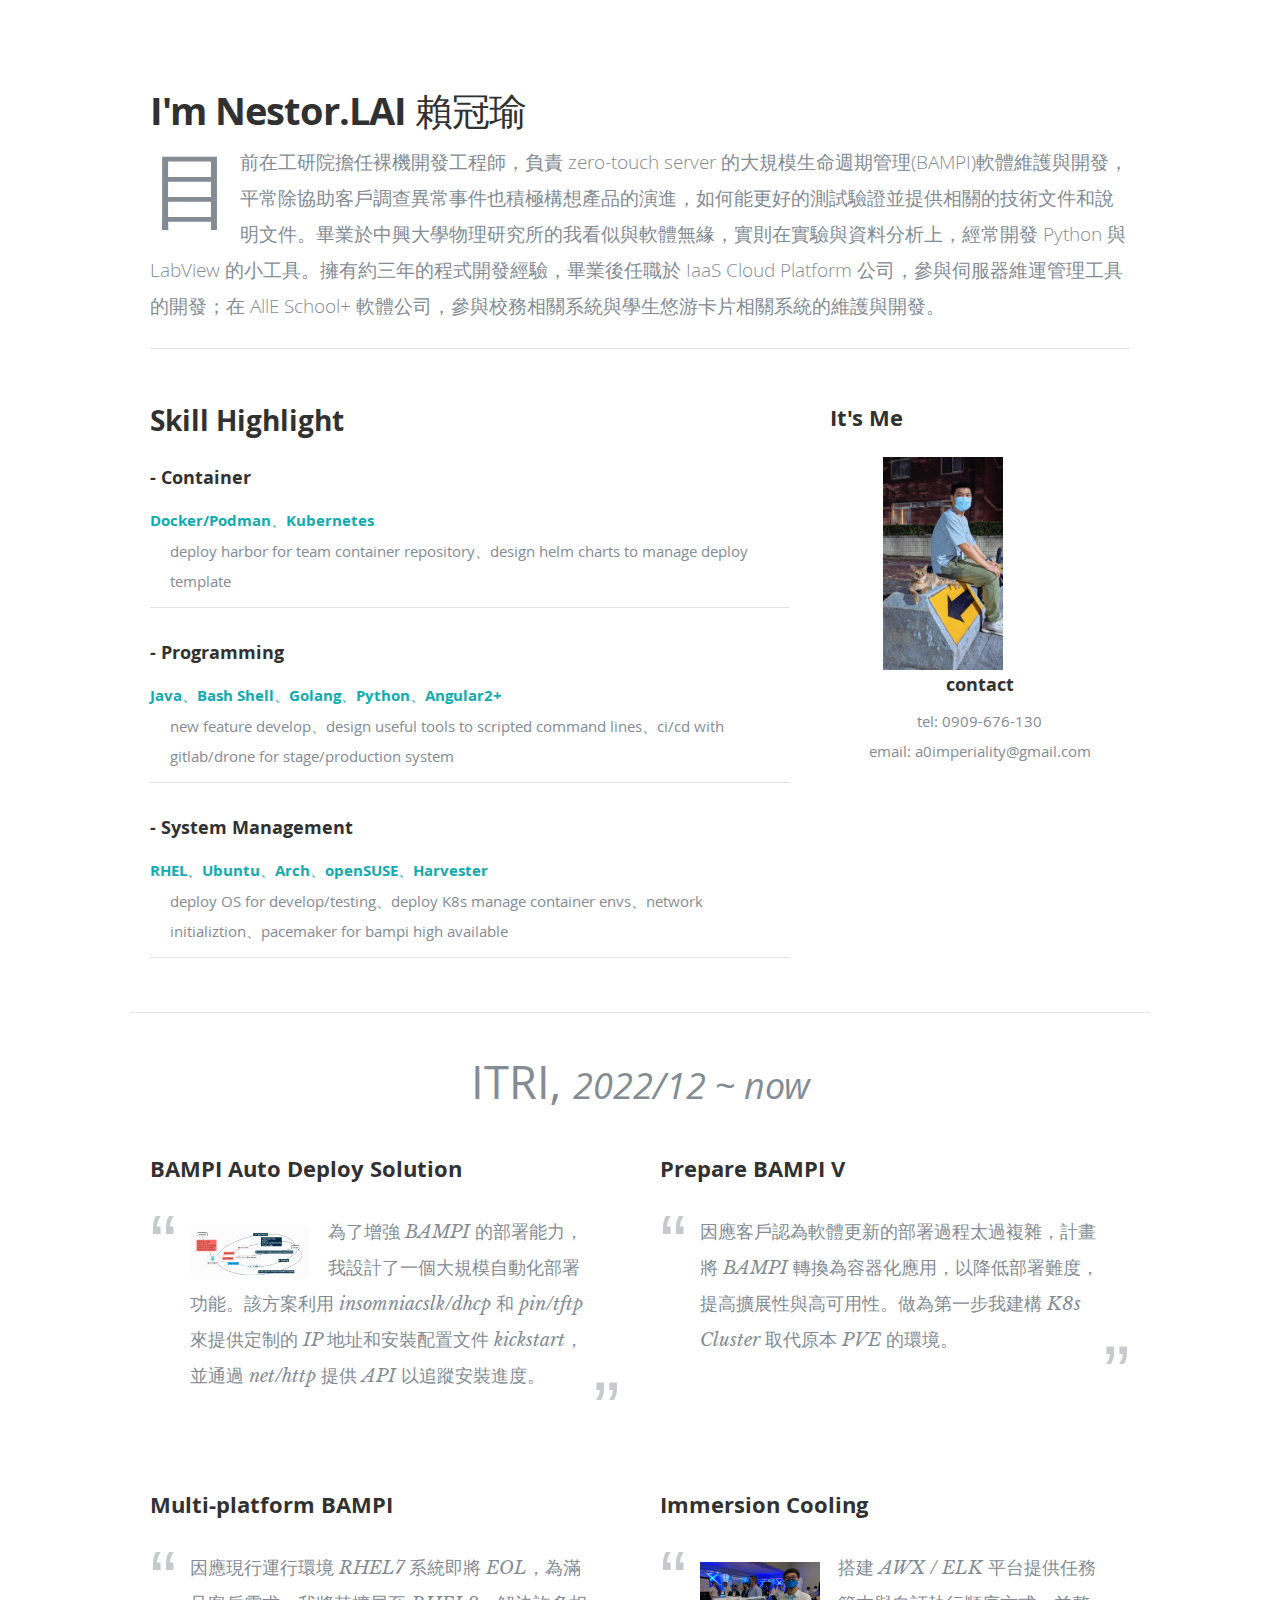
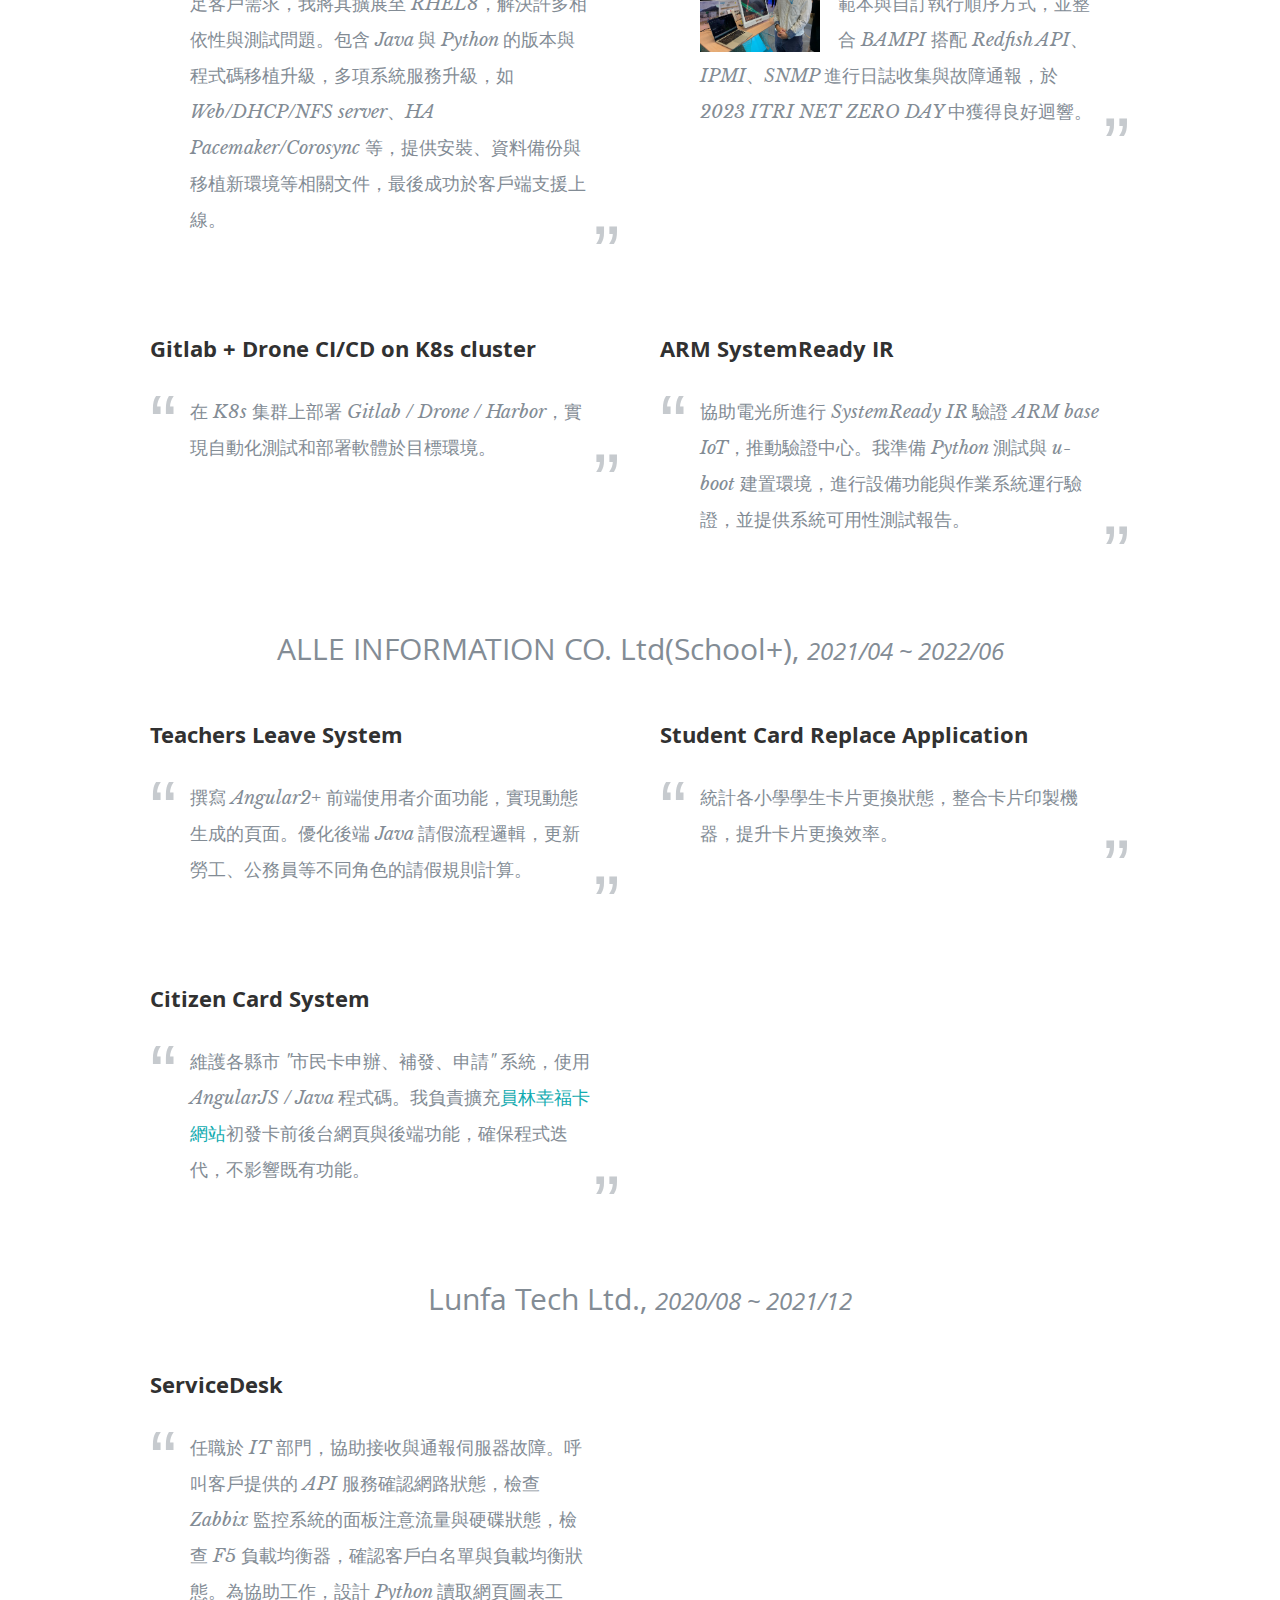
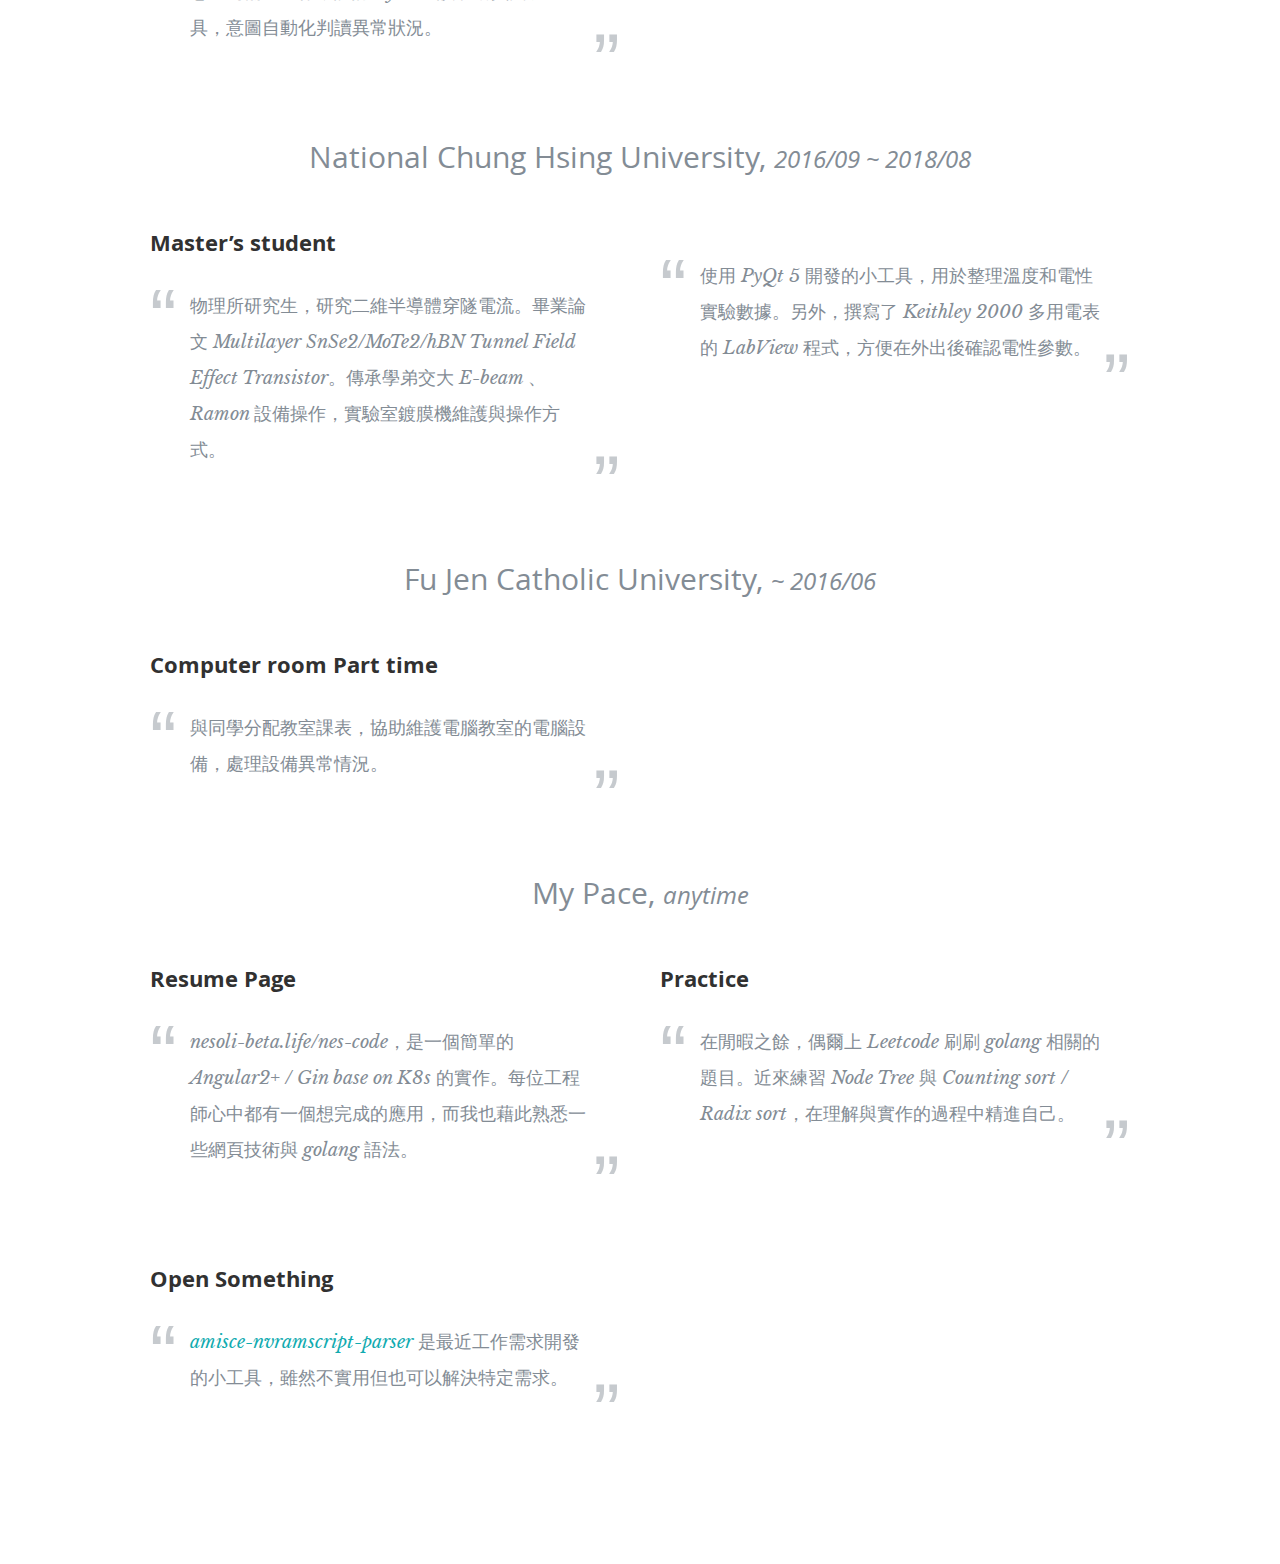
==== commit 56e526bf: "update aboutme" ====
--- a/nes-code/index.html
+++ b/nes-code/index.html
@@ -9,5 +9,5 @@
 <style>@font-face{font-family:opensans-regular;src:url(OpenSans-Regular-webfont.f40083396371aedd.eot);src:url(OpenSans-Regular-webfont.f40083396371aedd.eot?#iefix) format("embedded-opentype"),url(OpenSans-Regular-webfont.53781e348b95c251.woff) format("woff"),url(OpenSans-Regular-webfont.e8d0e13604ef3152.ttf) format("truetype"),url(OpenSans-Regular-webfont.8469ec6a08975edc.svg#open_sansregular) format("svg");font-weight:400;font-style:normal}@media screen and (-webkit-min-device-pixel-ratio:0){}:root{font-family:-apple-system,BlinkMacSystemFont,Segoe UI,Roboto,Helvetica,Arial,sans-serif,"Apple Color Emoji","Segoe UI Emoji",Segoe UI Symbol;--font-family:-apple-system, BlinkMacSystemFont, "Segoe UI", Roboto, Helvetica, Arial, sans-serif, "Apple Color Emoji", "Segoe UI Emoji", "Segoe UI Symbol";--surface-a:#ffffff;--surface-b:#efefef;--surface-c:#e9ecef;--surface-d:#dee2e6;--surface-e:#ffffff;--surface-f:#ffffff;--text-color:#212529;--text-color-secondary:#6c757d;--primary-color:#007bff;--primary-color-text:#ffffff;--surface-0:#ffffff;--surface-50:#f9fafb;--surface-100:#f8f9fa;--surface-200:#e9ecef;--surface-300:#dee2e6;--surface-400:#ced4da;--surface-500:#adb5bd;--surface-600:#6c757d;--surface-700:#495057;--surface-800:#343a40;--surface-900:#212529;--gray-50:#f9fafb;--gray-100:#f8f9fa;--gray-200:#e9ecef;--gray-300:#dee2e6;--gray-400:#ced4da;--gray-500:#adb5bd;--gray-600:#6c757d;--gray-700:#495057;--gray-800:#343a40;--gray-900:#212529;--content-padding:1.25rem;--inline-spacing:.5rem;--border-radius:4px;--surface-ground:#efefef;--surface-section:#ffffff;--surface-card:#ffffff;--surface-overlay:#ffffff;--surface-border:#dee2e6;--surface-hover:#e9ecef;--maskbg:rgba(0, 0, 0, .4);--highlight-bg:#007bff;--highlight-text-color:#ffffff;--focus-ring:0 0 0 .2rem rgba(38, 143, 255, .5);color-scheme:light}:root{--blue-50:#f3f8ff;--blue-100:#c5dcff;--blue-200:#97c1fe;--blue-300:#69a5fe;--blue-400:#3b8afd;--blue-500:#0d6efd;--blue-600:#0b5ed7;--blue-700:#094db1;--blue-800:#073d8b;--blue-900:#052c65;--green-50:#f4f9f6;--green-100:#c8e2d6;--green-200:#9ccbb5;--green-300:#70b595;--green-400:#459e74;--green-500:#198754;--green-600:#157347;--green-700:#125f3b;--green-800:#0e4a2e;--green-900:#0a3622;--yellow-50:#fffcf3;--yellow-100:#fff0c3;--yellow-200:#ffe494;--yellow-300:#ffd965;--yellow-400:#ffcd36;--yellow-500:#ffc107;--yellow-600:#d9a406;--yellow-700:#b38705;--yellow-800:#8c6a04;--yellow-900:#664d03;--cyan-50:#f3fcfe;--cyan-100:#c5f2fb;--cyan-200:#97e8f9;--cyan-300:#69def6;--cyan-400:#3bd4f3;--cyan-500:#0dcaf0;--cyan-600:#0baccc;--cyan-700:#098da8;--cyan-800:#076f84;--cyan-900:#055160;--pink-50:#fdf5f9;--pink-100:#f5cee1;--pink-200:#eda7ca;--pink-300:#e681b3;--pink-400:#de5a9b;--pink-500:#d63384;--pink-600:#b62b70;--pink-700:#96245c;--pink-800:#761c49;--pink-900:#561435;--indigo-50:#f7f3fe;--indigo-100:#dac6fc;--indigo-200:#bd98f9;--indigo-300:#a06bf7;--indigo-400:#833df4;--indigo-500:#6610f2;--indigo-600:#570ece;--indigo-700:#470ba9;--indigo-800:#380985;--indigo-900:#290661;--teal-50:#f4fcfa;--teal-100:#c9f2e6;--teal-200:#9fe8d2;--teal-300:#75debf;--teal-400:#4ad3ab;--teal-500:#20c997;--teal-600:#1bab80;--teal-700:#168d6a;--teal-800:#126f53;--teal-900:#0d503c;--orange-50:#fff9f3;--orange-100:#ffe0c7;--orange-200:#fec89a;--orange-300:#feaf6d;--orange-400:#fd9741;--orange-500:#fd7e14;--orange-600:#d76b11;--orange-700:#b1580e;--orange-800:#8b450b;--orange-900:#653208;--bluegray-50:#f8f9fb;--bluegray-100:#e0e4ea;--bluegray-200:#c7ced9;--bluegray-300:#aeb9c8;--bluegray-400:#95a3b8;--bluegray-500:#7c8ea7;--bluegray-600:#69798e;--bluegray-700:#576375;--bluegray-800:#444e5c;--bluegray-900:#323943;--purple-50:#f8f6fc;--purple-100:#dcd2f0;--purple-200:#c1aee4;--purple-300:#a68ad9;--purple-400:#8a66cd;--purple-500:#6f42c1;--purple-600:#5e38a4;--purple-700:#4e2e87;--purple-800:#3d246a;--purple-900:#2c1a4d;--red-50:#fdf5f6;--red-100:#f7cfd2;--red-200:#f0a8af;--red-300:#e9828c;--red-400:#e35b68;--red-500:#dc3545;--red-600:#bb2d3b;--red-700:#9a2530;--red-800:#791d26;--red-900:#58151c;--primary-50:#f2f8ff;--primary-100:#c2dfff;--primary-200:#91c6ff;--primary-300:#61adff;--primary-400:#3094ff;--primary-500:#007bff;--primary-600:#0069d9;--primary-700:#0056b3;--primary-800:#00448c;--primary-900:#003166}@layer primeng{*{box-sizing:border-box}}@layer primeng{}@charset "UTF-8";html,body{margin:0;padding:0;border:0;outline:0;font-size:100%;vertical-align:baseline;background:transparent}*,*:before,*:after{box-sizing:border-box}html{font-size:62.5%;-webkit-font-smoothing:antialiased}body{background:#fff;font-family:opensans-regular,sans-serif;font-weight:400;font-size:15px;line-height:30px;color:#838c95;-webkit-font-smoothing:antialiased;-webkit-text-size-adjust:100%}</style><link rel="stylesheet" href="styles.6874c2b7b4f66ee3.css" crossorigin="anonymous" media="print" onload="this.media='all'"><noscript><link rel="stylesheet" href="styles.6874c2b7b4f66ee3.css"></noscript></head>
 <body>
   <app-root></app-root>
-<script src="runtime.f1e8f1218c0f7762.js" type="module" crossorigin="anonymous"></script><script src="polyfills.badf291a63a76d8d.js" type="module" crossorigin="anonymous"></script><script src="main.91730245d0a3465e.js" type="module" crossorigin="anonymous"></script></body>
+<script src="runtime.f1e8f1218c0f7762.js" type="module" crossorigin="anonymous"></script><script src="polyfills.badf291a63a76d8d.js" type="module" crossorigin="anonymous"></script><script src="main.edfc99b1dcee9e40.js" type="module" crossorigin="anonymous"></script></body>
 </html>
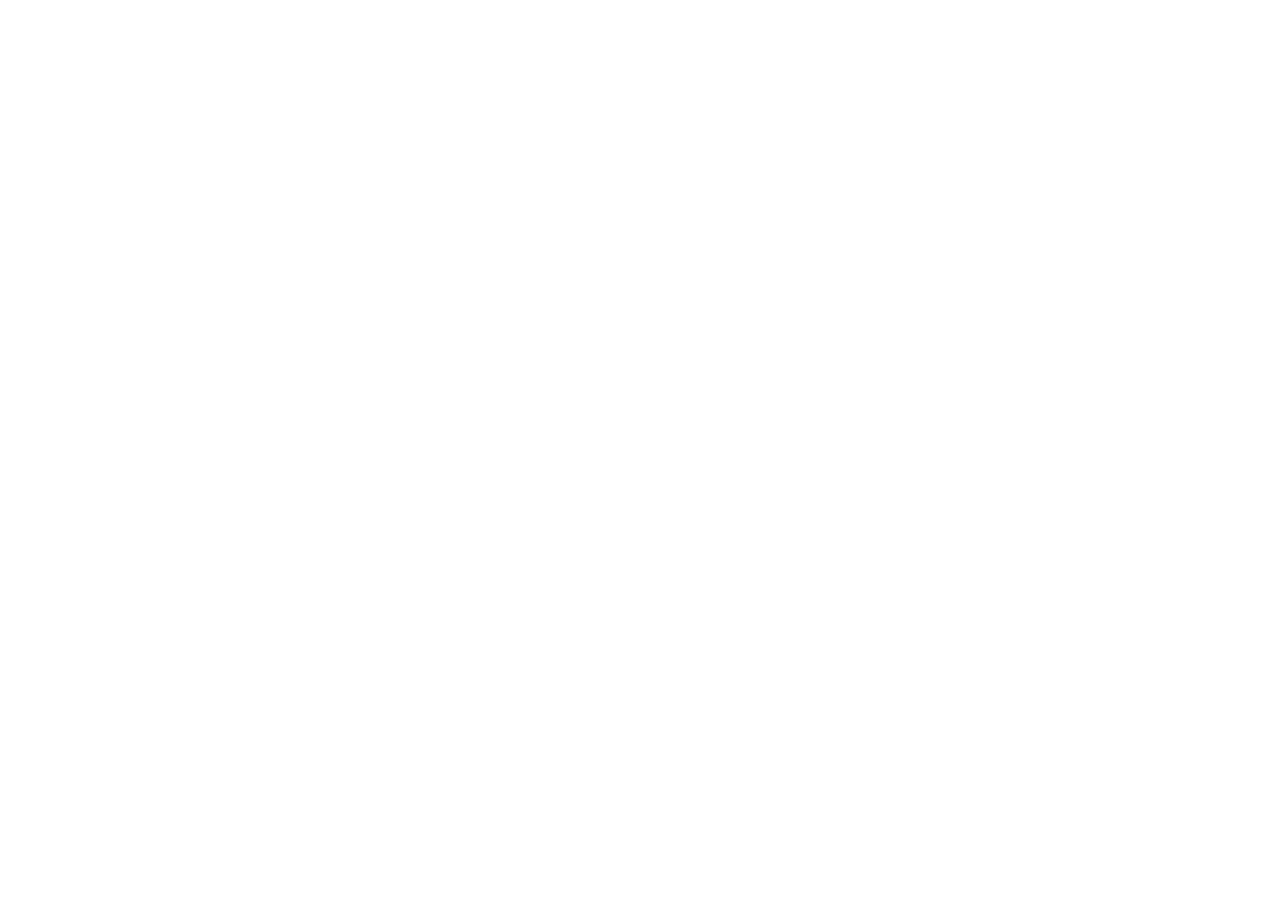
==== commit 5d56a70d: "update aboutme" ====
--- a/nes-code/index.html
+++ b/nes-code/index.html
@@ -9,5 +9,5 @@
 <style>@font-face{font-family:opensans-regular;src:url(OpenSans-Regular-webfont.f40083396371aedd.eot);src:url(OpenSans-Regular-webfont.f40083396371aedd.eot?#iefix) format("embedded-opentype"),url(OpenSans-Regular-webfont.53781e348b95c251.woff) format("woff"),url(OpenSans-Regular-webfont.e8d0e13604ef3152.ttf) format("truetype"),url(OpenSans-Regular-webfont.8469ec6a08975edc.svg#open_sansregular) format("svg");font-weight:400;font-style:normal}@media screen and (-webkit-min-device-pixel-ratio:0){}:root{font-family:-apple-system,BlinkMacSystemFont,Segoe UI,Roboto,Helvetica,Arial,sans-serif,"Apple Color Emoji","Segoe UI Emoji",Segoe UI Symbol;--font-family:-apple-system, BlinkMacSystemFont, "Segoe UI", Roboto, Helvetica, Arial, sans-serif, "Apple Color Emoji", "Segoe UI Emoji", "Segoe UI Symbol";--surface-a:#ffffff;--surface-b:#efefef;--surface-c:#e9ecef;--surface-d:#dee2e6;--surface-e:#ffffff;--surface-f:#ffffff;--text-color:#212529;--text-color-secondary:#6c757d;--primary-color:#007bff;--primary-color-text:#ffffff;--surface-0:#ffffff;--surface-50:#f9fafb;--surface-100:#f8f9fa;--surface-200:#e9ecef;--surface-300:#dee2e6;--surface-400:#ced4da;--surface-500:#adb5bd;--surface-600:#6c757d;--surface-700:#495057;--surface-800:#343a40;--surface-900:#212529;--gray-50:#f9fafb;--gray-100:#f8f9fa;--gray-200:#e9ecef;--gray-300:#dee2e6;--gray-400:#ced4da;--gray-500:#adb5bd;--gray-600:#6c757d;--gray-700:#495057;--gray-800:#343a40;--gray-900:#212529;--content-padding:1.25rem;--inline-spacing:.5rem;--border-radius:4px;--surface-ground:#efefef;--surface-section:#ffffff;--surface-card:#ffffff;--surface-overlay:#ffffff;--surface-border:#dee2e6;--surface-hover:#e9ecef;--maskbg:rgba(0, 0, 0, .4);--highlight-bg:#007bff;--highlight-text-color:#ffffff;--focus-ring:0 0 0 .2rem rgba(38, 143, 255, .5);color-scheme:light}:root{--blue-50:#f3f8ff;--blue-100:#c5dcff;--blue-200:#97c1fe;--blue-300:#69a5fe;--blue-400:#3b8afd;--blue-500:#0d6efd;--blue-600:#0b5ed7;--blue-700:#094db1;--blue-800:#073d8b;--blue-900:#052c65;--green-50:#f4f9f6;--green-100:#c8e2d6;--green-200:#9ccbb5;--green-300:#70b595;--green-400:#459e74;--green-500:#198754;--green-600:#157347;--green-700:#125f3b;--green-800:#0e4a2e;--green-900:#0a3622;--yellow-50:#fffcf3;--yellow-100:#fff0c3;--yellow-200:#ffe494;--yellow-300:#ffd965;--yellow-400:#ffcd36;--yellow-500:#ffc107;--yellow-600:#d9a406;--yellow-700:#b38705;--yellow-800:#8c6a04;--yellow-900:#664d03;--cyan-50:#f3fcfe;--cyan-100:#c5f2fb;--cyan-200:#97e8f9;--cyan-300:#69def6;--cyan-400:#3bd4f3;--cyan-500:#0dcaf0;--cyan-600:#0baccc;--cyan-700:#098da8;--cyan-800:#076f84;--cyan-900:#055160;--pink-50:#fdf5f9;--pink-100:#f5cee1;--pink-200:#eda7ca;--pink-300:#e681b3;--pink-400:#de5a9b;--pink-500:#d63384;--pink-600:#b62b70;--pink-700:#96245c;--pink-800:#761c49;--pink-900:#561435;--indigo-50:#f7f3fe;--indigo-100:#dac6fc;--indigo-200:#bd98f9;--indigo-300:#a06bf7;--indigo-400:#833df4;--indigo-500:#6610f2;--indigo-600:#570ece;--indigo-700:#470ba9;--indigo-800:#380985;--indigo-900:#290661;--teal-50:#f4fcfa;--teal-100:#c9f2e6;--teal-200:#9fe8d2;--teal-300:#75debf;--teal-400:#4ad3ab;--teal-500:#20c997;--teal-600:#1bab80;--teal-700:#168d6a;--teal-800:#126f53;--teal-900:#0d503c;--orange-50:#fff9f3;--orange-100:#ffe0c7;--orange-200:#fec89a;--orange-300:#feaf6d;--orange-400:#fd9741;--orange-500:#fd7e14;--orange-600:#d76b11;--orange-700:#b1580e;--orange-800:#8b450b;--orange-900:#653208;--bluegray-50:#f8f9fb;--bluegray-100:#e0e4ea;--bluegray-200:#c7ced9;--bluegray-300:#aeb9c8;--bluegray-400:#95a3b8;--bluegray-500:#7c8ea7;--bluegray-600:#69798e;--bluegray-700:#576375;--bluegray-800:#444e5c;--bluegray-900:#323943;--purple-50:#f8f6fc;--purple-100:#dcd2f0;--purple-200:#c1aee4;--purple-300:#a68ad9;--purple-400:#8a66cd;--purple-500:#6f42c1;--purple-600:#5e38a4;--purple-700:#4e2e87;--purple-800:#3d246a;--purple-900:#2c1a4d;--red-50:#fdf5f6;--red-100:#f7cfd2;--red-200:#f0a8af;--red-300:#e9828c;--red-400:#e35b68;--red-500:#dc3545;--red-600:#bb2d3b;--red-700:#9a2530;--red-800:#791d26;--red-900:#58151c;--primary-50:#f2f8ff;--primary-100:#c2dfff;--primary-200:#91c6ff;--primary-300:#61adff;--primary-400:#3094ff;--primary-500:#007bff;--primary-600:#0069d9;--primary-700:#0056b3;--primary-800:#00448c;--primary-900:#003166}@layer primeng{*{box-sizing:border-box}}@layer primeng{}@charset "UTF-8";html,body{margin:0;padding:0;border:0;outline:0;font-size:100%;vertical-align:baseline;background:transparent}*,*:before,*:after{box-sizing:border-box}html{font-size:62.5%;-webkit-font-smoothing:antialiased}body{background:#fff;font-family:opensans-regular,sans-serif;font-weight:400;font-size:15px;line-height:30px;color:#838c95;-webkit-font-smoothing:antialiased;-webkit-text-size-adjust:100%}</style><link rel="stylesheet" href="styles.6874c2b7b4f66ee3.css" crossorigin="anonymous" media="print" onload="this.media='all'"><noscript><link rel="stylesheet" href="styles.6874c2b7b4f66ee3.css"></noscript></head>
 <body>
   <app-root></app-root>
-<script src="runtime.f1e8f1218c0f7762.js" type="module" crossorigin="anonymous"></script><script src="polyfills.badf291a63a76d8d.js" type="module" crossorigin="anonymous"></script><script src="main.edfc99b1dcee9e40.js" type="module" crossorigin="anonymous"></script></body>
+<script src="runtime.f1e8f1218c0f7762.js" type="module" crossorigin="anonymous"></script><script src="polyfills.badf291a63a76d8d.js" type="module" crossorigin="anonymous"></script><script src="main.f115db690ff98f5d.js" type="module" crossorigin="anonymous"></script></body>
 </html>
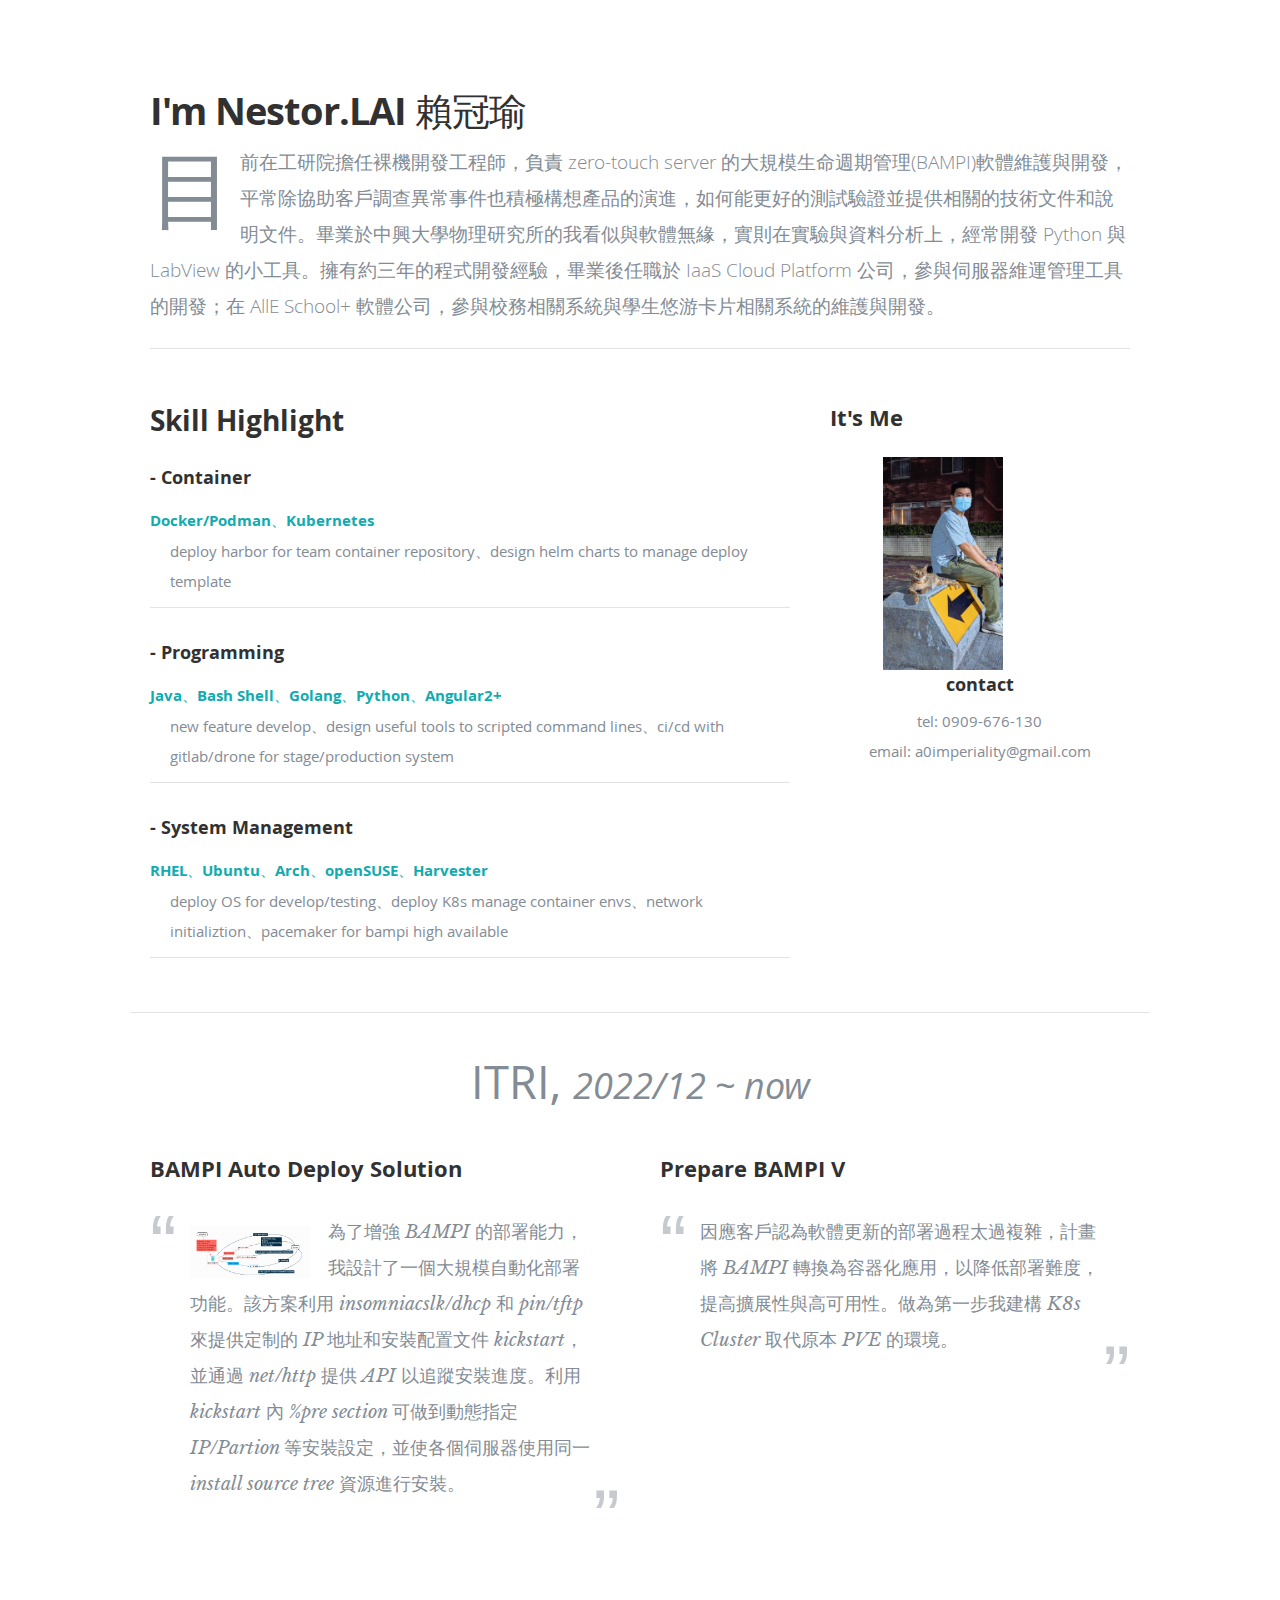
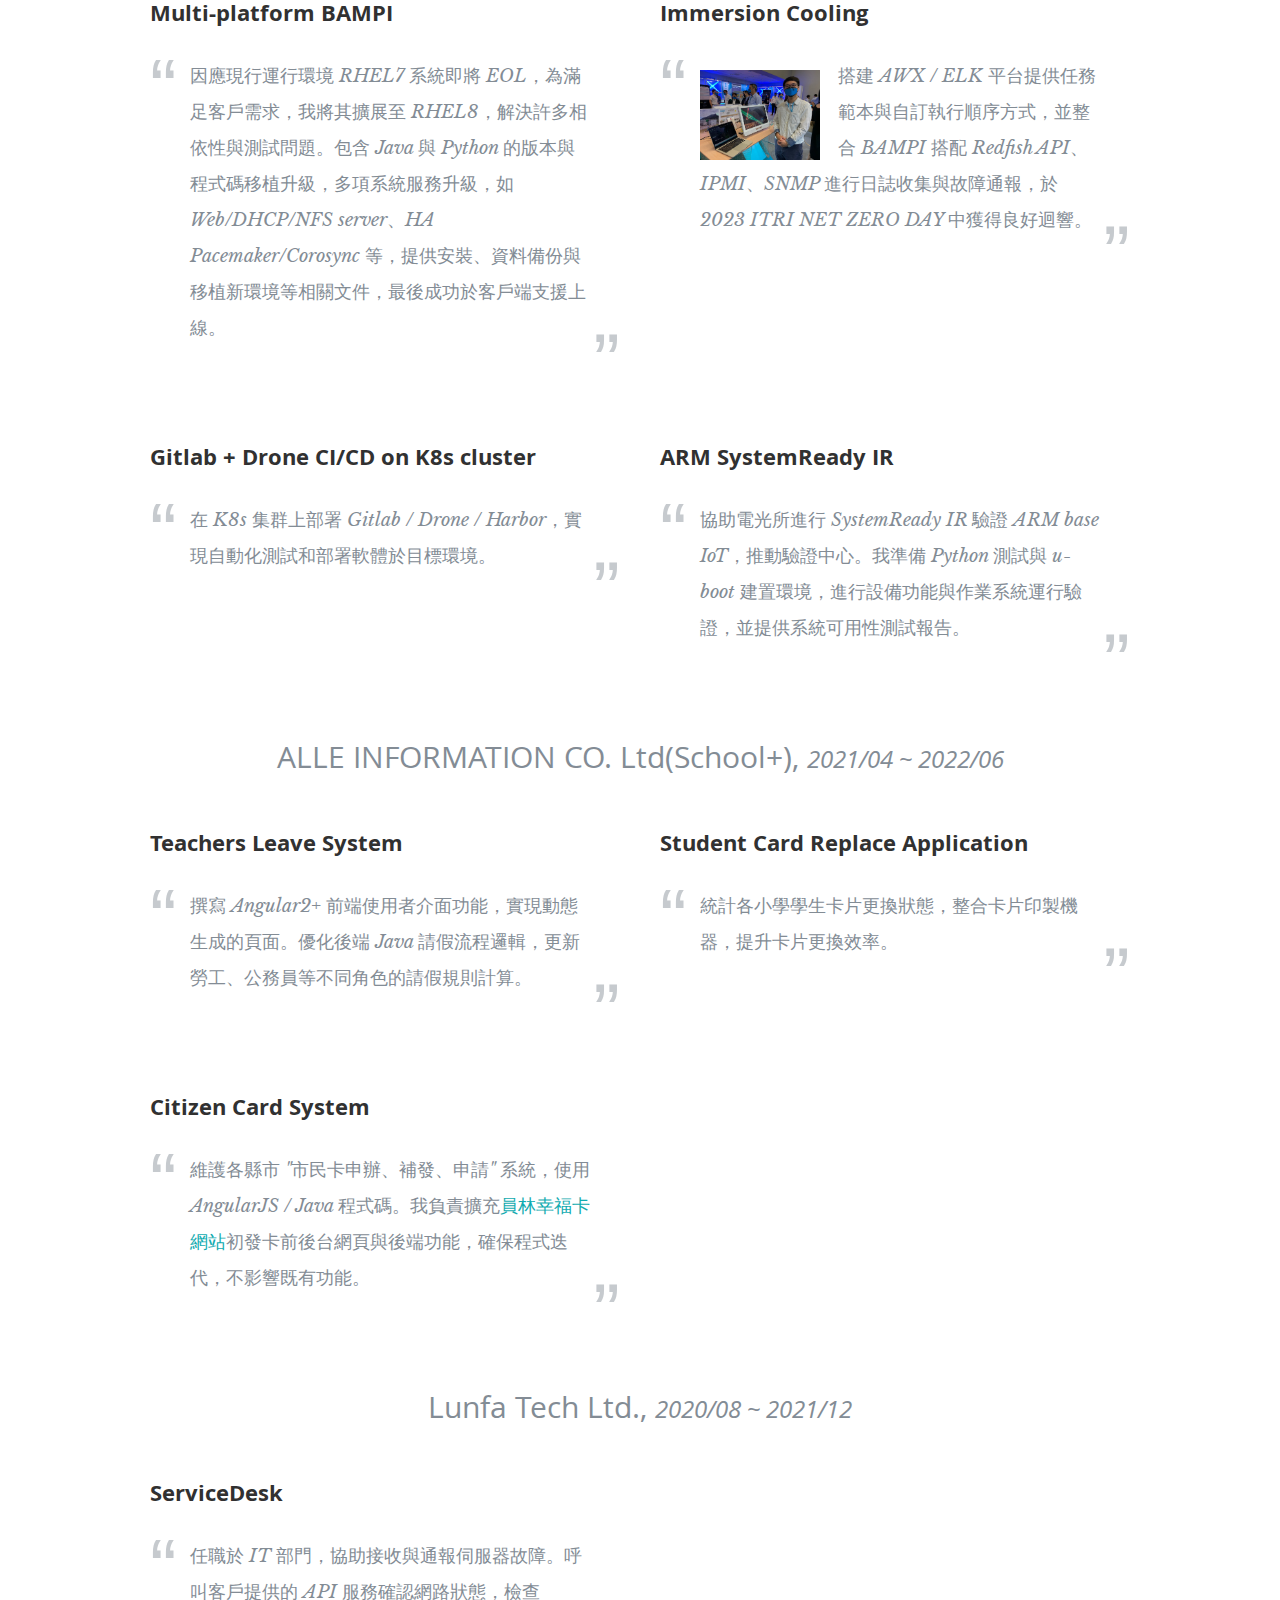
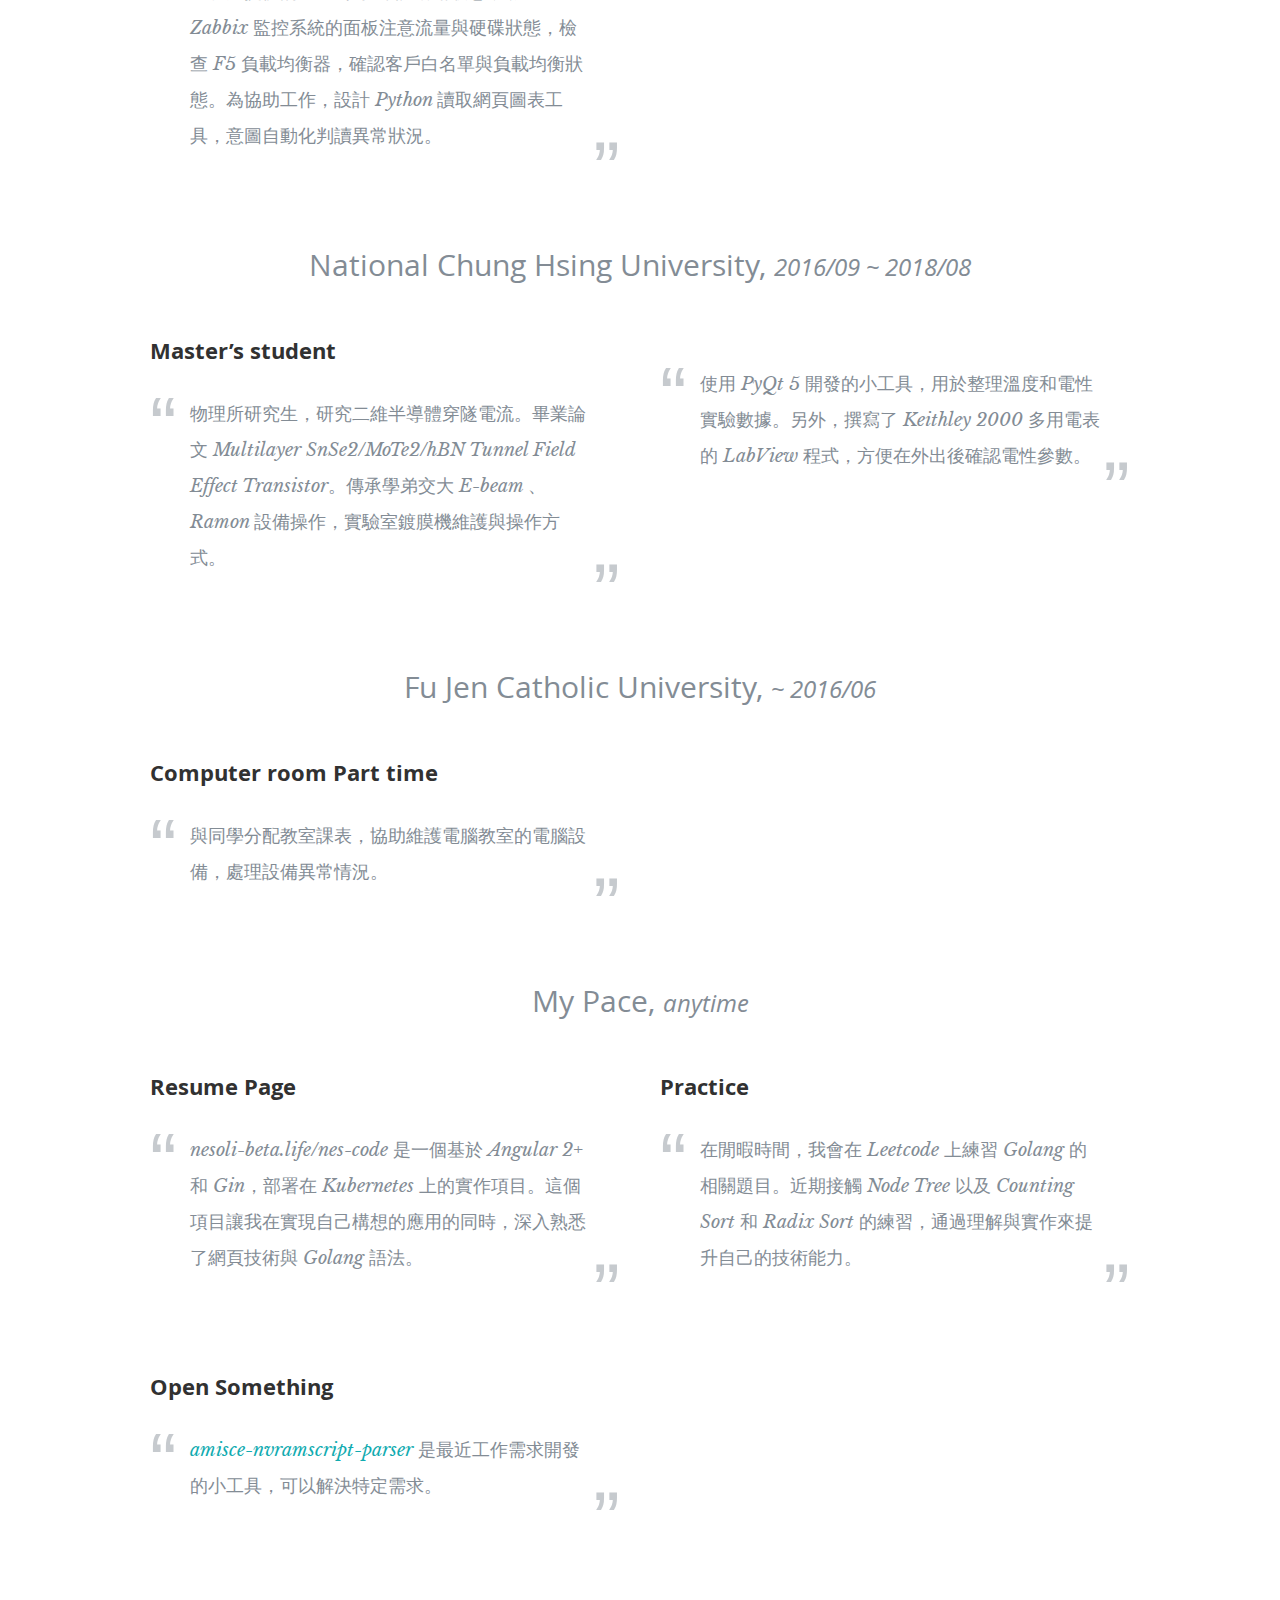
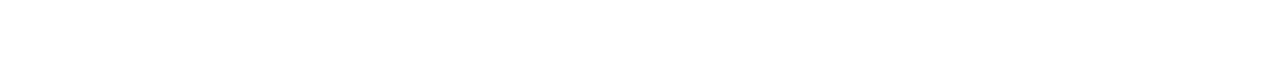
==== commit 8681b82b: "update aboutme" ====
--- a/nes-code/index.html
+++ b/nes-code/index.html
@@ -9,5 +9,5 @@
 <style>@font-face{font-family:opensans-regular;src:url(OpenSans-Regular-webfont.f40083396371aedd.eot);src:url(OpenSans-Regular-webfont.f40083396371aedd.eot?#iefix) format("embedded-opentype"),url(OpenSans-Regular-webfont.53781e348b95c251.woff) format("woff"),url(OpenSans-Regular-webfont.e8d0e13604ef3152.ttf) format("truetype"),url(OpenSans-Regular-webfont.8469ec6a08975edc.svg#open_sansregular) format("svg");font-weight:400;font-style:normal}@media screen and (-webkit-min-device-pixel-ratio:0){}:root{font-family:-apple-system,BlinkMacSystemFont,Segoe UI,Roboto,Helvetica,Arial,sans-serif,"Apple Color Emoji","Segoe UI Emoji",Segoe UI Symbol;--font-family:-apple-system, BlinkMacSystemFont, "Segoe UI", Roboto, Helvetica, Arial, sans-serif, "Apple Color Emoji", "Segoe UI Emoji", "Segoe UI Symbol";--surface-a:#ffffff;--surface-b:#efefef;--surface-c:#e9ecef;--surface-d:#dee2e6;--surface-e:#ffffff;--surface-f:#ffffff;--text-color:#212529;--text-color-secondary:#6c757d;--primary-color:#007bff;--primary-color-text:#ffffff;--surface-0:#ffffff;--surface-50:#f9fafb;--surface-100:#f8f9fa;--surface-200:#e9ecef;--surface-300:#dee2e6;--surface-400:#ced4da;--surface-500:#adb5bd;--surface-600:#6c757d;--surface-700:#495057;--surface-800:#343a40;--surface-900:#212529;--gray-50:#f9fafb;--gray-100:#f8f9fa;--gray-200:#e9ecef;--gray-300:#dee2e6;--gray-400:#ced4da;--gray-500:#adb5bd;--gray-600:#6c757d;--gray-700:#495057;--gray-800:#343a40;--gray-900:#212529;--content-padding:1.25rem;--inline-spacing:.5rem;--border-radius:4px;--surface-ground:#efefef;--surface-section:#ffffff;--surface-card:#ffffff;--surface-overlay:#ffffff;--surface-border:#dee2e6;--surface-hover:#e9ecef;--maskbg:rgba(0, 0, 0, .4);--highlight-bg:#007bff;--highlight-text-color:#ffffff;--focus-ring:0 0 0 .2rem rgba(38, 143, 255, .5);color-scheme:light}:root{--blue-50:#f3f8ff;--blue-100:#c5dcff;--blue-200:#97c1fe;--blue-300:#69a5fe;--blue-400:#3b8afd;--blue-500:#0d6efd;--blue-600:#0b5ed7;--blue-700:#094db1;--blue-800:#073d8b;--blue-900:#052c65;--green-50:#f4f9f6;--green-100:#c8e2d6;--green-200:#9ccbb5;--green-300:#70b595;--green-400:#459e74;--green-500:#198754;--green-600:#157347;--green-700:#125f3b;--green-800:#0e4a2e;--green-900:#0a3622;--yellow-50:#fffcf3;--yellow-100:#fff0c3;--yellow-200:#ffe494;--yellow-300:#ffd965;--yellow-400:#ffcd36;--yellow-500:#ffc107;--yellow-600:#d9a406;--yellow-700:#b38705;--yellow-800:#8c6a04;--yellow-900:#664d03;--cyan-50:#f3fcfe;--cyan-100:#c5f2fb;--cyan-200:#97e8f9;--cyan-300:#69def6;--cyan-400:#3bd4f3;--cyan-500:#0dcaf0;--cyan-600:#0baccc;--cyan-700:#098da8;--cyan-800:#076f84;--cyan-900:#055160;--pink-50:#fdf5f9;--pink-100:#f5cee1;--pink-200:#eda7ca;--pink-300:#e681b3;--pink-400:#de5a9b;--pink-500:#d63384;--pink-600:#b62b70;--pink-700:#96245c;--pink-800:#761c49;--pink-900:#561435;--indigo-50:#f7f3fe;--indigo-100:#dac6fc;--indigo-200:#bd98f9;--indigo-300:#a06bf7;--indigo-400:#833df4;--indigo-500:#6610f2;--indigo-600:#570ece;--indigo-700:#470ba9;--indigo-800:#380985;--indigo-900:#290661;--teal-50:#f4fcfa;--teal-100:#c9f2e6;--teal-200:#9fe8d2;--teal-300:#75debf;--teal-400:#4ad3ab;--teal-500:#20c997;--teal-600:#1bab80;--teal-700:#168d6a;--teal-800:#126f53;--teal-900:#0d503c;--orange-50:#fff9f3;--orange-100:#ffe0c7;--orange-200:#fec89a;--orange-300:#feaf6d;--orange-400:#fd9741;--orange-500:#fd7e14;--orange-600:#d76b11;--orange-700:#b1580e;--orange-800:#8b450b;--orange-900:#653208;--bluegray-50:#f8f9fb;--bluegray-100:#e0e4ea;--bluegray-200:#c7ced9;--bluegray-300:#aeb9c8;--bluegray-400:#95a3b8;--bluegray-500:#7c8ea7;--bluegray-600:#69798e;--bluegray-700:#576375;--bluegray-800:#444e5c;--bluegray-900:#323943;--purple-50:#f8f6fc;--purple-100:#dcd2f0;--purple-200:#c1aee4;--purple-300:#a68ad9;--purple-400:#8a66cd;--purple-500:#6f42c1;--purple-600:#5e38a4;--purple-700:#4e2e87;--purple-800:#3d246a;--purple-900:#2c1a4d;--red-50:#fdf5f6;--red-100:#f7cfd2;--red-200:#f0a8af;--red-300:#e9828c;--red-400:#e35b68;--red-500:#dc3545;--red-600:#bb2d3b;--red-700:#9a2530;--red-800:#791d26;--red-900:#58151c;--primary-50:#f2f8ff;--primary-100:#c2dfff;--primary-200:#91c6ff;--primary-300:#61adff;--primary-400:#3094ff;--primary-500:#007bff;--primary-600:#0069d9;--primary-700:#0056b3;--primary-800:#00448c;--primary-900:#003166}@layer primeng{*{box-sizing:border-box}}@layer primeng{}@charset "UTF-8";html,body{margin:0;padding:0;border:0;outline:0;font-size:100%;vertical-align:baseline;background:transparent}*,*:before,*:after{box-sizing:border-box}html{font-size:62.5%;-webkit-font-smoothing:antialiased}body{background:#fff;font-family:opensans-regular,sans-serif;font-weight:400;font-size:15px;line-height:30px;color:#838c95;-webkit-font-smoothing:antialiased;-webkit-text-size-adjust:100%}</style><link rel="stylesheet" href="styles.6874c2b7b4f66ee3.css" crossorigin="anonymous" media="print" onload="this.media='all'"><noscript><link rel="stylesheet" href="styles.6874c2b7b4f66ee3.css"></noscript></head>
 <body>
   <app-root></app-root>
-<script src="runtime.f1e8f1218c0f7762.js" type="module" crossorigin="anonymous"></script><script src="polyfills.badf291a63a76d8d.js" type="module" crossorigin="anonymous"></script><script src="main.f115db690ff98f5d.js" type="module" crossorigin="anonymous"></script></body>
+<script src="runtime.f1e8f1218c0f7762.js" type="module" crossorigin="anonymous"></script><script src="polyfills.badf291a63a76d8d.js" type="module" crossorigin="anonymous"></script><script src="main.2f5ce466e2609ead.js" type="module" crossorigin="anonymous"></script></body>
 </html>
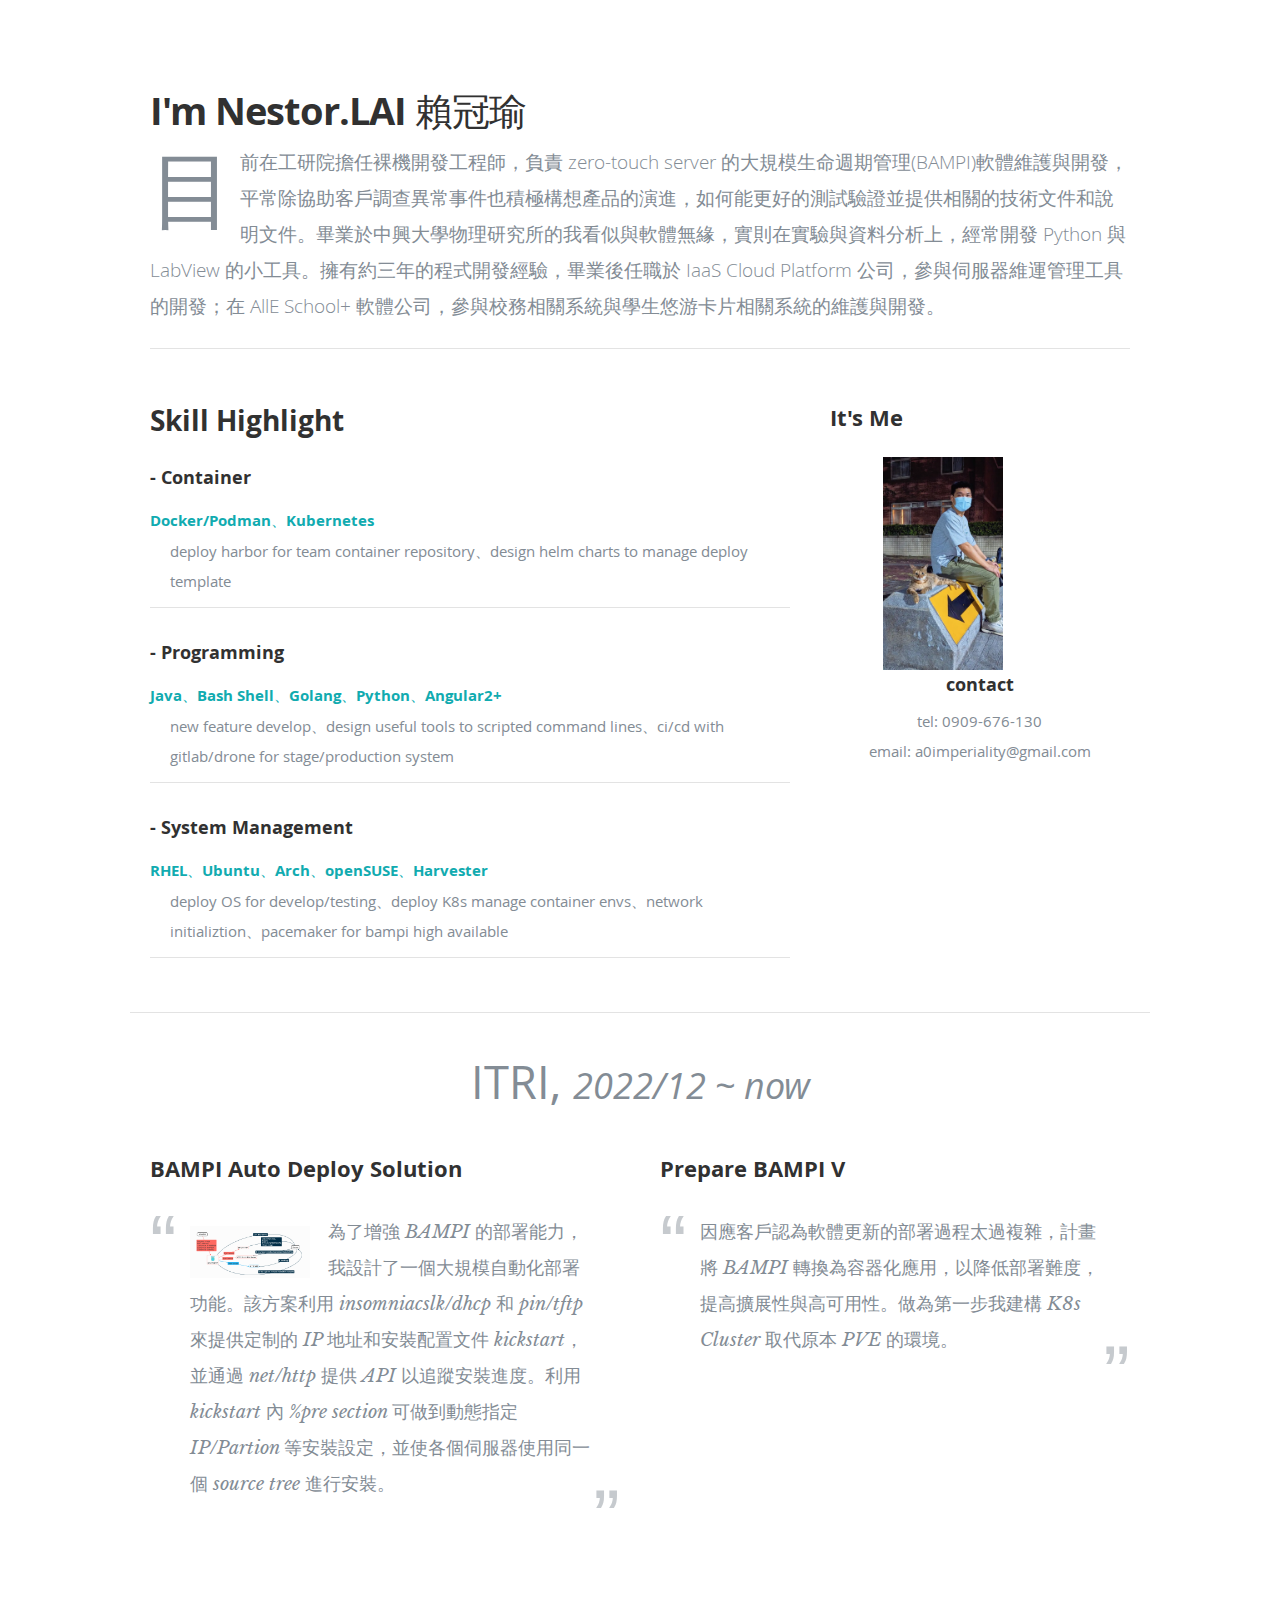
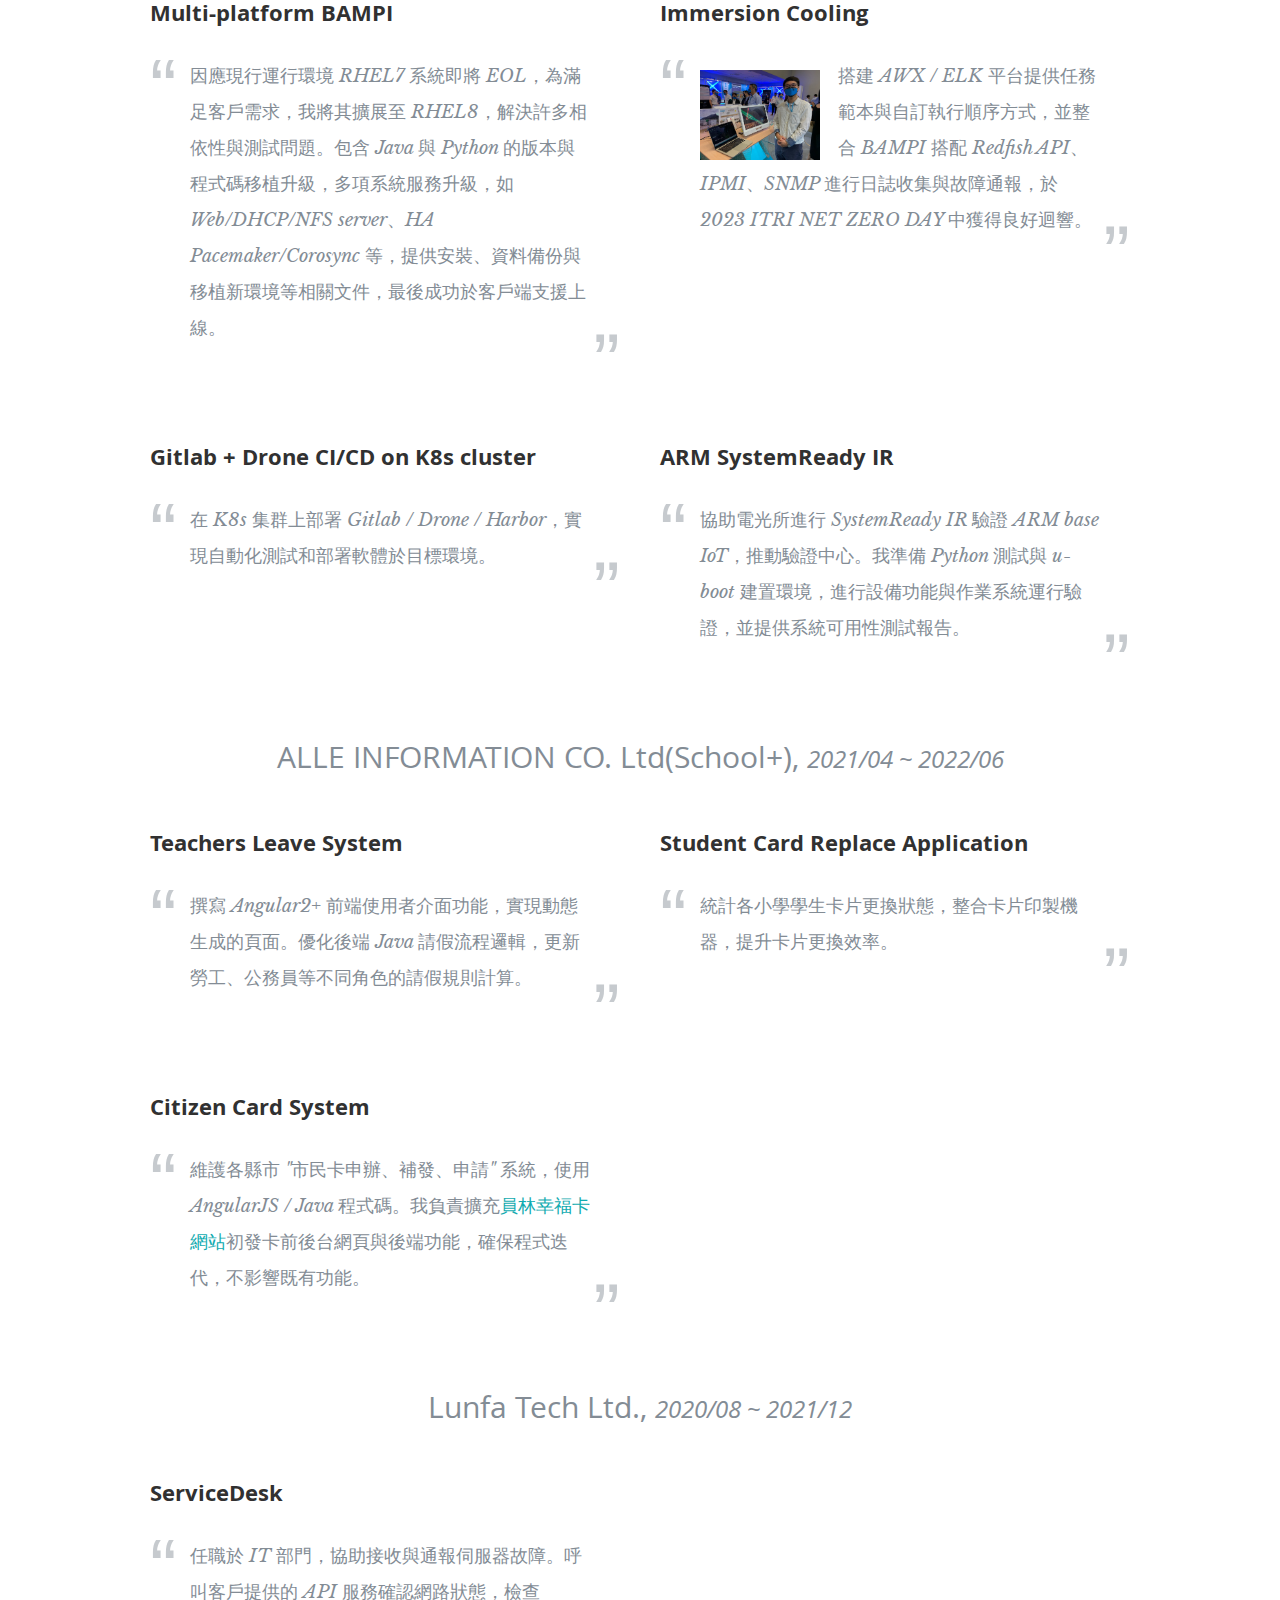
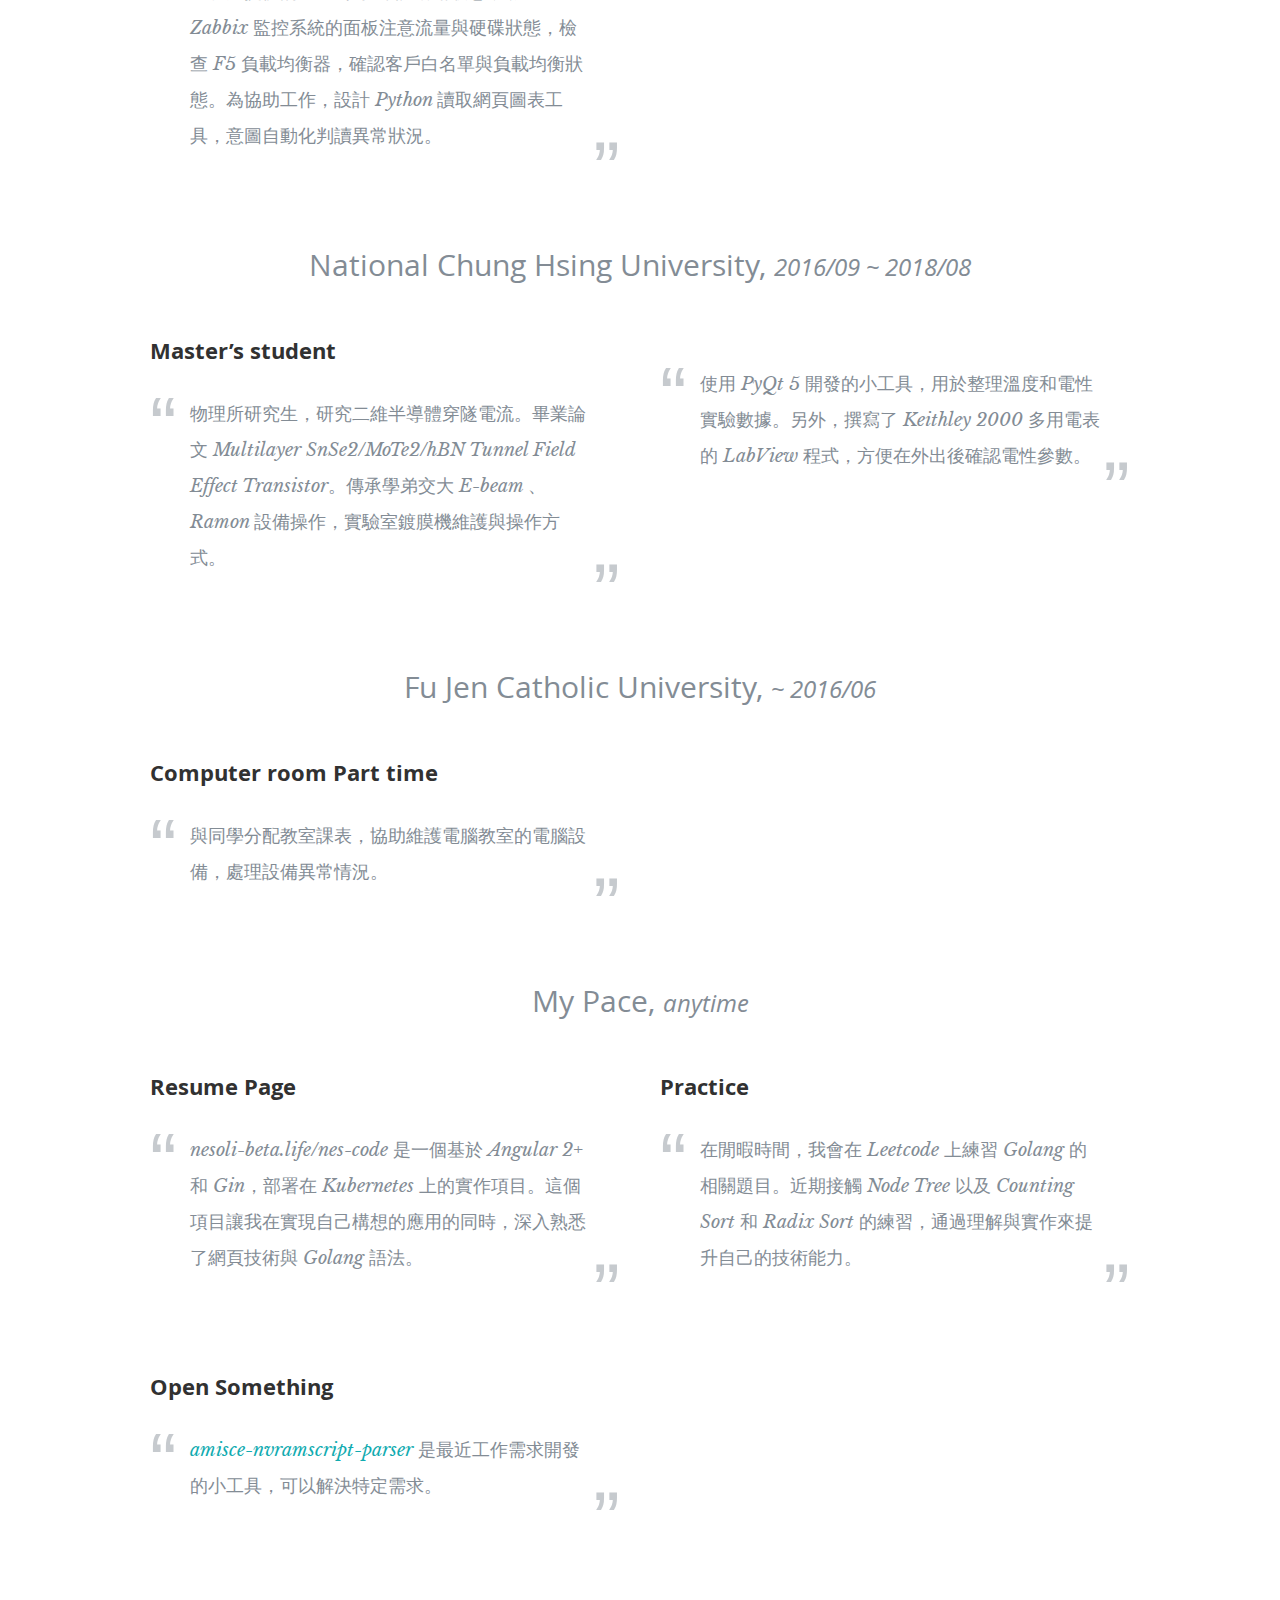
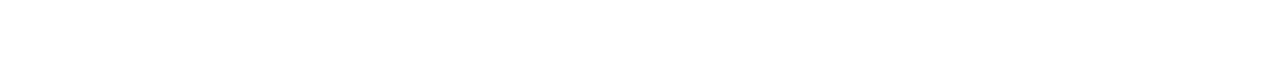
==== commit c27c0114: "update aboutme" ====
--- a/nes-code/index.html
+++ b/nes-code/index.html
@@ -9,5 +9,5 @@
 <style>@font-face{font-family:opensans-regular;src:url(OpenSans-Regular-webfont.f40083396371aedd.eot);src:url(OpenSans-Regular-webfont.f40083396371aedd.eot?#iefix) format("embedded-opentype"),url(OpenSans-Regular-webfont.53781e348b95c251.woff) format("woff"),url(OpenSans-Regular-webfont.e8d0e13604ef3152.ttf) format("truetype"),url(OpenSans-Regular-webfont.8469ec6a08975edc.svg#open_sansregular) format("svg");font-weight:400;font-style:normal}@media screen and (-webkit-min-device-pixel-ratio:0){}:root{font-family:-apple-system,BlinkMacSystemFont,Segoe UI,Roboto,Helvetica,Arial,sans-serif,"Apple Color Emoji","Segoe UI Emoji",Segoe UI Symbol;--font-family:-apple-system, BlinkMacSystemFont, "Segoe UI", Roboto, Helvetica, Arial, sans-serif, "Apple Color Emoji", "Segoe UI Emoji", "Segoe UI Symbol";--surface-a:#ffffff;--surface-b:#efefef;--surface-c:#e9ecef;--surface-d:#dee2e6;--surface-e:#ffffff;--surface-f:#ffffff;--text-color:#212529;--text-color-secondary:#6c757d;--primary-color:#007bff;--primary-color-text:#ffffff;--surface-0:#ffffff;--surface-50:#f9fafb;--surface-100:#f8f9fa;--surface-200:#e9ecef;--surface-300:#dee2e6;--surface-400:#ced4da;--surface-500:#adb5bd;--surface-600:#6c757d;--surface-700:#495057;--surface-800:#343a40;--surface-900:#212529;--gray-50:#f9fafb;--gray-100:#f8f9fa;--gray-200:#e9ecef;--gray-300:#dee2e6;--gray-400:#ced4da;--gray-500:#adb5bd;--gray-600:#6c757d;--gray-700:#495057;--gray-800:#343a40;--gray-900:#212529;--content-padding:1.25rem;--inline-spacing:.5rem;--border-radius:4px;--surface-ground:#efefef;--surface-section:#ffffff;--surface-card:#ffffff;--surface-overlay:#ffffff;--surface-border:#dee2e6;--surface-hover:#e9ecef;--maskbg:rgba(0, 0, 0, .4);--highlight-bg:#007bff;--highlight-text-color:#ffffff;--focus-ring:0 0 0 .2rem rgba(38, 143, 255, .5);color-scheme:light}:root{--blue-50:#f3f8ff;--blue-100:#c5dcff;--blue-200:#97c1fe;--blue-300:#69a5fe;--blue-400:#3b8afd;--blue-500:#0d6efd;--blue-600:#0b5ed7;--blue-700:#094db1;--blue-800:#073d8b;--blue-900:#052c65;--green-50:#f4f9f6;--green-100:#c8e2d6;--green-200:#9ccbb5;--green-300:#70b595;--green-400:#459e74;--green-500:#198754;--green-600:#157347;--green-700:#125f3b;--green-800:#0e4a2e;--green-900:#0a3622;--yellow-50:#fffcf3;--yellow-100:#fff0c3;--yellow-200:#ffe494;--yellow-300:#ffd965;--yellow-400:#ffcd36;--yellow-500:#ffc107;--yellow-600:#d9a406;--yellow-700:#b38705;--yellow-800:#8c6a04;--yellow-900:#664d03;--cyan-50:#f3fcfe;--cyan-100:#c5f2fb;--cyan-200:#97e8f9;--cyan-300:#69def6;--cyan-400:#3bd4f3;--cyan-500:#0dcaf0;--cyan-600:#0baccc;--cyan-700:#098da8;--cyan-800:#076f84;--cyan-900:#055160;--pink-50:#fdf5f9;--pink-100:#f5cee1;--pink-200:#eda7ca;--pink-300:#e681b3;--pink-400:#de5a9b;--pink-500:#d63384;--pink-600:#b62b70;--pink-700:#96245c;--pink-800:#761c49;--pink-900:#561435;--indigo-50:#f7f3fe;--indigo-100:#dac6fc;--indigo-200:#bd98f9;--indigo-300:#a06bf7;--indigo-400:#833df4;--indigo-500:#6610f2;--indigo-600:#570ece;--indigo-700:#470ba9;--indigo-800:#380985;--indigo-900:#290661;--teal-50:#f4fcfa;--teal-100:#c9f2e6;--teal-200:#9fe8d2;--teal-300:#75debf;--teal-400:#4ad3ab;--teal-500:#20c997;--teal-600:#1bab80;--teal-700:#168d6a;--teal-800:#126f53;--teal-900:#0d503c;--orange-50:#fff9f3;--orange-100:#ffe0c7;--orange-200:#fec89a;--orange-300:#feaf6d;--orange-400:#fd9741;--orange-500:#fd7e14;--orange-600:#d76b11;--orange-700:#b1580e;--orange-800:#8b450b;--orange-900:#653208;--bluegray-50:#f8f9fb;--bluegray-100:#e0e4ea;--bluegray-200:#c7ced9;--bluegray-300:#aeb9c8;--bluegray-400:#95a3b8;--bluegray-500:#7c8ea7;--bluegray-600:#69798e;--bluegray-700:#576375;--bluegray-800:#444e5c;--bluegray-900:#323943;--purple-50:#f8f6fc;--purple-100:#dcd2f0;--purple-200:#c1aee4;--purple-300:#a68ad9;--purple-400:#8a66cd;--purple-500:#6f42c1;--purple-600:#5e38a4;--purple-700:#4e2e87;--purple-800:#3d246a;--purple-900:#2c1a4d;--red-50:#fdf5f6;--red-100:#f7cfd2;--red-200:#f0a8af;--red-300:#e9828c;--red-400:#e35b68;--red-500:#dc3545;--red-600:#bb2d3b;--red-700:#9a2530;--red-800:#791d26;--red-900:#58151c;--primary-50:#f2f8ff;--primary-100:#c2dfff;--primary-200:#91c6ff;--primary-300:#61adff;--primary-400:#3094ff;--primary-500:#007bff;--primary-600:#0069d9;--primary-700:#0056b3;--primary-800:#00448c;--primary-900:#003166}@layer primeng{*{box-sizing:border-box}}@layer primeng{}@charset "UTF-8";html,body{margin:0;padding:0;border:0;outline:0;font-size:100%;vertical-align:baseline;background:transparent}*,*:before,*:after{box-sizing:border-box}html{font-size:62.5%;-webkit-font-smoothing:antialiased}body{background:#fff;font-family:opensans-regular,sans-serif;font-weight:400;font-size:15px;line-height:30px;color:#838c95;-webkit-font-smoothing:antialiased;-webkit-text-size-adjust:100%}</style><link rel="stylesheet" href="styles.6874c2b7b4f66ee3.css" crossorigin="anonymous" media="print" onload="this.media='all'"><noscript><link rel="stylesheet" href="styles.6874c2b7b4f66ee3.css"></noscript></head>
 <body>
   <app-root></app-root>
-<script src="runtime.f1e8f1218c0f7762.js" type="module" crossorigin="anonymous"></script><script src="polyfills.badf291a63a76d8d.js" type="module" crossorigin="anonymous"></script><script src="main.2f5ce466e2609ead.js" type="module" crossorigin="anonymous"></script></body>
+<script src="runtime.f1e8f1218c0f7762.js" type="module" crossorigin="anonymous"></script><script src="polyfills.badf291a63a76d8d.js" type="module" crossorigin="anonymous"></script><script src="main.1b373b9a25bc9491.js" type="module" crossorigin="anonymous"></script></body>
 </html>
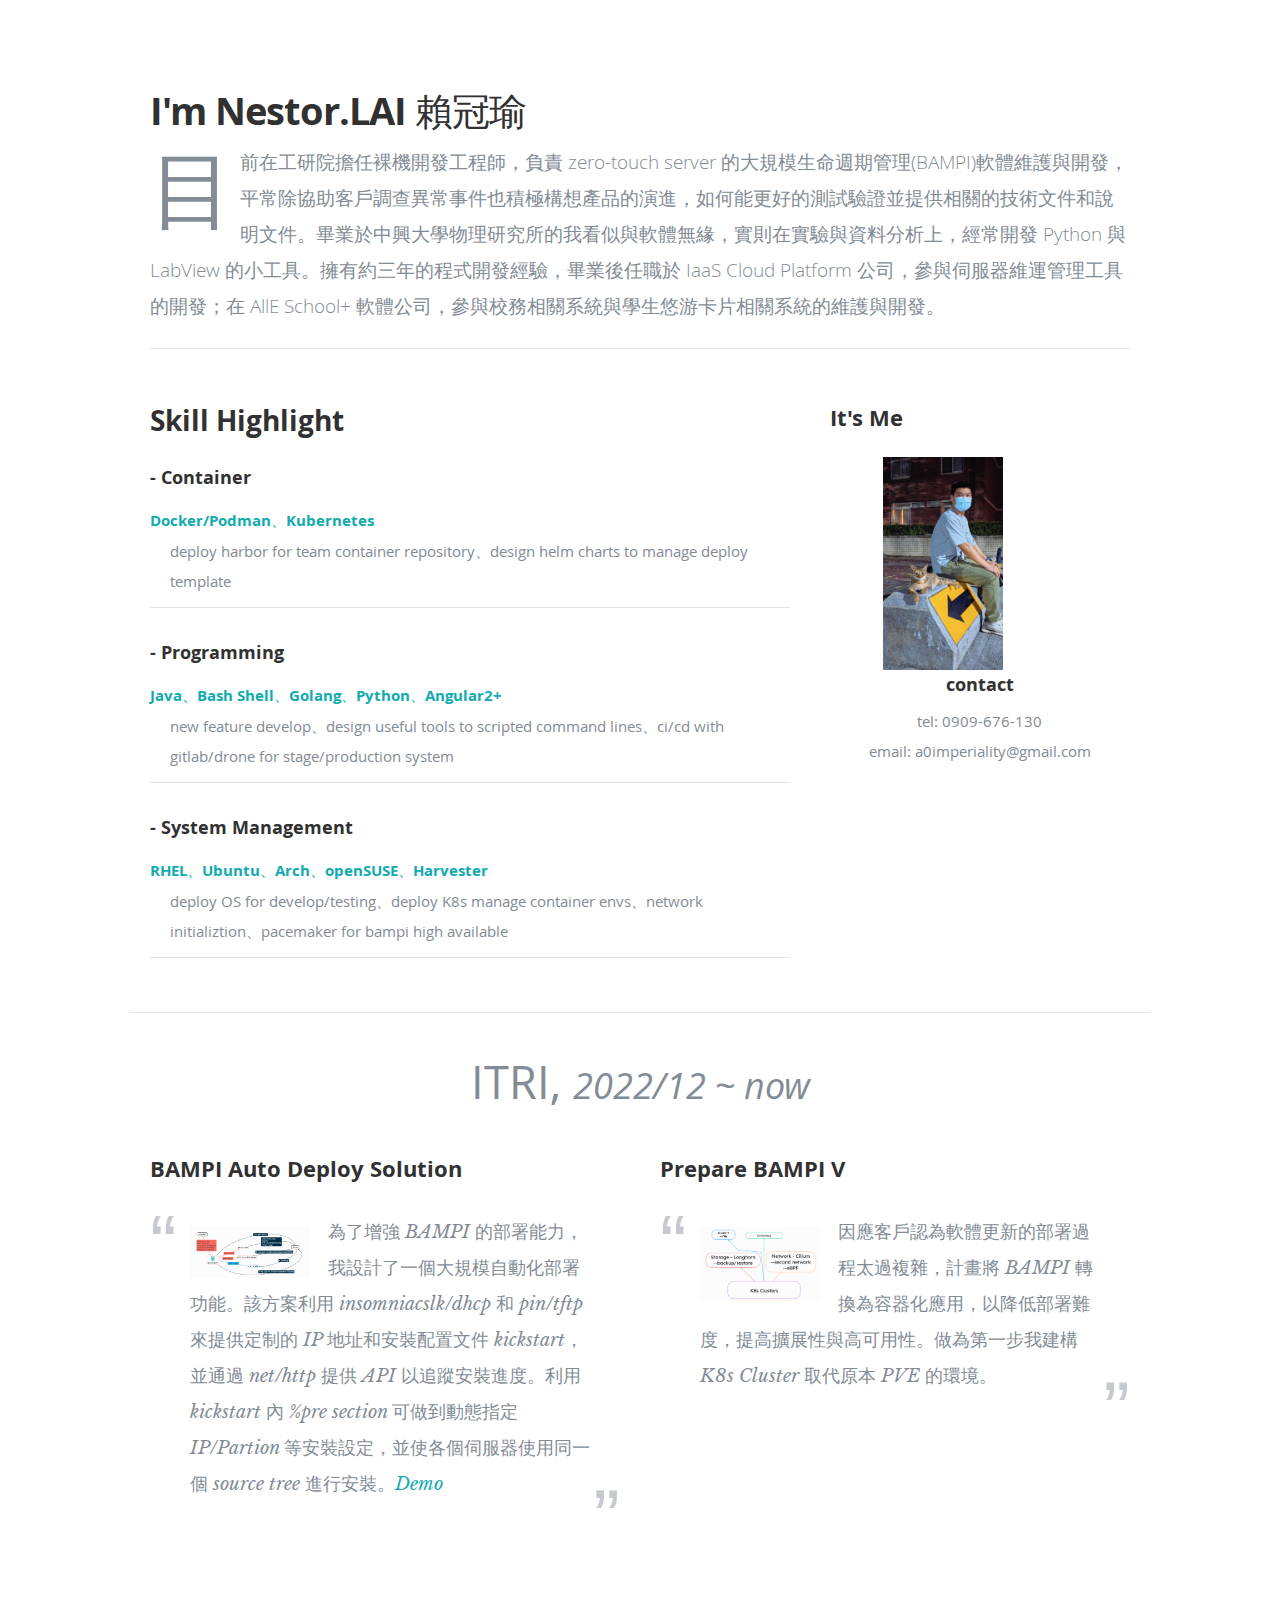
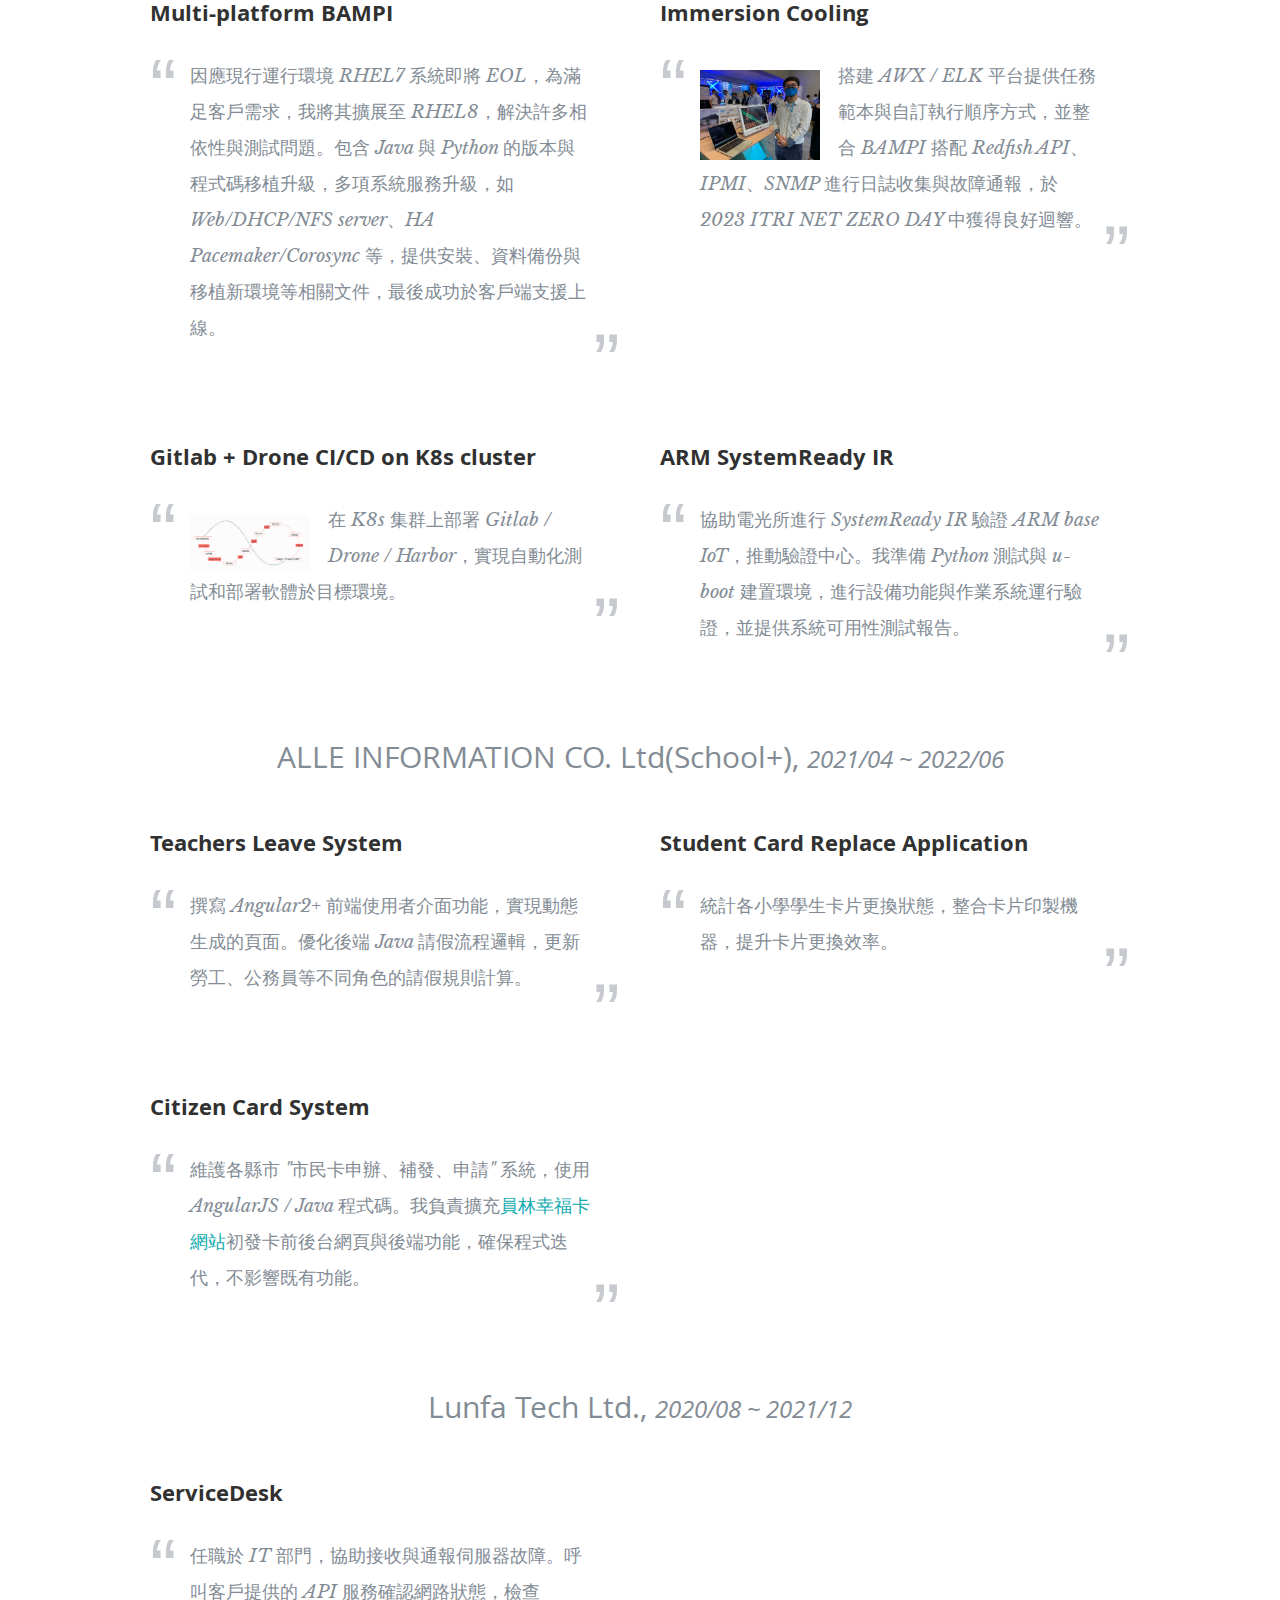
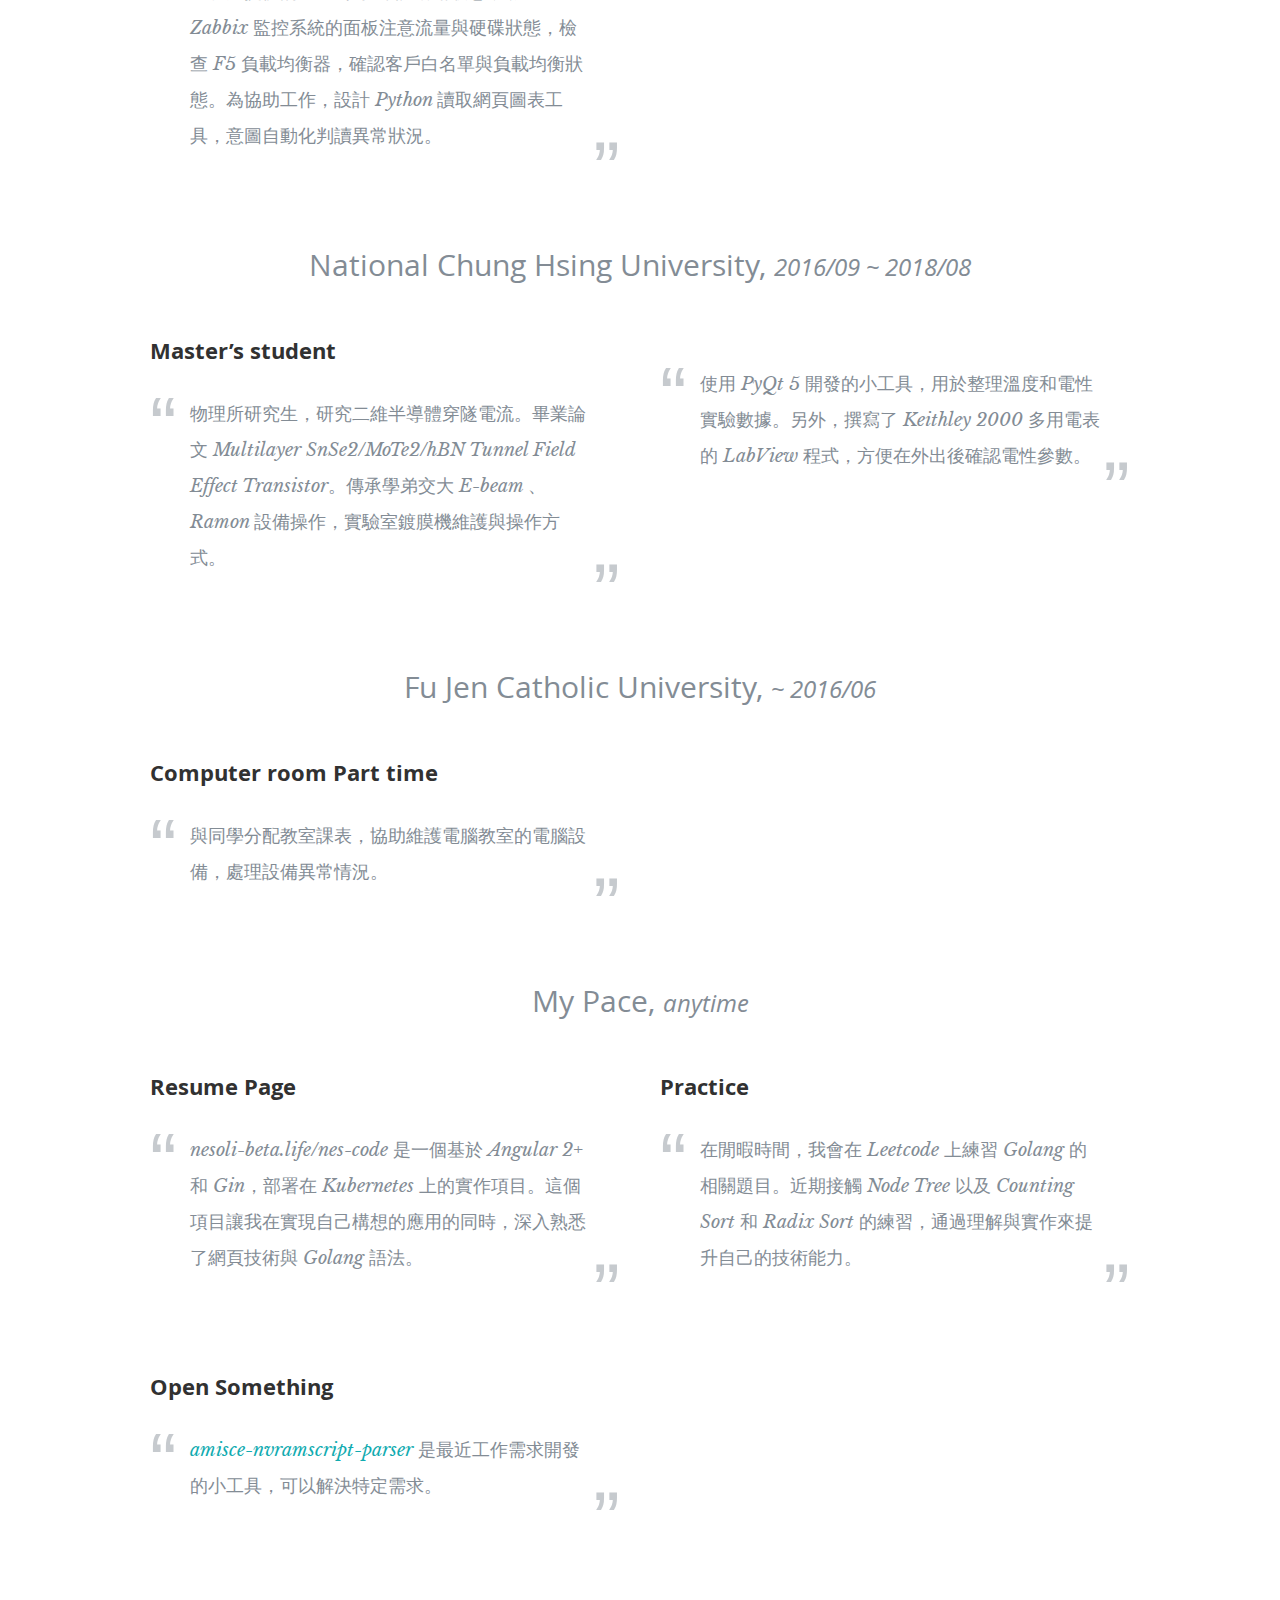
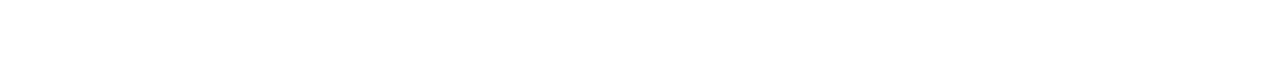
==== commit a6c5952c: "update resume" ====
--- a/nes-code/index.html
+++ b/nes-code/index.html
@@ -9,5 +9,5 @@
 <style>@font-face{font-family:opensans-regular;src:url(OpenSans-Regular-webfont.f40083396371aedd.eot);src:url(OpenSans-Regular-webfont.f40083396371aedd.eot?#iefix) format("embedded-opentype"),url(OpenSans-Regular-webfont.53781e348b95c251.woff) format("woff"),url(OpenSans-Regular-webfont.e8d0e13604ef3152.ttf) format("truetype"),url(OpenSans-Regular-webfont.8469ec6a08975edc.svg#open_sansregular) format("svg");font-weight:400;font-style:normal}@media screen and (-webkit-min-device-pixel-ratio:0){}:root{font-family:-apple-system,BlinkMacSystemFont,Segoe UI,Roboto,Helvetica,Arial,sans-serif,"Apple Color Emoji","Segoe UI Emoji",Segoe UI Symbol;--font-family:-apple-system, BlinkMacSystemFont, "Segoe UI", Roboto, Helvetica, Arial, sans-serif, "Apple Color Emoji", "Segoe UI Emoji", "Segoe UI Symbol";--surface-a:#ffffff;--surface-b:#efefef;--surface-c:#e9ecef;--surface-d:#dee2e6;--surface-e:#ffffff;--surface-f:#ffffff;--text-color:#212529;--text-color-secondary:#6c757d;--primary-color:#007bff;--primary-color-text:#ffffff;--surface-0:#ffffff;--surface-50:#f9fafb;--surface-100:#f8f9fa;--surface-200:#e9ecef;--surface-300:#dee2e6;--surface-400:#ced4da;--surface-500:#adb5bd;--surface-600:#6c757d;--surface-700:#495057;--surface-800:#343a40;--surface-900:#212529;--gray-50:#f9fafb;--gray-100:#f8f9fa;--gray-200:#e9ecef;--gray-300:#dee2e6;--gray-400:#ced4da;--gray-500:#adb5bd;--gray-600:#6c757d;--gray-700:#495057;--gray-800:#343a40;--gray-900:#212529;--content-padding:1.25rem;--inline-spacing:.5rem;--border-radius:4px;--surface-ground:#efefef;--surface-section:#ffffff;--surface-card:#ffffff;--surface-overlay:#ffffff;--surface-border:#dee2e6;--surface-hover:#e9ecef;--maskbg:rgba(0, 0, 0, .4);--highlight-bg:#007bff;--highlight-text-color:#ffffff;--focus-ring:0 0 0 .2rem rgba(38, 143, 255, .5);color-scheme:light}:root{--blue-50:#f3f8ff;--blue-100:#c5dcff;--blue-200:#97c1fe;--blue-300:#69a5fe;--blue-400:#3b8afd;--blue-500:#0d6efd;--blue-600:#0b5ed7;--blue-700:#094db1;--blue-800:#073d8b;--blue-900:#052c65;--green-50:#f4f9f6;--green-100:#c8e2d6;--green-200:#9ccbb5;--green-300:#70b595;--green-400:#459e74;--green-500:#198754;--green-600:#157347;--green-700:#125f3b;--green-800:#0e4a2e;--green-900:#0a3622;--yellow-50:#fffcf3;--yellow-100:#fff0c3;--yellow-200:#ffe494;--yellow-300:#ffd965;--yellow-400:#ffcd36;--yellow-500:#ffc107;--yellow-600:#d9a406;--yellow-700:#b38705;--yellow-800:#8c6a04;--yellow-900:#664d03;--cyan-50:#f3fcfe;--cyan-100:#c5f2fb;--cyan-200:#97e8f9;--cyan-300:#69def6;--cyan-400:#3bd4f3;--cyan-500:#0dcaf0;--cyan-600:#0baccc;--cyan-700:#098da8;--cyan-800:#076f84;--cyan-900:#055160;--pink-50:#fdf5f9;--pink-100:#f5cee1;--pink-200:#eda7ca;--pink-300:#e681b3;--pink-400:#de5a9b;--pink-500:#d63384;--pink-600:#b62b70;--pink-700:#96245c;--pink-800:#761c49;--pink-900:#561435;--indigo-50:#f7f3fe;--indigo-100:#dac6fc;--indigo-200:#bd98f9;--indigo-300:#a06bf7;--indigo-400:#833df4;--indigo-500:#6610f2;--indigo-600:#570ece;--indigo-700:#470ba9;--indigo-800:#380985;--indigo-900:#290661;--teal-50:#f4fcfa;--teal-100:#c9f2e6;--teal-200:#9fe8d2;--teal-300:#75debf;--teal-400:#4ad3ab;--teal-500:#20c997;--teal-600:#1bab80;--teal-700:#168d6a;--teal-800:#126f53;--teal-900:#0d503c;--orange-50:#fff9f3;--orange-100:#ffe0c7;--orange-200:#fec89a;--orange-300:#feaf6d;--orange-400:#fd9741;--orange-500:#fd7e14;--orange-600:#d76b11;--orange-700:#b1580e;--orange-800:#8b450b;--orange-900:#653208;--bluegray-50:#f8f9fb;--bluegray-100:#e0e4ea;--bluegray-200:#c7ced9;--bluegray-300:#aeb9c8;--bluegray-400:#95a3b8;--bluegray-500:#7c8ea7;--bluegray-600:#69798e;--bluegray-700:#576375;--bluegray-800:#444e5c;--bluegray-900:#323943;--purple-50:#f8f6fc;--purple-100:#dcd2f0;--purple-200:#c1aee4;--purple-300:#a68ad9;--purple-400:#8a66cd;--purple-500:#6f42c1;--purple-600:#5e38a4;--purple-700:#4e2e87;--purple-800:#3d246a;--purple-900:#2c1a4d;--red-50:#fdf5f6;--red-100:#f7cfd2;--red-200:#f0a8af;--red-300:#e9828c;--red-400:#e35b68;--red-500:#dc3545;--red-600:#bb2d3b;--red-700:#9a2530;--red-800:#791d26;--red-900:#58151c;--primary-50:#f2f8ff;--primary-100:#c2dfff;--primary-200:#91c6ff;--primary-300:#61adff;--primary-400:#3094ff;--primary-500:#007bff;--primary-600:#0069d9;--primary-700:#0056b3;--primary-800:#00448c;--primary-900:#003166}@layer primeng{*{box-sizing:border-box}}@layer primeng{}@charset "UTF-8";html,body{margin:0;padding:0;border:0;outline:0;font-size:100%;vertical-align:baseline;background:transparent}*,*:before,*:after{box-sizing:border-box}html{font-size:62.5%;-webkit-font-smoothing:antialiased}body{background:#fff;font-family:opensans-regular,sans-serif;font-weight:400;font-size:15px;line-height:30px;color:#838c95;-webkit-font-smoothing:antialiased;-webkit-text-size-adjust:100%}</style><link rel="stylesheet" href="styles.6874c2b7b4f66ee3.css" crossorigin="anonymous" media="print" onload="this.media='all'"><noscript><link rel="stylesheet" href="styles.6874c2b7b4f66ee3.css"></noscript></head>
 <body>
   <app-root></app-root>
-<script src="runtime.f1e8f1218c0f7762.js" type="module" crossorigin="anonymous"></script><script src="polyfills.badf291a63a76d8d.js" type="module" crossorigin="anonymous"></script><script src="main.1b373b9a25bc9491.js" type="module" crossorigin="anonymous"></script></body>
+<script src="runtime.f1e8f1218c0f7762.js" type="module" crossorigin="anonymous"></script><script src="polyfills.badf291a63a76d8d.js" type="module" crossorigin="anonymous"></script><script src="main.dab8ff74d26c5735.js" type="module" crossorigin="anonymous"></script></body>
 </html>
